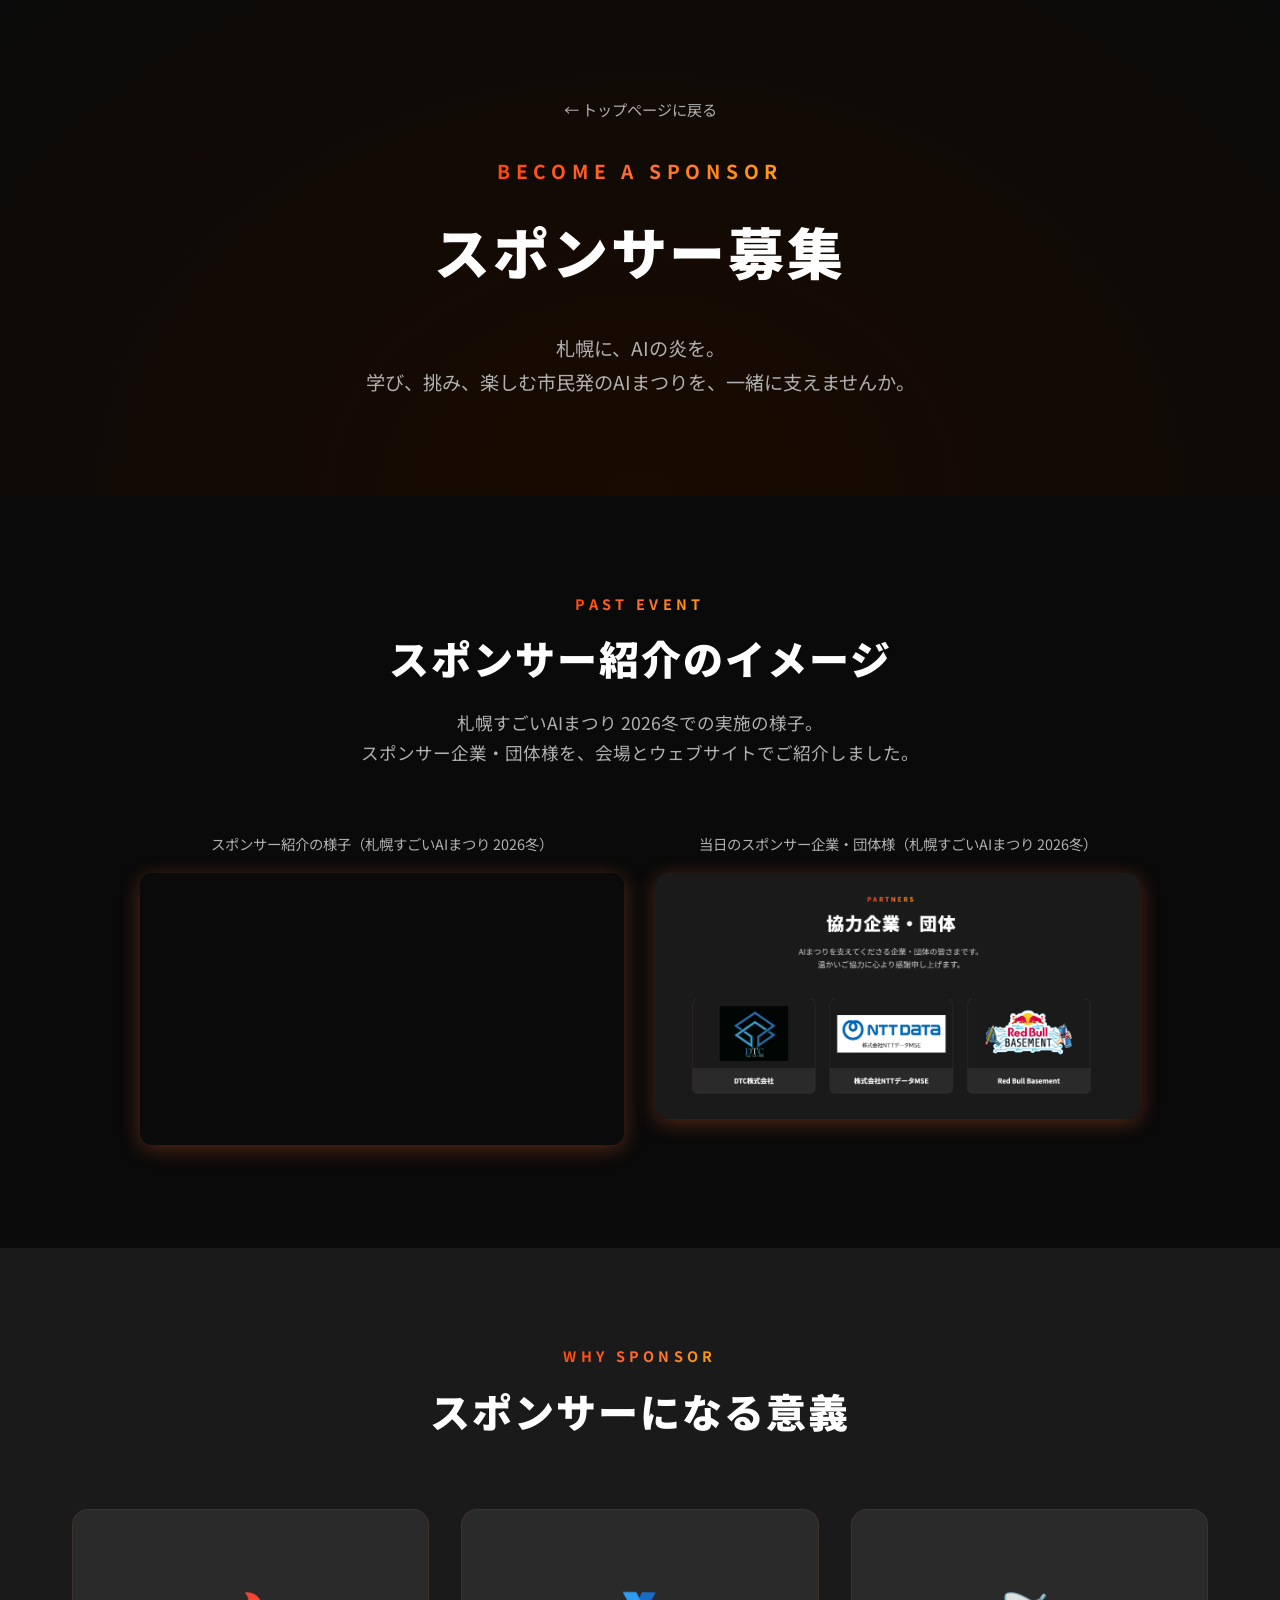
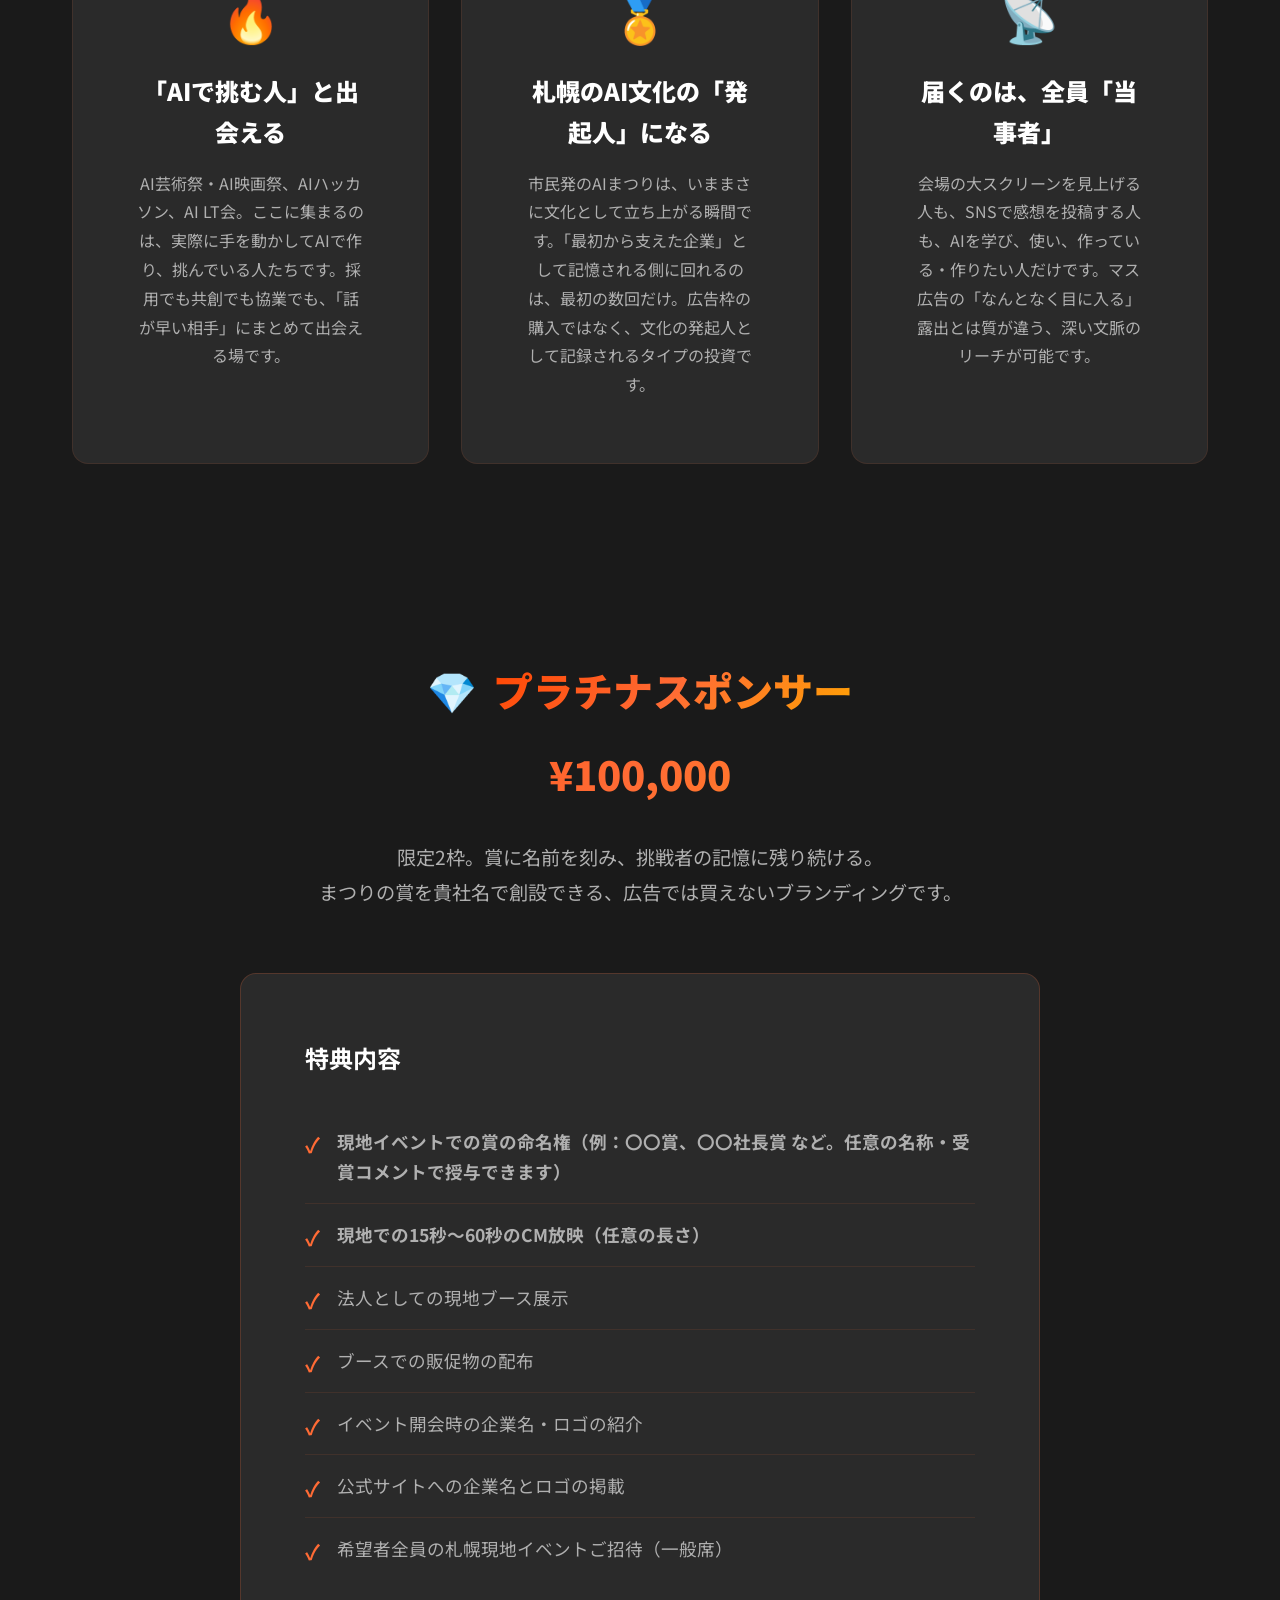
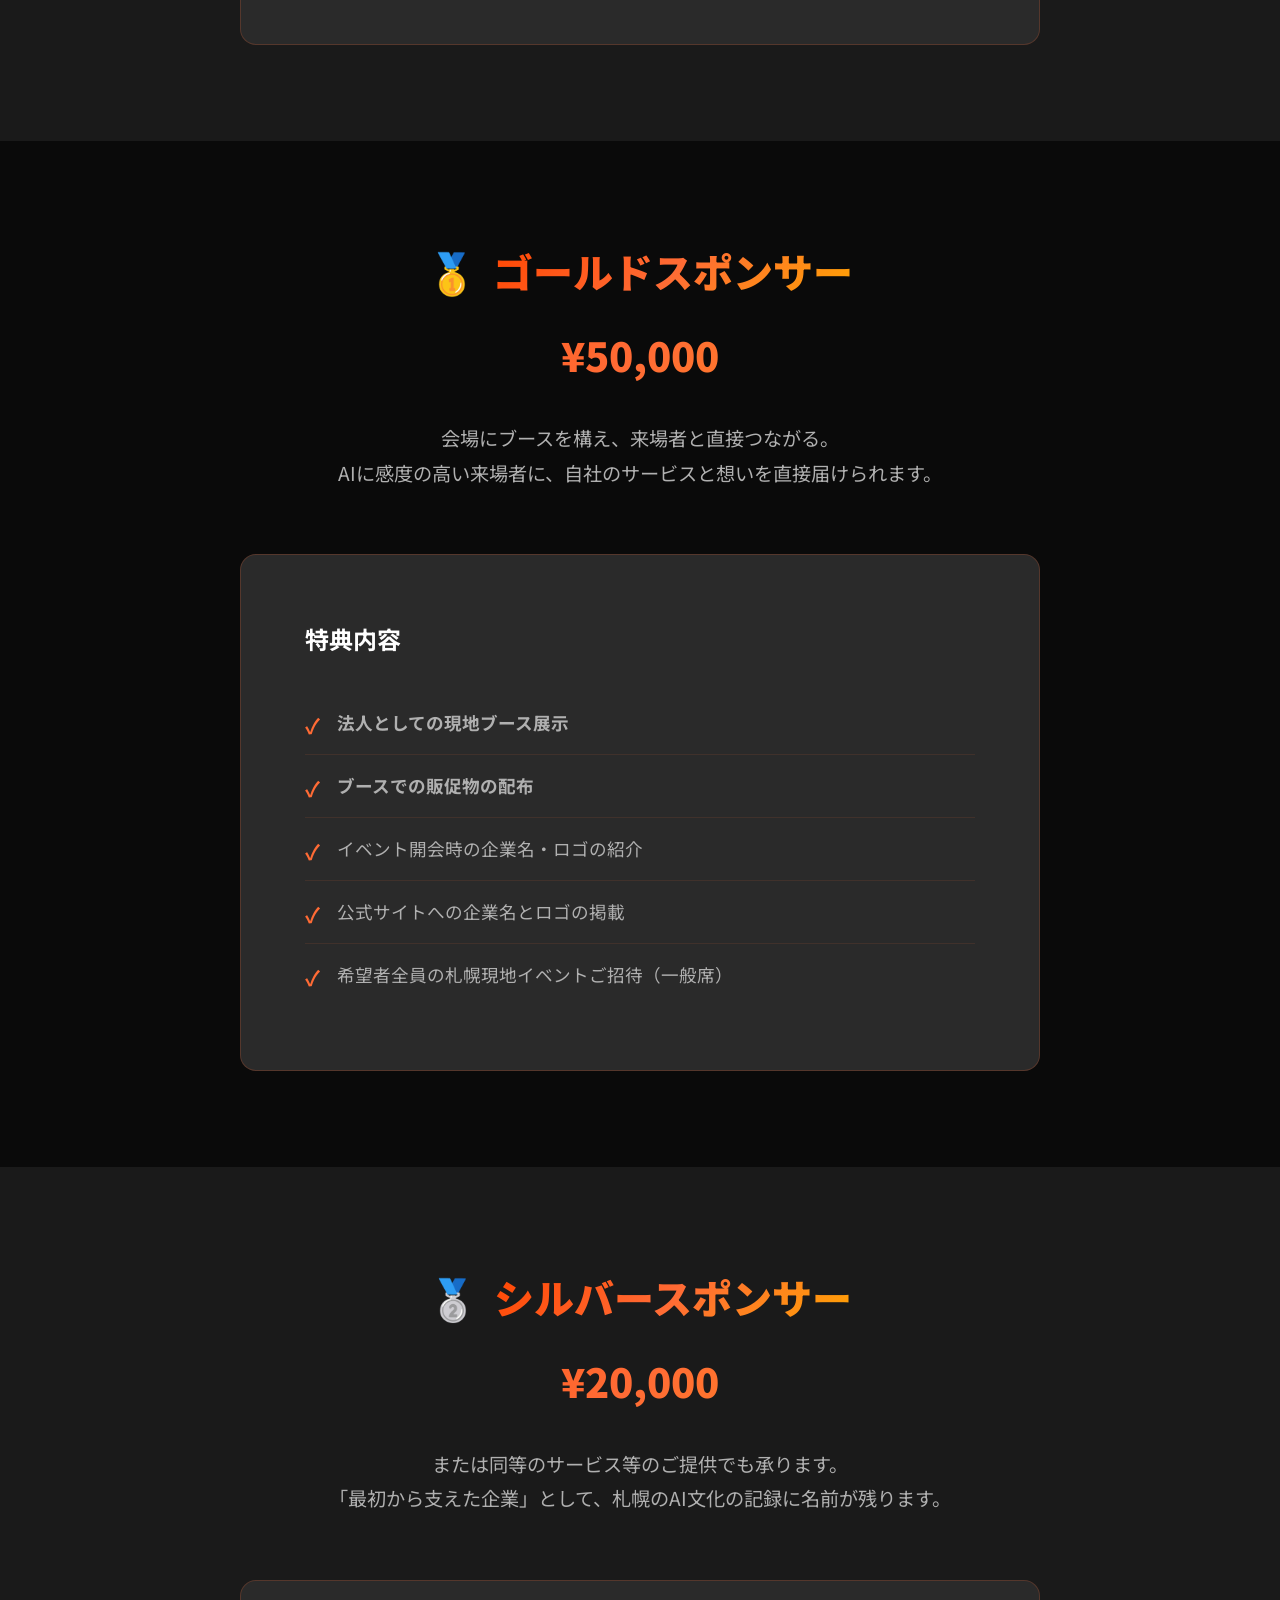
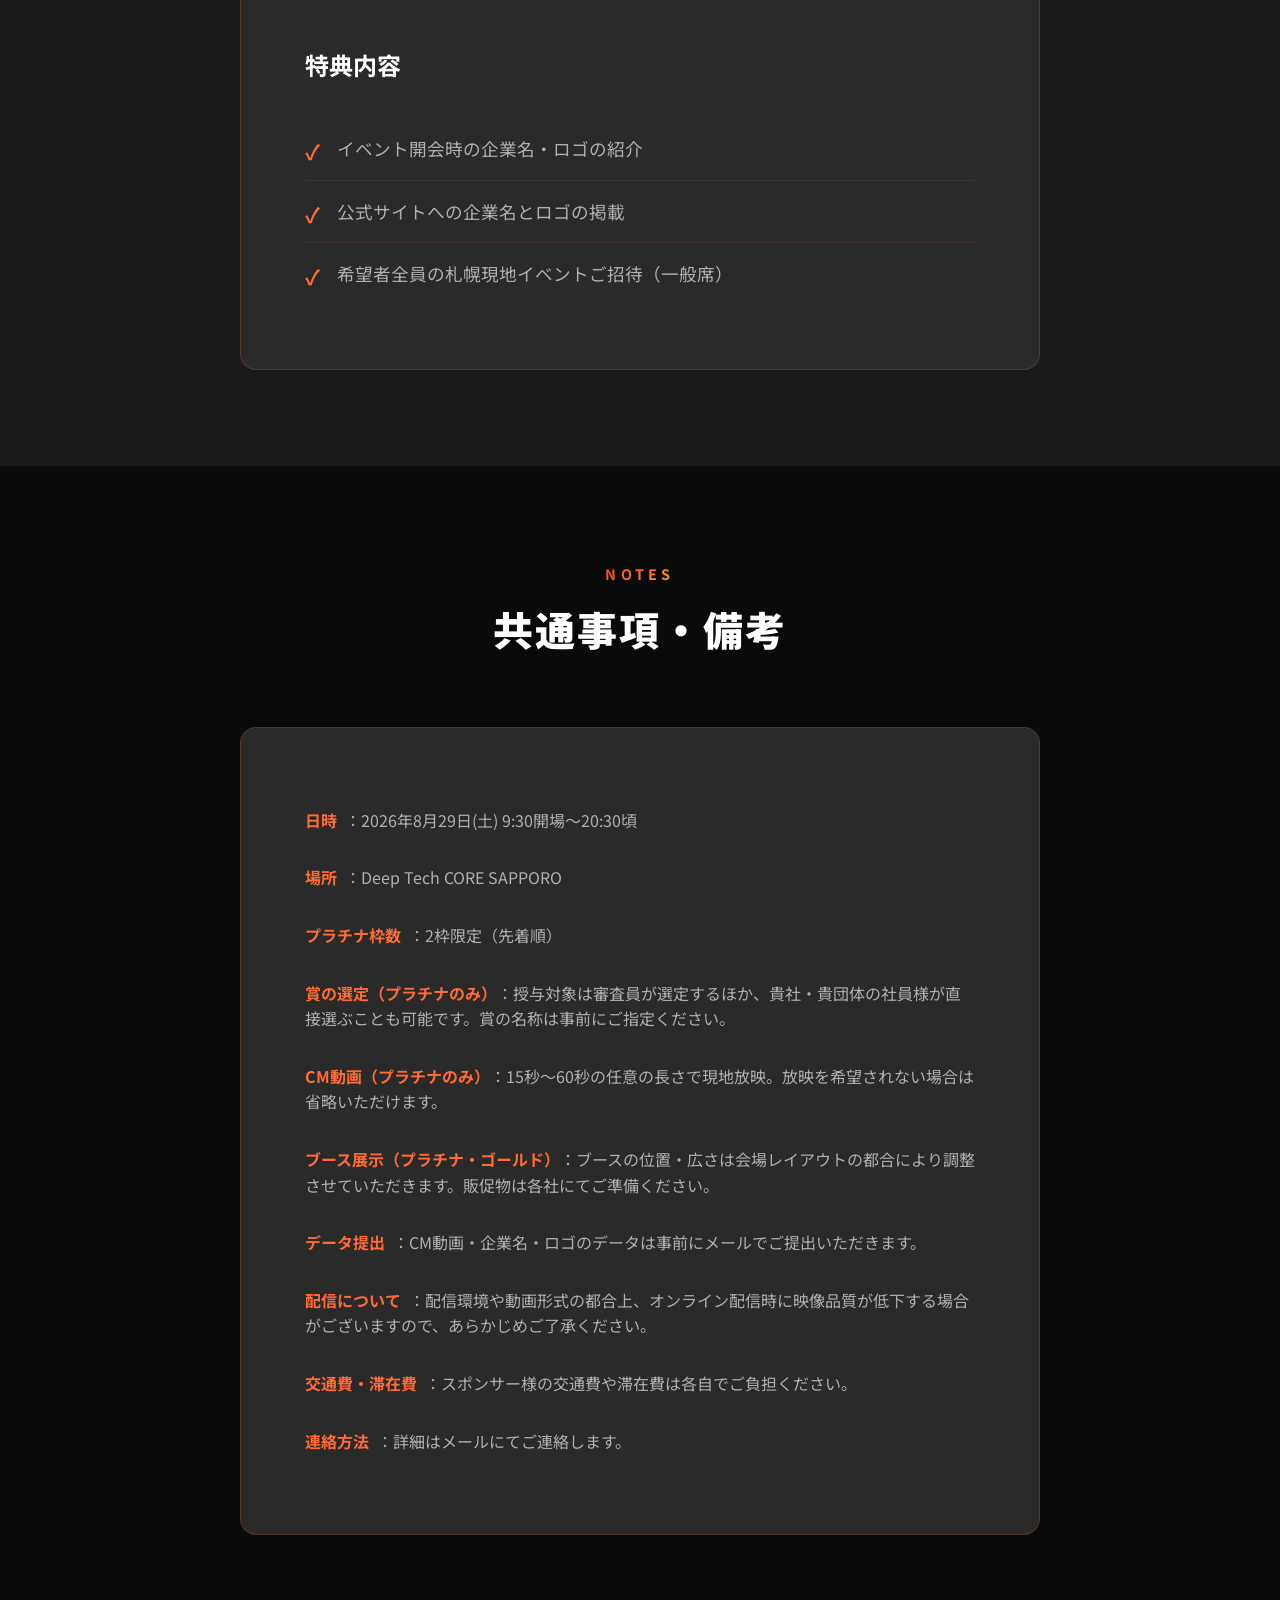
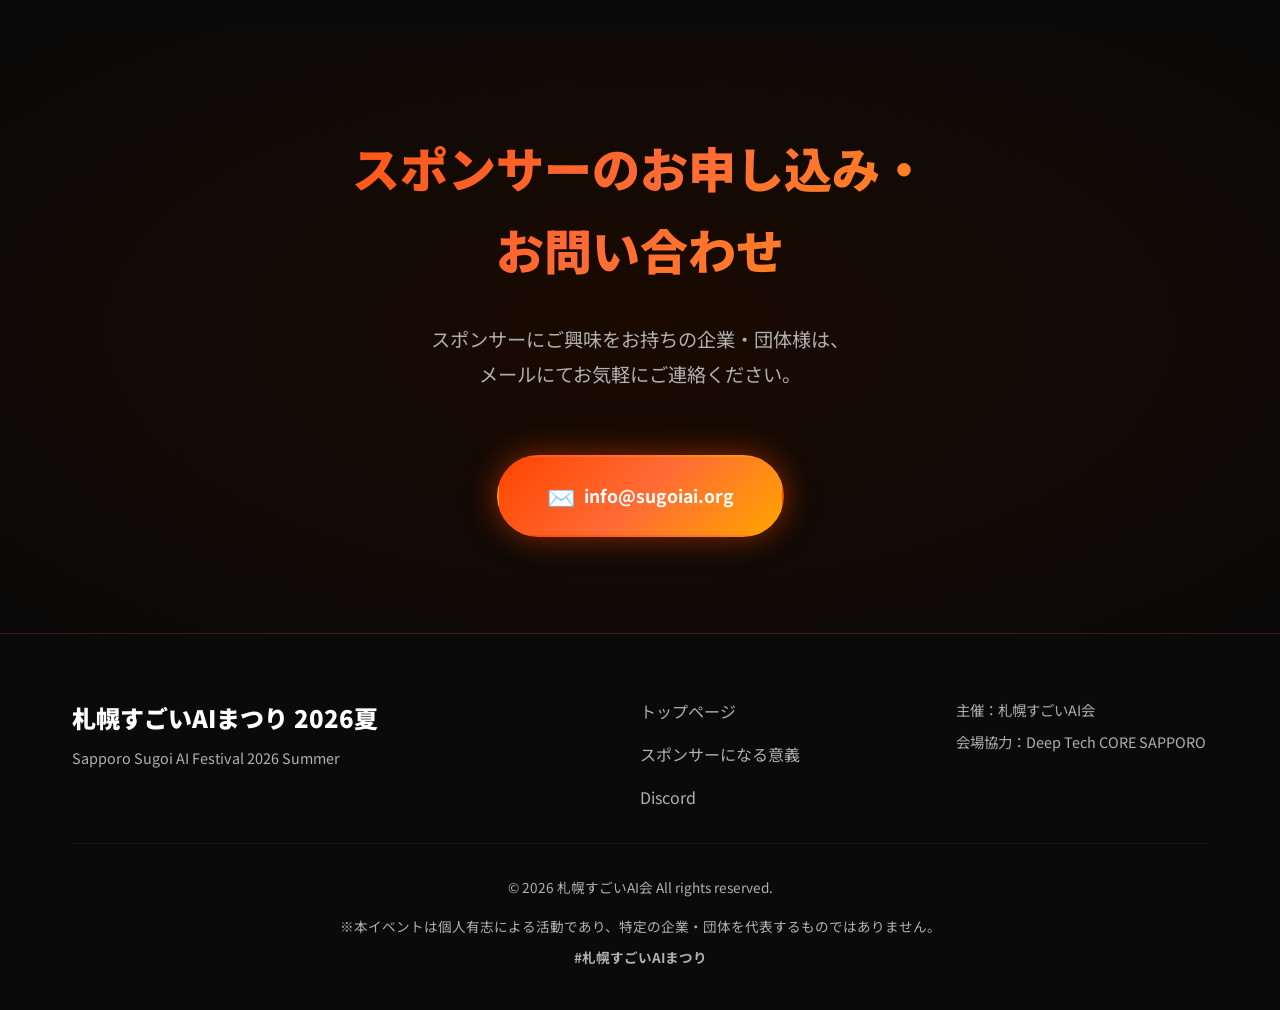
==== sponsors.html @ e684e019 "add cards, new photos" ====
<!DOCTYPE html>
<html lang="ja">
<head>
    <meta charset="UTF-8">
    <meta name="viewport" content="width=device-width, initial-scale=1.0">
    <title>スポンサー募集 | 札幌すごいAIまつり 2026夏</title>
    <meta name="description" content="札幌すごいAIまつり 2026夏のスポンサーを募集しています。一緒に札幌のAI文化を育てませんか？">
    <!-- OGP Tags -->
    <meta property="og:title" content="スポンサー募集 | 札幌すごいAIまつり 2026夏">
    <meta property="og:description" content="札幌すごいAIまつり 2026夏のスポンサーを募集しています。一緒に札幌のAI文化を育てませんか？">
    <meta property="og:type" content="website">
    <meta property="og:url" content="https://matsuri.sugoiai.org/sponsors.html">
    <meta property="og:site_name" content="札幌すごいAIまつり 2026夏">
    <meta property="og:image" content="https://matsuri.sugoiai.org/logo.png">
    <meta property="og:image:width" content="1200">
    <meta property="og:image:height" content="630">
    <meta property="og:locale" content="ja_JP">
    <!-- Twitter Card Tags -->
    <meta name="twitter:card" content="summary_large_image">
    <meta name="twitter:title" content="スポンサー募集 | 札幌すごいAIまつり 2026夏">
    <meta name="twitter:description" content="札幌すごいAIまつり 2026夏のスポンサーを募集しています。一緒に札幌のAI文化を育てませんか？">
    <meta name="twitter:image" content="https://matsuri.sugoiai.org/logo.png">
    <!-- Favicon -->
    <link rel="icon" type="image/png" href="logo.png">
    <link rel="apple-touch-icon" href="logo.png">
    <link rel="stylesheet" href="style.css">
    <link rel="preconnect" href="https://fonts.googleapis.com">
    <link rel="preconnect" href="https://fonts.gstatic.com" crossorigin>
    <link href="https://fonts.googleapis.com/css2?family=Noto+Sans+JP:wght@400;700;900&display=swap" rel="stylesheet">
</head>
<body>

    <!-- Hero Section -->
    <section class="sponsors-hero">
        <div class="container">
            <a href="index.html" class="back-link">← トップページに戻る</a>
            <h1 class="sponsors-hero-title">
                <span class="title-en-large">BECOME A SPONSOR</span>
                <span class="title-ja-large">スポンサー募集</span>
            </h1>
            <p class="sponsors-hero-description">札幌に、AIの炎を。<br>学び、挑み、楽しむ市民発のAIまつりを、一緒に支えませんか。</p>
        </div>
    </section>

    <!-- Past Event Section -->
    <section id="past-event" class="section">
        <div class="container">
            <div class="section-header">
                <h2 class="section-title">
                    <span class="title-en">PAST EVENT</span>
                    <span class="title-ja">スポンサー紹介のイメージ</span>
                </h2>
                <p class="section-description">札幌すごいAIまつり 2026冬での実施の様子。<br>スポンサー企業・団体様を、会場とウェブサイトでご紹介しました。</p>
            </div>
            <div class="sp-past-grid">
                <div class="sp-past-video">
                    <p class="sp-past-label">スポンサー紹介の様子（札幌すごいAIまつり 2026冬）</p>
                    <iframe
                        src="https://www.youtube.com/embed/KJ8rVP_wnto?start=1863"
                        title="スポンサー紹介イメージ"
                        allow="accelerometer; autoplay; clipboard-write; encrypted-media; gyroscope; picture-in-picture"
                        allowfullscreen>
                    </iframe>
                </div>
                <div class="sp-past-image-wrap">
                    <p class="sp-past-label">当日のスポンサー企業・団体様（札幌すごいAIまつり 2026冬）</p>
                    <img src="images/sponsors.png" alt="スポンサー企業・団体" class="sp-past-image">
                </div>
            </div>
        </div>
    </section>

    <!-- Why Sponsor Section -->
    <section id="why-sponsor" class="section why-sponsor">
        <div class="container">
            <div class="section-header">
                <h2 class="section-title">
                    <span class="title-en">WHY SPONSOR</span>
                    <span class="title-ja">スポンサーになる意義</span>
                </h2>
            </div>
            <div class="sponsor-benefits">
                <div class="benefit-card">
                    <div class="benefit-icon">🔥</div>
                    <h3 class="benefit-title">「AIで挑む人」と出会える</h3>
                    <p class="benefit-description">AI芸術祭・AI映画祭、AIハッカソン、AI LT会。ここに集まるのは、実際に手を動かしてAIで作り、挑んでいる人たちです。採用でも共創でも協業でも、「話が早い相手」にまとめて出会える場です。</p>
                </div>
                <div class="benefit-card">
                    <div class="benefit-icon">🏅</div>
                    <h3 class="benefit-title">札幌のAI文化の「発起人」になる</h3>
                    <p class="benefit-description">市民発のAIまつりは、いままさに文化として立ち上がる瞬間です。「最初から支えた企業」として記憶される側に回れるのは、最初の数回だけ。広告枠の購入ではなく、文化の発起人として記録されるタイプの投資です。</p>
                </div>
                <div class="benefit-card">
                    <div class="benefit-icon">📡</div>
                    <h3 class="benefit-title">届くのは、全員「当事者」</h3>
                    <p class="benefit-description">会場の大スクリーンを見上げる人も、SNSで感想を投稿する人も、AIを学び、使い、作っている・作りたい人だけです。マス広告の「なんとなく目に入る」露出とは質が違う、深い文脈のリーチが可能です。</p>
                </div>
            </div>
        </div>
    </section>

    <!-- Platinum Sponsor Section -->
    <section id="platinum-sponsor" class="section sponsor-plan">
        <div class="container">
            <div class="plan-header">
                <h2 class="tier-title">
                    <span class="tier-icon">💎</span>
                    <span class="tier-name">プラチナスポンサー</span>
                </h2>
                <p class="plan-price">¥100,000</p>
                <p class="plan-description">限定2枠。賞に名前を刻み、挑戦者の記憶に残り続ける。<br>まつりの賞を貴社名で創設できる、広告では買えないブランディングです。</p>
            </div>
            <div class="plan-content">
                <h3 class="plan-benefits-title">特典内容</h3>
                <ul class="plan-benefits-list">
                    <li><strong>現地イベントでの賞の命名権（例：〇〇賞、〇〇社長賞 など。任意の名称・受賞コメントで授与できます）</strong></li>
                    <li><strong>現地での15秒〜60秒のCM放映（任意の長さ）</strong></li>
                    <li>法人としての現地ブース展示</li>
                    <li>ブースでの販促物の配布</li>
                    <li>イベント開会時の企業名・ロゴの紹介</li>
                    <li>公式サイトへの企業名とロゴの掲載</li>
                    <li>希望者全員の札幌現地イベントご招待（一般席）</li>
                </ul>
            </div>
        </div>
    </section>

    <!-- Gold Sponsor Section -->
    <section id="gold-sponsor" class="section sponsor-plan">
        <div class="container">
            <div class="plan-header">
                <h2 class="tier-title">
                    <span class="tier-icon">🥇</span>
                    <span class="tier-name">ゴールドスポンサー</span>
                </h2>
                <p class="plan-price">¥50,000</p>
                <p class="plan-description">会場にブースを構え、来場者と直接つながる。<br>AIに感度の高い来場者に、自社のサービスと想いを直接届けられます。</p>
            </div>
            <div class="plan-content">
                <h3 class="plan-benefits-title">特典内容</h3>
                <ul class="plan-benefits-list">
                    <li><strong>法人としての現地ブース展示</strong></li>
                    <li><strong>ブースでの販促物の配布</strong></li>
                    <li>イベント開会時の企業名・ロゴの紹介</li>
                    <li>公式サイトへの企業名とロゴの掲載</li>
                    <li>希望者全員の札幌現地イベントご招待（一般席）</li>
                </ul>
            </div>
        </div>
    </section>

    <!-- Silver Sponsor Section -->
    <section id="silver-sponsor" class="section sponsor-plan">
        <div class="container">
            <div class="plan-header">
                <h2 class="tier-title">
                    <span class="tier-icon">🥈</span>
                    <span class="tier-name">シルバースポンサー</span>
                </h2>
                <p class="plan-price">¥20,000</p>
                <p class="plan-description">または同等のサービス等のご提供でも承ります。<br>「最初から支えた企業」として、札幌のAI文化の記録に名前が残ります。</p>
            </div>
            <div class="plan-content">
                <h3 class="plan-benefits-title">特典内容</h3>
                <ul class="plan-benefits-list">
                    <li>イベント開会時の企業名・ロゴの紹介</li>
                    <li>公式サイトへの企業名とロゴの掲載</li>
                    <li>希望者全員の札幌現地イベントご招待（一般席）</li>
                </ul>
            </div>
        </div>
    </section>

    <!-- Notes Section -->
    <section id="notes" class="section sponsor-plan">
        <div class="container">
            <div class="section-header">
                <h2 class="section-title">
                    <span class="title-en">NOTES</span>
                    <span class="title-ja">共通事項・備考</span>
                </h2>
            </div>
            <div class="plan-content">
                <ul class="plan-notes-list">
                    <li><strong>日時</strong>：2026年8月29日(土) 9:30開場〜20:30頃</li>
                    <li><strong>場所</strong>：Deep Tech CORE SAPPORO</li>
                    <li><strong>プラチナ枠数</strong>：2枠限定（先着順）</li>
                    <li><strong>賞の選定（プラチナのみ）</strong>：授与対象は審査員が選定するほか、貴社・貴団体の社員様が直接選ぶことも可能です。賞の名称は事前にご指定ください。</li>
                    <li><strong>CM動画（プラチナのみ）</strong>：15秒〜60秒の任意の長さで現地放映。放映を希望されない場合は省略いただけます。</li>
                    <li><strong>ブース展示（プラチナ・ゴールド）</strong>：ブースの位置・広さは会場レイアウトの都合により調整させていただきます。販促物は各社にてご準備ください。</li>
                    <li><strong>データ提出</strong>：CM動画・企業名・ロゴのデータは事前にメールでご提出いただきます。</li>
                    <li><strong>配信について</strong>：配信環境や動画形式の都合上、オンライン配信時に映像品質が低下する場合がございますので、あらかじめご了承ください。</li>
                    <li><strong>交通費・滞在費</strong>：スポンサー様の交通費や滞在費は各自でご負担ください。</li>
                    <li><strong>連絡方法</strong>：詳細はメールにてご連絡します。</li>
                </ul>
            </div>
        </div>
    </section>

    <!-- Contact Section -->
    <section id="contact" class="section sponsor-contact">
        <div class="container">
            <div class="cta-content">
                <h2 class="cta-title">スポンサーのお申し込み・<br>お問い合わせ</h2>
                <p class="cta-description">
                    スポンサーにご興味をお持ちの企業・団体様は、<br>
                    メールにてお気軽にご連絡ください。
                </p>
                <div class="cta-buttons">
                    <a href="mailto:info@sugoiai.org" class="btn btn-primary btn-large">
                        <span class="btn-icon">✉️</span>
                        <span class="btn-text">info@sugoiai.org</span>
                    </a>
                </div>
            </div>
        </div>
    </section>

    <!-- Footer -->
    <footer class="footer">
        <div class="container">
            <div class="footer-content">
                <div class="footer-logo">
                    <h3>札幌すごいAIまつり 2026夏</h3>
                    <p>Sapporo Sugoi AI Festival 2026 Summer</p>
                </div>
                <div class="footer-links">
                    <a href="index.html">トップページ</a>
                    <a href="#why-sponsor">スポンサーになる意義</a>
                    <a href="https://discord.gg/Ve2tQeN7cw" target="_blank" rel="noopener noreferrer">Discord</a>
                </div>
                <div class="footer-info">
                    <p>主催：札幌すごいAI会</p>
                    <p>会場協力：Deep Tech CORE SAPPORO</p>
                </div>
            </div>
            <div class="footer-bottom">
                <p>&copy; 2026 札幌すごいAI会 All rights reserved.</p>
                <p class="footer-disclaimer">※本イベントは個人有志による活動であり、特定の企業・団体を代表するものではありません。</p>
                <p class="footer-hashtag">#札幌すごいAIまつり</p>
            </div>
        </div>
    </footer>

    <script src="script.js"></script>
</body>
</html>
---- style.css ----
/* Reset & Base Styles */
* {
    margin: 0;
    padding: 0;
    box-sizing: border-box;
}

:root {
    /* Color Palette - Flame Theme */
    --flame-red: #FF4500;
    --flame-orange: #FF6B35;
    --flame-yellow: #FFA500;
    --flame-bright: #FFD700;
    --dark-bg: #0a0a0a;
    --dark-surface: #1a1a1a;
    --dark-elevated: #2a2a2a;
    --text-primary: #ffffff;
    --text-secondary: #b0b0b0;
    --accent-gradient: linear-gradient(135deg, var(--flame-red), var(--flame-orange), var(--flame-yellow));
    --flame-glow: 0 0 30px rgba(255, 69, 0, 0.5);

    /* Typography */
    --font-primary: 'Noto Sans JP', sans-serif;

    /* Spacing */
    --spacing-xs: 0.5rem;
    --spacing-sm: 1rem;
    --spacing-md: 2rem;
    --spacing-lg: 4rem;
    --spacing-xl: 6rem;

    /* Container */
    --container-max: 1200px;
    --container-padding: 2rem;
}

html {
    scroll-behavior: smooth;
}

body {
    font-family: var(--font-primary);
    background-color: var(--dark-bg);
    color: var(--text-primary);
    line-height: 1.7;
    overflow-x: hidden;
}

.container {
    max-width: var(--container-max);
    margin: 0 auto;
    padding: 0 var(--container-padding);
}

/* Section Styles */
.section {
    padding: var(--spacing-xl) 0;
    position: relative;
}

.section-header {
    text-align: center;
    margin-bottom: var(--spacing-lg);
}

.section-title {
    display: flex;
    flex-direction: column;
    align-items: center;
    gap: var(--spacing-xs);
}

.title-en {
    font-size: 0.9rem;
    font-weight: 700;
    letter-spacing: 0.3em;
    background: var(--accent-gradient);
    -webkit-background-clip: text;
    -webkit-text-fill-color: transparent;
    background-clip: text;
    text-transform: uppercase;
}

.title-ja {
    font-size: 2.5rem;
    font-weight: 900;
    letter-spacing: 0.05em;
}

.section-description {
    color: var(--text-secondary);
    margin-top: var(--spacing-sm);
    font-size: 1.1rem;
}

/* Hero Section */
.hero {
    min-height: 100vh;
    display: flex;
    flex-direction: column;
    justify-content: center;
    align-items: center;
    position: relative;
    overflow: hidden;
    background: radial-gradient(ellipse at bottom, #1a0a00 0%, var(--dark-bg) 100%);
}

.hero-background {
    position: absolute;
    top: 0;
    left: 0;
    width: 100%;
    height: 100%;
    overflow: hidden;
    z-index: 0;
}

.flame-particle {
    position: absolute;
    bottom: -100px;
    width: 300px;
    height: 300px;
    background: radial-gradient(circle, rgba(255, 69, 0, 0.3) 0%, transparent 70%);
    border-radius: 50%;
    filter: blur(40px);
    animation: flameRise 15s infinite ease-in-out;
}

.flame-particle:nth-child(1) {
    left: 10%;
    animation-delay: 0s;
}

.flame-particle:nth-child(2) {
    left: 50%;
    animation-delay: 5s;
}

.flame-particle:nth-child(3) {
    left: 80%;
    animation-delay: 10s;
}

@keyframes flameRise {
    0% {
        transform: translateY(0) scale(1);
        opacity: 0;
    }
    50% {
        opacity: 0.6;
    }
    100% {
        transform: translateY(-100vh) scale(1.5);
        opacity: 0;
    }
}

.hero-content {
    position: relative;
    z-index: 1;
    text-align: center;
}

.hero-date {
    font-size: 1.2rem;
    font-weight: 700;
    letter-spacing: 0.3em;
    background: var(--accent-gradient);
    -webkit-background-clip: text;
    -webkit-text-fill-color: transparent;
    background-clip: text;
    margin-bottom: var(--spacing-md);
    animation: fadeInDown 1s ease-out;
}

.hero-title {
    margin-bottom: var(--spacing-md);
    animation: fadeInUp 1s ease-out 0.3s both;
}

.title-main {
    display: block;
    font-size: clamp(2.5rem, 8vw, 5rem);
    font-weight: 900;
    letter-spacing: 0.05em;
    margin-bottom: var(--spacing-sm);
    text-shadow: 0 0 30px rgba(255, 69, 0, 0.5);
}

.title-sub {
    display: block;
    font-size: clamp(0.9rem, 2vw, 1.2rem);
    font-weight: 400;
    letter-spacing: 0.2em;
    color: var(--text-secondary);
}

.hero-tagline {
    font-size: clamp(1.2rem, 3vw, 1.8rem);
    line-height: 1.8;
    margin-bottom: var(--spacing-lg);
    animation: fadeInUp 1s ease-out 0.6s both;
}

.hero-info-badge {
    display: flex;
    justify-content: center;
    gap: 1.5rem;
    margin-bottom: 1.5rem;
    animation: fadeInUp 1s ease-out 0.85s both;
}

.hero-info-badge span {
    font-size: 1.2rem;
    font-weight: 900;
    color: var(--flame-bright);
    text-shadow: 0 0 10px rgba(255, 215, 0, 0.5);
    letter-spacing: 0.05em;
}

.hero-cta {
    animation: fadeInUp 1s ease-out 0.9s both;
}

.scroll-indicator {
    position: absolute;
    bottom: 3rem;
    left: 50%;
    transform: translateX(-50%);
    display: flex;
    flex-direction: column;
    align-items: center;
    gap: 1rem;
    color: var(--text-secondary);
    font-size: 0.8rem;
    letter-spacing: 0.2em;
    animation: fadeIn 1s ease-out 1.2s both;
}

.scroll-line {
    width: 1px;
    height: 40px;
    background: linear-gradient(to bottom, var(--flame-orange), transparent);
    animation: scrollLineMove 2s infinite;
}

@keyframes scrollLineMove {
    0%, 100% {
        transform: translateY(0);
        opacity: 1;
    }
    50% {
        transform: translateY(20px);
        opacity: 0;
    }
}

/* Buttons */
.btn {
    display: inline-flex;
    align-items: center;
    gap: var(--spacing-xs);
    padding: 1rem 2.5rem;
    font-size: 1rem;
    font-weight: 700;
    text-decoration: none;
    border-radius: 50px;
    transition: all 0.3s ease;
    position: relative;
    overflow: hidden;
    border: 2px solid transparent;
}

.btn-primary {
    background: var(--accent-gradient);
    color: var(--text-primary);
    box-shadow: var(--flame-glow);
}

.btn-primary:hover {
    transform: translateY(-3px);
    box-shadow: 0 0 50px rgba(255, 69, 0, 0.8);
}

.btn-secondary {
    background: transparent;
    color: var(--text-primary);
    border: 2px solid var(--flame-orange);
}

.btn-secondary:hover {
    background: var(--dark-elevated);
    border-color: var(--flame-yellow);
    transform: translateY(-3px);
}

.btn-large {
    padding: 1.2rem 3rem;
    font-size: 1.1rem;
}

.btn-icon {
    font-size: 1.3em;
}

/* Overview Section */
.overview {
    background: var(--dark-surface);
    position: relative;
    overflow: hidden;
}

.flame-canvas {
    position: absolute;
    top: 0;
    left: 0;
    width: 100%;
    height: 100%;
    z-index: 0;
    pointer-events: none;
    opacity: 0.6;
}

.overview .container {
    position: relative;
    z-index: 1;
}

.overview-content {
    margin-top: var(--spacing-lg);
}

.overview-main {
    display: grid;
    grid-template-columns: 1fr 1fr;
    gap: var(--spacing-lg);
    align-items: center;
}

.venue-image {
    width: 100%;
    height: auto;
    border-radius: 12px;
    object-fit: cover;
    box-shadow: 0 4px 20px rgba(255, 107, 53, 0.3);
}

.overview-subtitle {
    font-size: 2rem;
    font-weight: 900;
    margin-bottom: var(--spacing-md);
    background: var(--accent-gradient);
    -webkit-background-clip: text;
    -webkit-text-fill-color: transparent;
    background-clip: text;
}

.overview-text p {
    margin-bottom: var(--spacing-sm);
    color: var(--text-secondary);
    font-size: 1.05rem;
}

.overview-text strong {
    color: var(--text-primary);
    font-weight: 700;
}

.event-info {
    margin-top: var(--spacing-md);
    padding: var(--spacing-md);
    background: var(--dark-elevated);
    border-left: 4px solid var(--flame-orange);
    border-radius: 8px;
}

.info-item {
    display: grid;
    grid-template-columns: 120px 1fr;
    gap: var(--spacing-sm);
    margin-bottom: var(--spacing-sm);
}

.info-item:last-child {
    margin-bottom: 0;
}

.youtube-btn {
    display: inline-block;
    margin-top: var(--spacing-md);
    padding: 0.75rem 1.5rem;
    background: #FF0000;
    color: #fff;
    font-weight: 700;
    font-size: 1rem;
    border-radius: 8px;
    text-decoration: none;
    transition: background 0.3s, transform 0.2s;
}

.youtube-btn:hover {
    background: #cc0000;
    transform: scale(1.05);
}

.info-label {
    font-weight: 700;
    color: var(--flame-orange);
}

.info-value {
    color: var(--text-primary);
}

.event-schedule-table {
    width: 100%;
    border-collapse: collapse;
}

.event-schedule-table td {
    padding: 0.5rem 0.75rem;
    vertical-align: top;
}

.event-schedule-table td:first-child {
    white-space: nowrap;
    font-weight: 700;
    color: var(--flame-orange);
    padding-left: 0;
}

.event-schedule-table td:nth-child(2) {
    font-weight: 700;
}

.event-schedule-table .broadcast-time {
    font-weight: 400;
    font-size: 0.85rem;
    color: var(--text-secondary);
}

/* Image Placeholder */
.image-placeholder {
    position: relative;
    width: 100%;
    padding-bottom: 75%;
    background: var(--dark-elevated);
    border-radius: 12px;
    overflow: hidden;
    border: 2px dashed var(--flame-orange);
    display: flex;
    align-items: center;
    justify-content: center;
}

.placeholder-text {
    position: absolute;
    top: 50%;
    left: 50%;
    transform: translate(-50%, -50%);
    color: var(--text-secondary);
    font-size: 1rem;
    text-align: center;
    padding: var(--spacing-sm);
}

/* Program Images */
.program-image {
    width: 100%;
    height: auto;
    border-radius: 12px 12px 0 0;
    object-fit: cover;
    display: block;
    aspect-ratio: 4 / 3;
    box-shadow: 0 4px 20px rgba(255, 107, 53, 0.2);
}

/* AI Dojo Image */
.dojo-site-image {
    width: 100%;
    height: auto;
    border-radius: 12px;
    object-fit: cover;
    box-shadow: 0 4px 20px rgba(255, 107, 53, 0.3);
}

/* Value Proposition Image */
.value-photo {
    width: 100%;
    height: auto;
    border-radius: 12px;
    object-fit: cover;
    box-shadow: 0 4px 20px rgba(255, 107, 53, 0.3);
}

/* Sponsors Section */
.sponsors {
    background: var(--dark-surface);
    position: relative;
}

.sponsors-grid {
    display: grid;
    grid-template-columns: repeat(3, 1fr);
    gap: var(--spacing-md);
    margin-top: var(--spacing-lg);
    max-width: 900px;
    margin-left: auto;
    margin-right: auto;
}

.sponsor-card {
    background: var(--dark-elevated);
    border-radius: 12px;
    overflow: hidden;
    transition: all 0.3s ease;
    border: 1px solid rgba(255, 107, 53, 0.1);
}

.sponsor-card:hover {
    transform: translateY(-4px);
    border-color: var(--flame-orange);
    box-shadow: 0 8px 24px rgba(255, 69, 0, 0.2);
}

.sponsor-logo {
    width: 100%;
    aspect-ratio: 16 / 9;
    display: flex;
    align-items: center;
    justify-content: center;
    background: var(--dark-surface);
}

.sponsor-logo img {
    width: 100%;
    height: 100%;
    object-fit: contain;
    padding: var(--spacing-sm);
}

.sponsor-logo span {
    font-size: 2rem;
    color: var(--text-secondary);
}

.sponsor-name {
    padding: var(--spacing-sm);
    font-size: 0.95rem;
    font-weight: 700;
    color: var(--text-primary);
    text-align: center;
    background: var(--dark-elevated);
}

.sponsor-placeholder {
    opacity: 0.5;
    border-style: dashed;
}

.sponsor-placeholder:hover {
    transform: none;
    box-shadow: none;
}

@media (max-width: 768px) {
    .sponsors-grid {
        grid-template-columns: repeat(2, 1fr);
    }
}

@media (max-width: 480px) {
    .sponsors-grid {
        grid-template-columns: 1fr;
        max-width: 280px;
    }
}

.sponsors-link-wrapper {
    margin-top: var(--spacing-lg);
    text-align: center;
}

.btn-link {
    display: inline-block;
    color: var(--text-secondary);
    text-decoration: none;
    font-size: 0.95rem;
    font-weight: 400;
    transition: all 0.3s ease;
    padding: 0.5rem 1rem;
    border-bottom: 1px solid transparent;
}

.btn-link:hover {
    color: var(--flame-orange);
    border-bottom-color: var(--flame-orange);
}

/* Sponsors Page Specific Styles */
.sponsors-hero {
    min-height: 50vh;
    display: flex;
    flex-direction: column;
    justify-content: center;
    align-items: center;
    background: radial-gradient(ellipse at bottom, #1a0a00 0%, var(--dark-bg) 100%);
    padding: var(--spacing-xl) 0;
    text-align: center;
}

.back-link {
    display: inline-block;
    color: var(--text-secondary);
    text-decoration: none;
    margin-bottom: var(--spacing-md);
    transition: all 0.3s ease;
    font-size: 0.95rem;
}

.back-link:hover {
    color: var(--flame-orange);
    transform: translateX(-5px);
}

.sponsors-hero-title {
    display: flex;
    flex-direction: column;
    align-items: center;
    gap: var(--spacing-sm);
    margin-bottom: var(--spacing-md);
}

.title-en-large {
    font-size: 1.2rem;
    font-weight: 700;
    letter-spacing: 0.3em;
    background: var(--accent-gradient);
    -webkit-background-clip: text;
    -webkit-text-fill-color: transparent;
    background-clip: text;
    text-transform: uppercase;
}

.title-ja-large {
    font-size: 3.5rem;
    font-weight: 900;
    letter-spacing: 0.05em;
}

.sponsors-hero-description {
    font-size: 1.2rem;
    color: var(--text-secondary);
    line-height: 1.8;
}

/* Sponsors Page: Past Event */
.sp-past-grid {
    display: grid;
    grid-template-columns: repeat(auto-fit, minmax(320px, 1fr));
    gap: var(--spacing-md);
    max-width: 1000px;
    margin: var(--spacing-lg) auto 0;
}

.sp-past-label {
    color: var(--text-secondary);
    font-size: 0.9rem;
    text-align: center;
    margin-bottom: var(--spacing-sm);
}

.sp-past-video iframe {
    width: 100%;
    aspect-ratio: 16 / 9;
    border: 0;
    border-radius: 12px;
    box-shadow: 0 4px 20px rgba(255, 107, 53, 0.3);
}

.sp-past-image {
    width: 100%;
    height: auto;
    border-radius: 12px;
    box-shadow: 0 4px 20px rgba(255, 107, 53, 0.3);
}

.sponsors-tier {
    background: var(--dark-surface);
}

.sponsors-tier:nth-child(even) {
    background: var(--dark-bg);
}

.tier-header {
    text-align: center;
    margin-bottom: var(--spacing-lg);
}

.tier-title {
    display: flex;
    align-items: center;
    justify-content: center;
    gap: var(--spacing-sm);
    font-size: 2.5rem;
    font-weight: 900;
}

.tier-icon {
    font-size: 2.5rem;
}

.tier-name {
    background: var(--accent-gradient);
    -webkit-background-clip: text;
    -webkit-text-fill-color: transparent;
    background-clip: text;
}

/* Why Sponsor Section */
.why-sponsor {
    background: var(--dark-surface);
}

.sponsor-benefits {
    display: grid;
    grid-template-columns: repeat(auto-fit, minmax(280px, 1fr));
    gap: var(--spacing-md);
    margin-top: var(--spacing-lg);
}

.benefit-card {
    background: var(--dark-elevated);
    padding: var(--spacing-lg);
    border-radius: 16px;
    text-align: center;
    border: 1px solid rgba(255, 107, 53, 0.1);
    transition: all 0.3s ease;
}

.benefit-card:hover {
    transform: translateY(-5px);
    border-color: var(--flame-orange);
    box-shadow: 0 10px 30px rgba(255, 69, 0, 0.2);
}

.benefit-icon {
    font-size: 3rem;
    margin-bottom: var(--spacing-sm);
}

.benefit-title {
    font-size: 1.5rem;
    font-weight: 900;
    margin-bottom: var(--spacing-sm);
    color: var(--text-primary);
}

.benefit-description {
    color: var(--text-secondary);
    line-height: 1.8;
    font-size: 1rem;
}

/* Sponsor Plan Section */
.sponsor-plan {
    background: var(--dark-bg);
}

.sponsor-plan:nth-child(even) {
    background: var(--dark-surface);
}

.plan-header {
    text-align: center;
    margin-bottom: var(--spacing-lg);
}

.plan-description {
    font-size: 1.2rem;
    color: var(--text-secondary);
    line-height: 1.8;
    margin-top: var(--spacing-md);
    max-width: 800px;
    margin-left: auto;
    margin-right: auto;
}

.plan-price {
    font-size: 2.5rem;
    font-weight: 900;
    background: var(--accent-gradient);
    -webkit-background-clip: text;
    -webkit-text-fill-color: transparent;
    background-clip: text;
    margin-top: var(--spacing-sm);
}

.plan-content {
    max-width: 800px;
    margin: 0 auto;
    background: var(--dark-elevated);
    padding: var(--spacing-lg);
    border-radius: 16px;
    border: 1px solid rgba(255, 107, 53, 0.2);
}

.plan-benefits-title {
    font-size: 1.5rem;
    font-weight: 700;
    margin-bottom: var(--spacing-md);
    color: var(--text-primary);
}

.plan-benefits-list {
    list-style: none;
    padding: 0;
}

.plan-benefits-list li {
    padding: var(--spacing-sm) 0;
    padding-left: 2rem;
    position: relative;
    color: var(--text-secondary);
    font-size: 1.1rem;
    border-bottom: 1px solid rgba(255, 107, 53, 0.1);
}

.plan-benefits-list li:last-child {
    border-bottom: none;
}

.plan-benefits-list li::before {
    content: "✓";
    position: absolute;
    left: 0;
    color: var(--flame-orange);
    font-weight: bold;
    font-size: 1.3rem;
}

.plan-notes-title {
    font-size: 1.5rem;
    font-weight: 700;
    margin-top: var(--spacing-lg);
    margin-bottom: var(--spacing-md);
    color: var(--text-primary);
}

.plan-notes-list {
    list-style: none;
    padding: 0;
}

.plan-notes-list li {
    padding: var(--spacing-sm) 0;
    color: var(--text-secondary);
    font-size: 1rem;
    line-height: 1.6;
}

.plan-notes-list li strong {
    color: var(--flame-orange);
    font-weight: 700;
    margin-right: 0.5rem;
}

/* Sponsor Contact Section */
.sponsor-contact {
    background: radial-gradient(ellipse at center, #1a0a00 0%, var(--dark-bg) 100%);
    text-align: center;
    padding: var(--spacing-xl) 0;
}

.contact-content {
    max-width: 800px;
    margin: 0 auto;
}

.contact-title {
    font-size: 2.5rem;
    font-weight: 900;
    margin-bottom: var(--spacing-md);
    background: var(--accent-gradient);
    -webkit-background-clip: text;
    -webkit-text-fill-color: transparent;
    background-clip: text;
}

.contact-description {
    font-size: 1.1rem;
    color: var(--text-secondary);
    line-height: 1.8;
    margin-bottom: var(--spacing-lg);
}

/* Programs Section */
.programs {
    background: var(--dark-bg);
    position: relative;
    overflow: hidden;
}

.blazing-flame-canvas {
    position: absolute;
    top: 0;
    left: 0;
    width: 100%;
    height: 100%;
    z-index: 0;
    pointer-events: none;
    opacity: 0.7;
}

.programs .container {
    position: relative;
    z-index: 1;
}

.contents-timetable {
    max-width: 560px;
    margin: var(--spacing-lg) auto 0;
    background: var(--dark-elevated);
    border: 1px solid rgba(255, 107, 53, 0.1);
    border-radius: 12px;
    padding: var(--spacing-md);
}

.timetable-title {
    font-size: 1.2rem;
    font-weight: 700;
    text-align: center;
    color: var(--flame-orange);
    margin-bottom: var(--spacing-sm);
}

.timetable-note {
    text-align: center;
    font-weight: 700;
    color: var(--text-secondary);
    margin-bottom: var(--spacing-sm);
}

.programs-grid {
    display: grid;
    grid-template-columns: repeat(2, 1fr);
    gap: var(--spacing-md);
    margin-top: var(--spacing-lg);
}

.program-card {
    background: var(--dark-surface);
    border-radius: 16px;
    overflow: hidden;
    position: relative;
    transition: all 0.3s ease;
    border: 1px solid rgba(255, 107, 53, 0.1);
}

.program-card:hover {
    transform: translateY(-8px);
    border-color: var(--flame-orange);
    box-shadow: 0 10px 40px rgba(255, 69, 0, 0.3);
}

.program-number {
    position: absolute;
    top: 1rem;
    right: 1rem;
    font-size: 4rem;
    font-weight: 900;
    background: var(--accent-gradient);
    -webkit-background-clip: text;
    -webkit-text-fill-color: transparent;
    background-clip: text;
    opacity: 0.3;
    z-index: 1;
}

.program-content {
    padding: var(--spacing-md);
}

.program-title {
    font-size: 1.8rem;
    font-weight: 900;
    margin-bottom: var(--spacing-xs);
}

.program-subtitle {
    font-size: 0.9rem;
    color: var(--text-secondary);
    margin-bottom: var(--spacing-md);
    letter-spacing: 0.1em;
}

.program-description {
    color: var(--text-secondary);
    line-height: 1.8;
    margin-bottom: var(--spacing-md);
}

.program-link {
    display: inline-block;
    color: var(--flame-orange);
    text-decoration: none;
    font-weight: 700;
    transition: all 0.3s ease;
}

.program-link:hover {
    color: var(--flame-yellow);
    transform: translateX(5px);
}

.program-highlight {
    padding: var(--spacing-sm);
    background: rgba(255, 69, 0, 0.1);
    border-left: 3px solid var(--flame-orange);
    border-radius: 4px;
    font-size: 0.95rem;
    color: var(--text-primary);
}

.program-entry {
    margin-top: var(--spacing-md);
    display: flex;
    flex-wrap: wrap;
    gap: var(--spacing-xs);
}

.btn-entry {
    padding: 0.8rem 1.8rem;
    font-size: 0.95rem;
    justify-content: center;
    flex: 1 1 auto;
}

.programs-participation {
    margin-top: var(--spacing-xl);
    padding-top: var(--spacing-xl);
    border-top: 1px solid rgba(255, 107, 53, 0.2);
}

.participation-content {
    text-align: center;
    max-width: 800px;
    margin: 0 auto;
    display: flex;
    flex-direction: column;
    align-items: center;
    gap: var(--spacing-md);
}

.participation-title {
    font-size: 2.2rem;
    font-weight: 900;
    background: var(--accent-gradient);
    -webkit-background-clip: text;
    -webkit-text-fill-color: transparent;
    background-clip: text;
}

.participation-description {
    font-size: 1.15rem;
    color: var(--text-secondary);
    line-height: 1.8;
}

/* Fish Art Collection */
.fish-art-collection {
    margin-top: var(--spacing-lg);
    padding-top: var(--spacing-lg);
    border-top: 1px solid rgba(255, 107, 53, 0.2);
}

.fish-art-content {
    text-align: center;
    max-width: 800px;
    margin: 0 auto;
    padding: var(--spacing-lg);
    background: linear-gradient(135deg, rgba(0, 80, 120, 0.85), rgba(0, 60, 100, 0.8));
    border-radius: 16px;
    border: 1px solid rgba(0, 150, 200, 0.7);
}

.fish-art-icon {
    font-size: 4rem;
    margin-bottom: var(--spacing-sm);
    animation: fishSwim 3s ease-in-out infinite;
}

@keyframes fishSwim {
    0%, 100% {
        transform: translateX(0) scaleX(1);
    }
    25% {
        transform: translateX(20px) scaleX(1);
    }
    50% {
        transform: translateX(0) scaleX(-1);
    }
    75% {
        transform: translateX(-20px) scaleX(-1);
    }
}

.fish-art-title {
    font-size: 2rem;
    font-weight: 900;
    margin-bottom: var(--spacing-sm);
    color: #00b4d8;
}

.fish-art-description {
    font-size: 1.1rem;
    color: var(--text-secondary);
    line-height: 1.8;
    margin-bottom: var(--spacing-md);
}

.fish-art-content .btn-secondary {
    border-color: #00b4d8;
    color: #fff;
    background: rgba(0, 140, 180, 0.85);
}

.fish-art-content .btn-secondary:hover {
    background: rgba(0, 160, 200, 0.9);
    border-color: #48cae4;
    color: #fff;
}

.fish-art-video {
    position: relative;
    width: 100%;
    max-width: 560px;
    margin: 0 auto var(--spacing-md);
    padding-top: 56.25%;
}

.fish-art-video iframe {
    position: absolute;
    top: 0;
    left: 0;
    width: 100%;
    height: 100%;
    border-radius: 12px;
}

.fish-art-notes {
    font-size: 0.85rem;
    color: rgba(255, 255, 255, 0.6);
    line-height: 1.8;
    margin-top: var(--spacing-md);
    text-align: left;
    max-width: 500px;
    margin-left: auto;
    margin-right: auto;
}

/* AI Dojo Section */
.ai-dojo {
    background: linear-gradient(135deg, #0a0a0a 0%, #1a0a00 50%, #0a0a0a 100%);
    position: relative;
    overflow: hidden;
}

.ai-dojo::before {
    content: '';
    position: absolute;
    top: 0;
    left: 0;
    width: 100%;
    height: 100%;
    background: radial-gradient(circle at 50% 50%, rgba(255, 107, 53, 0.1) 0%, transparent 70%);
    pointer-events: none;
    z-index: 0;
}

.ripple-canvas {
    position: absolute;
    top: 0;
    left: 0;
    width: 100%;
    height: 100%;
    z-index: 1;
    pointer-events: none;
}

.dojo-content {
    display: grid;
    grid-template-columns: 1.5fr 1fr;
    gap: var(--spacing-lg);
    align-items: center;
    position: relative;
    z-index: 2;
}

.dojo-text {
    text-align: left;
}

.dojo-name {
    font-size: 3rem;
    font-weight: 900;
    margin-bottom: var(--spacing-sm);
    background: var(--accent-gradient);
    -webkit-background-clip: text;
    -webkit-text-fill-color: transparent;
    background-clip: text;
}

.dojo-subtitle {
    font-size: 1.2rem;
    color: var(--text-secondary);
    margin-bottom: var(--spacing-md);
    font-weight: 700;
}

.dojo-description {
    color: var(--text-secondary);
    font-size: 1.1rem;
    line-height: 1.8;
    margin-bottom: var(--spacing-sm);
}

.dojo-description strong {
    color: var(--flame-orange);
    font-weight: 700;
}

.dojo-features {
    display: flex;
    flex-direction: column;
    gap: var(--spacing-sm);
    margin: var(--spacing-md) 0;
    padding: var(--spacing-md);
    background: var(--dark-surface);
    border-radius: 12px;
    border-left: 4px solid var(--flame-orange);
}

.dojo-feature {
    display: flex;
    align-items: center;
    gap: var(--spacing-sm);
}

.feature-icon {
    font-size: 1.5rem;
    min-width: 2rem;
}

.feature-text {
    color: var(--text-primary);
    font-size: 1.05rem;
    font-weight: 700;
}

.dojo-release-schedule {
    margin: var(--spacing-md) 0;
    padding: var(--spacing-md);
    background: linear-gradient(135deg, rgba(255, 69, 0, 0.1), rgba(255, 107, 53, 0.05));
    border-radius: 12px;
    border: 1px solid rgba(255, 107, 53, 0.3);
}

.schedule-label {
    font-size: 1.1rem;
    font-weight: 700;
    color: var(--flame-orange);
    margin-bottom: var(--spacing-sm);
}

.schedule-list {
    list-style: none;
    padding-left: 0;
    display: flex;
    flex-direction: column;
    gap: 0.75rem;
}

.schedule-list li {
    color: var(--text-primary);
    font-size: 1rem;
    padding-left: 1.5rem;
    position: relative;
}

.schedule-list li::before {
    content: "▸";
    position: absolute;
    left: 0;
    color: var(--flame-orange);
    font-weight: bold;
}

.schedule-list li strong {
    color: var(--flame-bright);
    font-weight: 700;
}

.dojo-cta {
    margin-top: var(--spacing-md);
}

.dojo-image .image-placeholder {
    padding-bottom: 75%;
}

/* Value Proposition Section */
.value-proposition {
    background: var(--dark-surface);
    position: relative;
    overflow: hidden;
}

.sandstorm-canvas {
    position: absolute;
    top: 0;
    left: 0;
    width: 100%;
    height: 100%;
    z-index: 0;
    pointer-events: none;
}

.value-proposition .container {
    position: relative;
    z-index: 1;
}

.value-content {
    display: grid;
    grid-template-columns: 1.5fr 1fr;
    gap: var(--spacing-lg);
    align-items: center;
}

.value-title {
    font-size: 2.5rem;
    font-weight: 900;
    margin-bottom: var(--spacing-md);
    line-height: 1.3;
}

.value-quote {
    font-size: 1.3rem;
    font-style: italic;
    color: var(--text-secondary);
    margin: var(--spacing-md) 0;
    padding-left: var(--spacing-md);
    border-left: 4px solid var(--flame-orange);
}

.value-text p {
    margin-bottom: var(--spacing-sm);
    color: var(--text-secondary);
    font-size: 1.05rem;
}

.value-emphasis {
    font-size: 1.3rem;
    font-weight: 700;
    color: var(--text-primary);
    margin: var(--spacing-md) 0;
}

.value-cta-text {
    font-size: 1.2rem;
    margin-top: var(--spacing-md);
}

.value-cta-text strong {
    background: var(--accent-gradient);
    -webkit-background-clip: text;
    -webkit-text-fill-color: transparent;
    background-clip: text;
    font-weight: 900;
}

/* CTA Section */
.cta-section {
    background: radial-gradient(ellipse at center, #1a0a00 0%, var(--dark-bg) 100%);
    text-align: center;
    padding: var(--spacing-xl) 0;
}

.cta-title {
    font-size: 3rem;
    font-weight: 900;
    margin-bottom: var(--spacing-md);
    background: var(--accent-gradient);
    -webkit-background-clip: text;
    -webkit-text-fill-color: transparent;
    background-clip: text;
}

.cta-description {
    font-size: 1.2rem;
    color: var(--text-secondary);
    margin-bottom: var(--spacing-lg);
    line-height: 1.8;
}

.cta-buttons {
    display: flex;
    flex-direction: column;
    gap: var(--spacing-md);
    align-items: center;
}

/* Organizer Section */
.organizer {
    background: var(--dark-surface);
}

.organizer-content {
    display: grid;
    grid-template-columns: 300px 1fr;
    gap: var(--spacing-lg);
    margin-top: var(--spacing-lg);
}

.organizer-image .image-placeholder {
    padding-bottom: 100%;
    border-radius: 50%;
}

.organizer-photo {
    width: 100%;
    height: auto;
    border-radius: 50%;
    object-fit: cover;
    aspect-ratio: 1 / 1;
    box-shadow: 0 4px 20px rgba(255, 107, 53, 0.3);
}

.organizer-name {
    font-size: 2.5rem;
    font-weight: 900;
    margin-bottom: var(--spacing-xs);
}

.organizer-title {
    font-size: 1.2rem;
    color: var(--flame-orange);
    font-weight: 700;
    margin-bottom: var(--spacing-md);
}

.organizer-bio {
    margin-bottom: var(--spacing-md);
}

.organizer-bio p {
    margin-bottom: var(--spacing-sm);
    color: var(--text-secondary);
}

.organizer-note {
    font-style: italic;
    color: var(--text-secondary);
}

.organizer-message {
    background: var(--dark-elevated);
    padding: var(--spacing-md);
    border-radius: 12px;
    margin: var(--spacing-md) 0;
    border-left: 4px solid var(--flame-orange);
}

.organizer-message h4 {
    font-size: 1.3rem;
    margin-bottom: var(--spacing-sm);
    color: var(--text-primary);
}

.organizer-message p {
    margin-bottom: var(--spacing-sm);
    color: var(--text-secondary);
}

.organizer-message strong {
    color: var(--text-primary);
    font-weight: 700;
}

.organizer-social {
    margin-top: var(--spacing-md);
}

.social-link {
    display: inline-block;
    color: var(--flame-orange);
    text-decoration: none;
    font-weight: 700;
    transition: all 0.3s ease;
}

.social-link:hover {
    color: var(--flame-yellow);
}

/* Footer */
.footer {
    background: var(--dark-bg);
    padding: var(--spacing-lg) 0 var(--spacing-md);
    border-top: 1px solid rgba(255, 107, 53, 0.2);
}

.footer-content {
    display: grid;
    grid-template-columns: 2fr 1fr 1fr;
    gap: var(--spacing-lg);
    margin-bottom: var(--spacing-md);
}

.footer-logo h3 {
    font-size: 1.5rem;
    font-weight: 900;
    margin-bottom: var(--spacing-xs);
}

.footer-logo p {
    color: var(--text-secondary);
    font-size: 0.9rem;
}

.footer-links {
    display: flex;
    flex-direction: column;
    gap: var(--spacing-sm);
}

.footer-links a {
    color: var(--text-secondary);
    text-decoration: none;
    transition: all 0.3s ease;
}

.footer-links a:hover {
    color: var(--flame-orange);
}

.footer-info p {
    color: var(--text-secondary);
    font-size: 0.9rem;
    margin-bottom: var(--spacing-xs);
}

.footer-bottom {
    text-align: center;
    padding-top: var(--spacing-md);
    border-top: 1px solid rgba(255, 107, 53, 0.1);
}

.footer-bottom p {
    color: var(--text-secondary);
    font-size: 0.85rem;
    margin-bottom: var(--spacing-xs);
}

.footer-disclaimer {
    font-size: 0.8rem;
    color: var(--text-secondary);
    margin: var(--spacing-sm) 0;
}

.footer-hashtag {
    color: var(--flame-orange);
    font-weight: 700;
}

/* Animations */
@keyframes fadeIn {
    from {
        opacity: 0;
    }
    to {
        opacity: 1;
    }
}

@keyframes fadeInUp {
    from {
        opacity: 0;
        transform: translateY(30px);
    }
    to {
        opacity: 1;
        transform: translateY(0);
    }
}

@keyframes fadeInDown {
    from {
        opacity: 0;
        transform: translateY(-30px);
    }
    to {
        opacity: 1;
        transform: translateY(0);
    }
}

/* Responsive Design */
@media (max-width: 1024px) {
    :root {
        --container-padding: 1.5rem;
        --spacing-xl: 4rem;
        --spacing-lg: 3rem;
    }

    .overview-main,
    .value-content,
    .organizer-content,
    .dojo-content {
        grid-template-columns: 1fr;
    }

    .footer-content {
        grid-template-columns: 1fr;
        text-align: center;
    }

    .footer-links {
        align-items: center;
    }
}

@media (max-width: 768px) {
    :root {
        --container-padding: 1rem;
        --spacing-xl: 3rem;
        --spacing-lg: 2rem;
    }

    .title-ja {
        font-size: 2rem;
    }

    .title-main {
        font-size: clamp(2rem, 7vw, 4rem);
    }

    .btn-text-break {
        display: block;
    }

    .program-title {
        font-size: 1.5rem;
    }

    .programs-grid {
        grid-template-columns: 1fr;
    }

    .sponsors-link-wrapper {
        margin-top: var(--spacing-md);
    }

    .btn-link {
        font-size: 1rem;
        color: var(--flame-orange);
        padding: var(--spacing-sm) var(--spacing-md);
        border: 1px solid var(--flame-orange);
        border-radius: 8px;
    }

    .cta-title {
        font-size: 2rem;
    }

    .organizer-content {
        grid-template-columns: 1fr;
        text-align: center;
    }

    .organizer-image {
        max-width: 250px;
        margin: 0 auto;
    }

    .dojo-text {
        text-align: center;
    }

    .dojo-name {
        font-size: 2.5rem;
    }

    .participation-title {
        font-size: 1.8rem;
    }

    .participation-description {
        font-size: 1rem;
    }

    .title-ja-large {
        font-size: 2.5rem;
    }

    .tier-title {
        font-size: 2rem;
    }

    .tier-icon {
        font-size: 2rem;
    }

    .contact-title {
        font-size: 2rem;
    }

    .benefit-title {
        font-size: 1.3rem;
    }

    .plan-price {
        font-size: 2rem;
    }
}

@media (max-width: 480px) {
    .btn {
        width: 100%;
        justify-content: center;
    }

    .hero-date {
        font-size: 1rem;
    }

    .info-item {
        grid-template-columns: 1fr;
    }
}
/* test 2025年 11月30日 日曜日 22時10分03秒 JST */
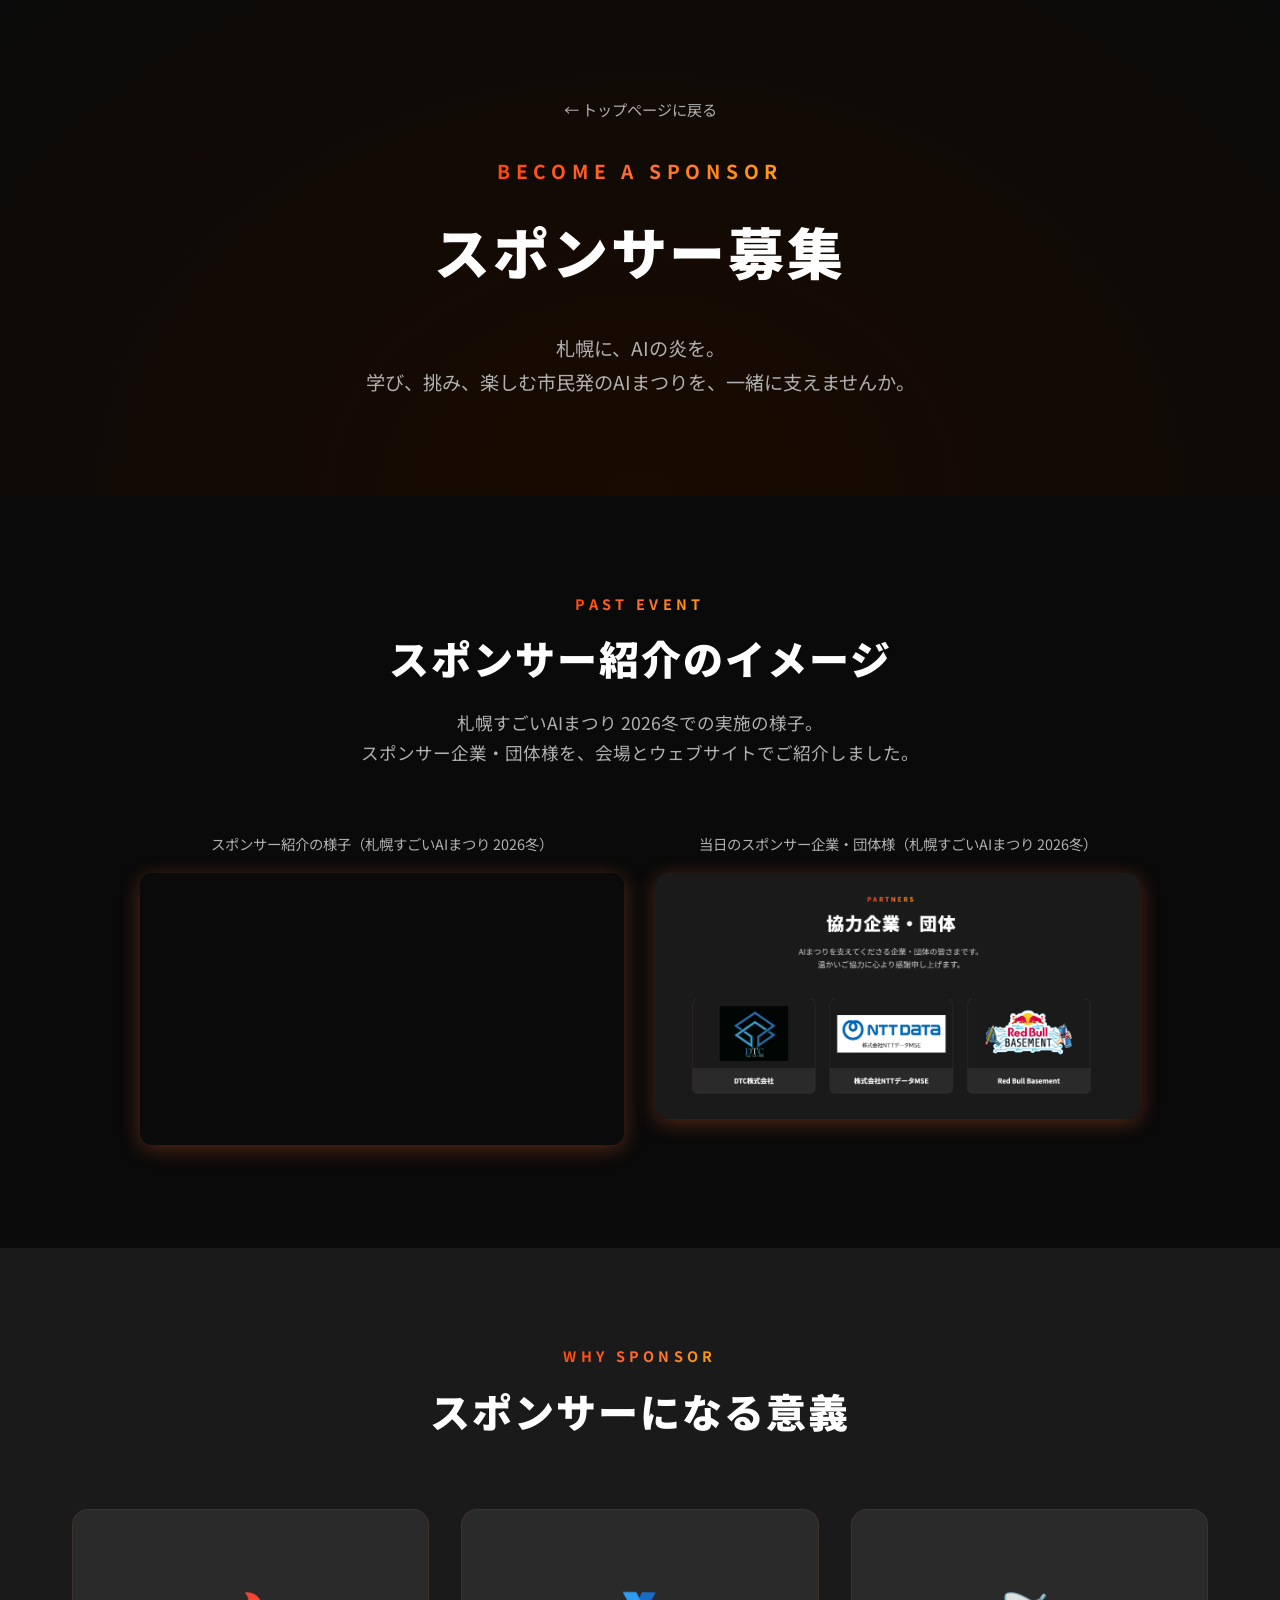
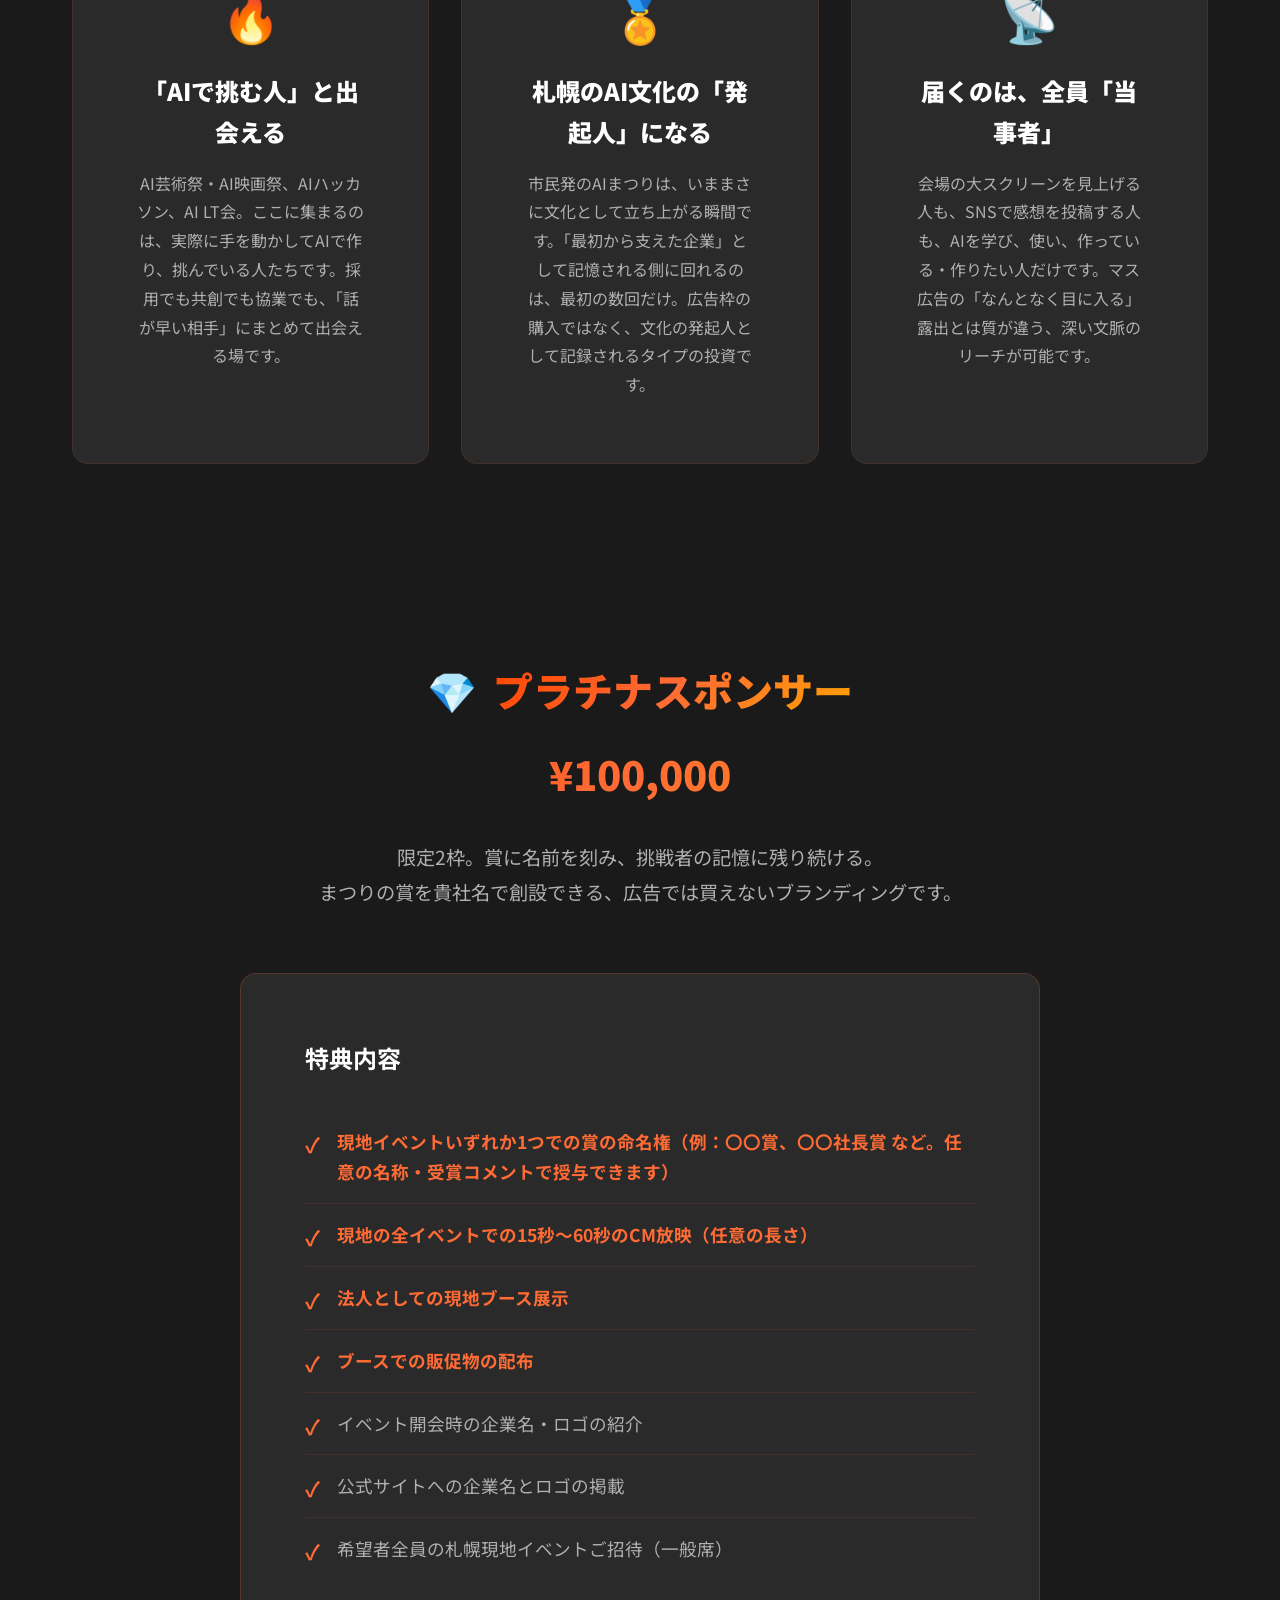
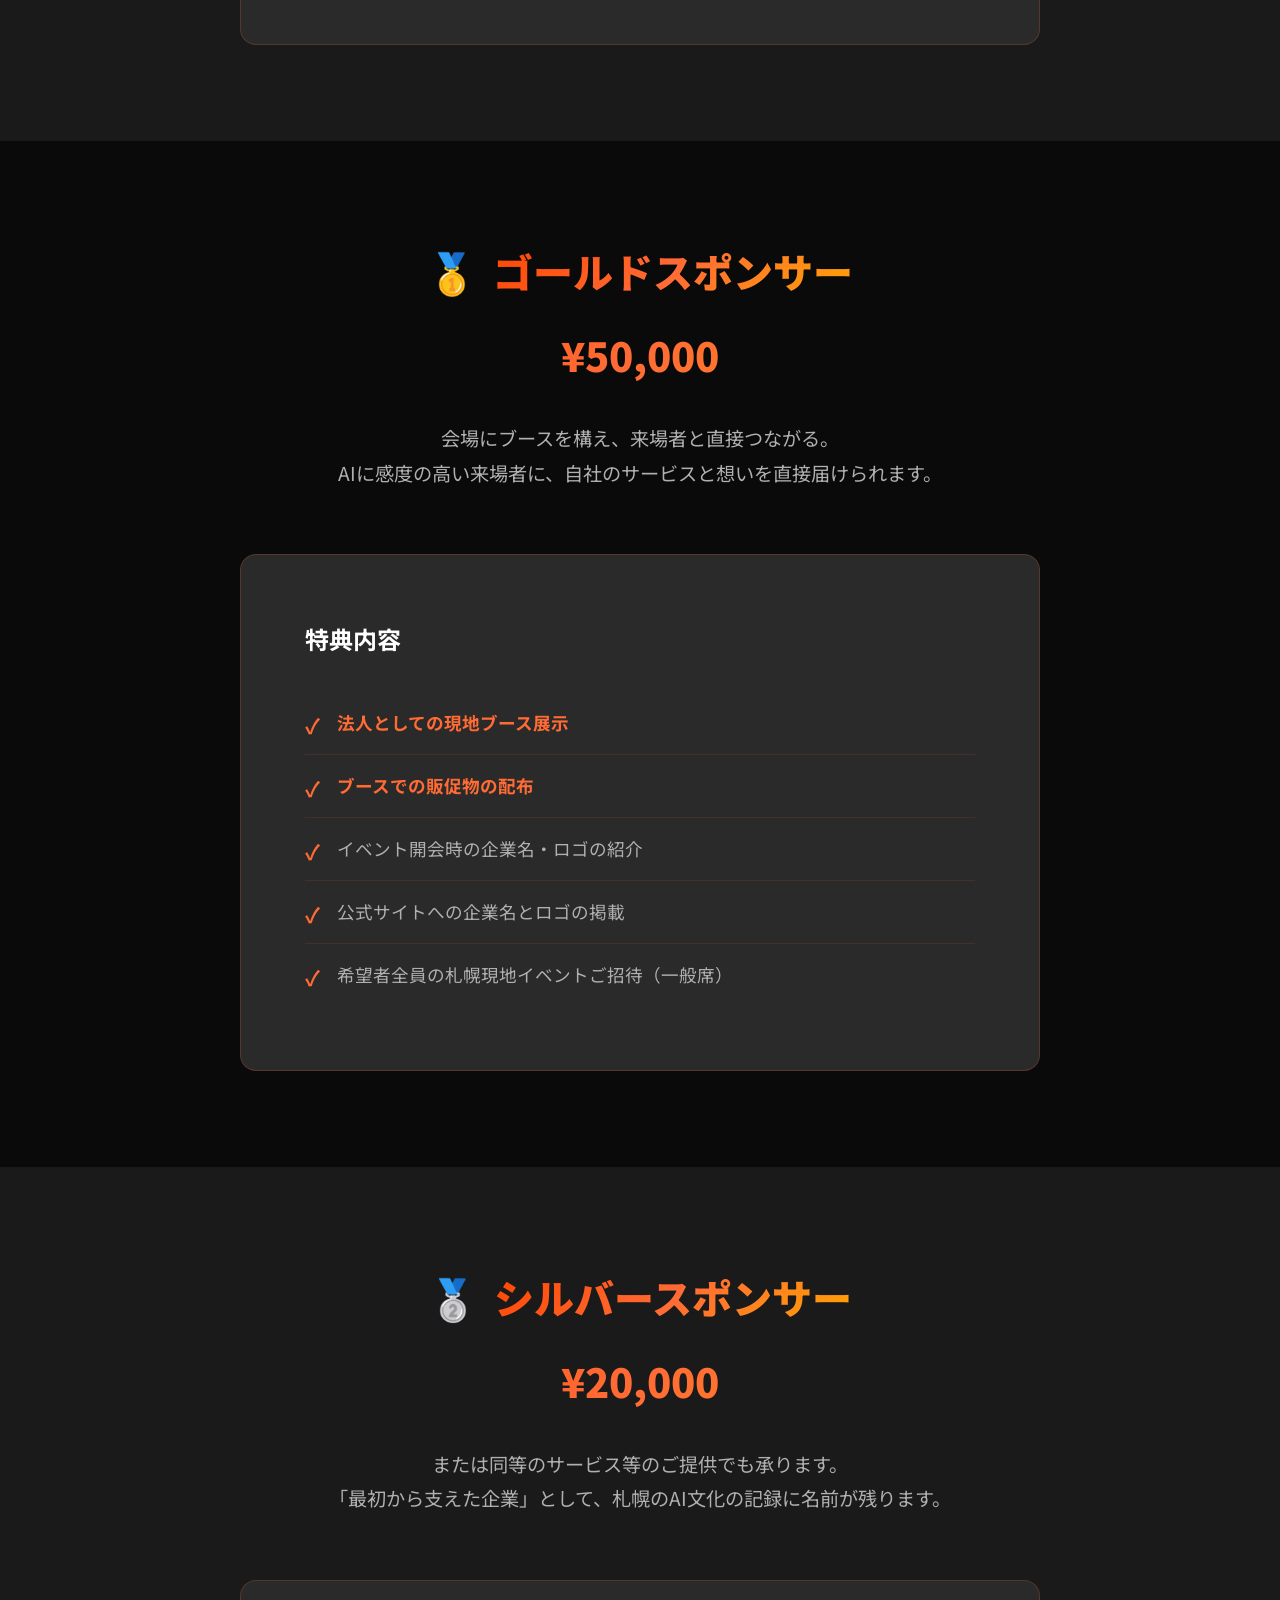
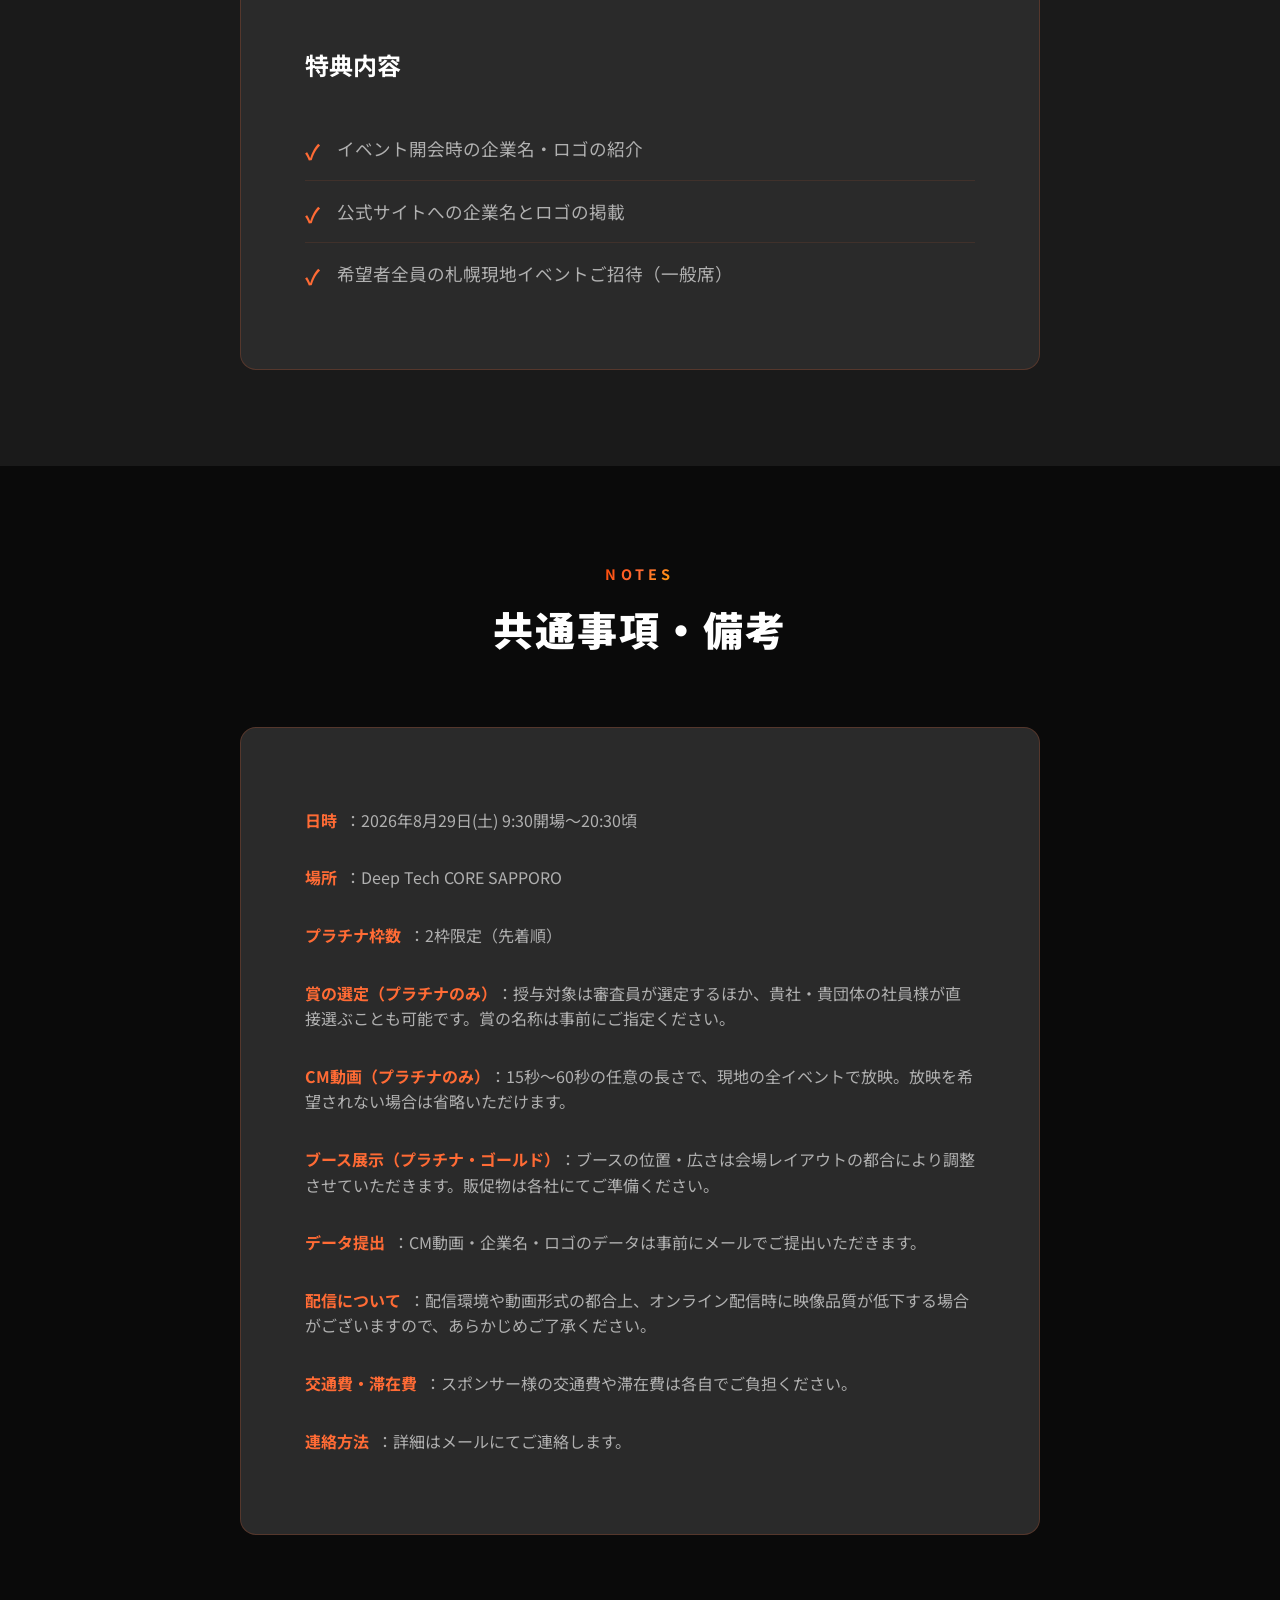
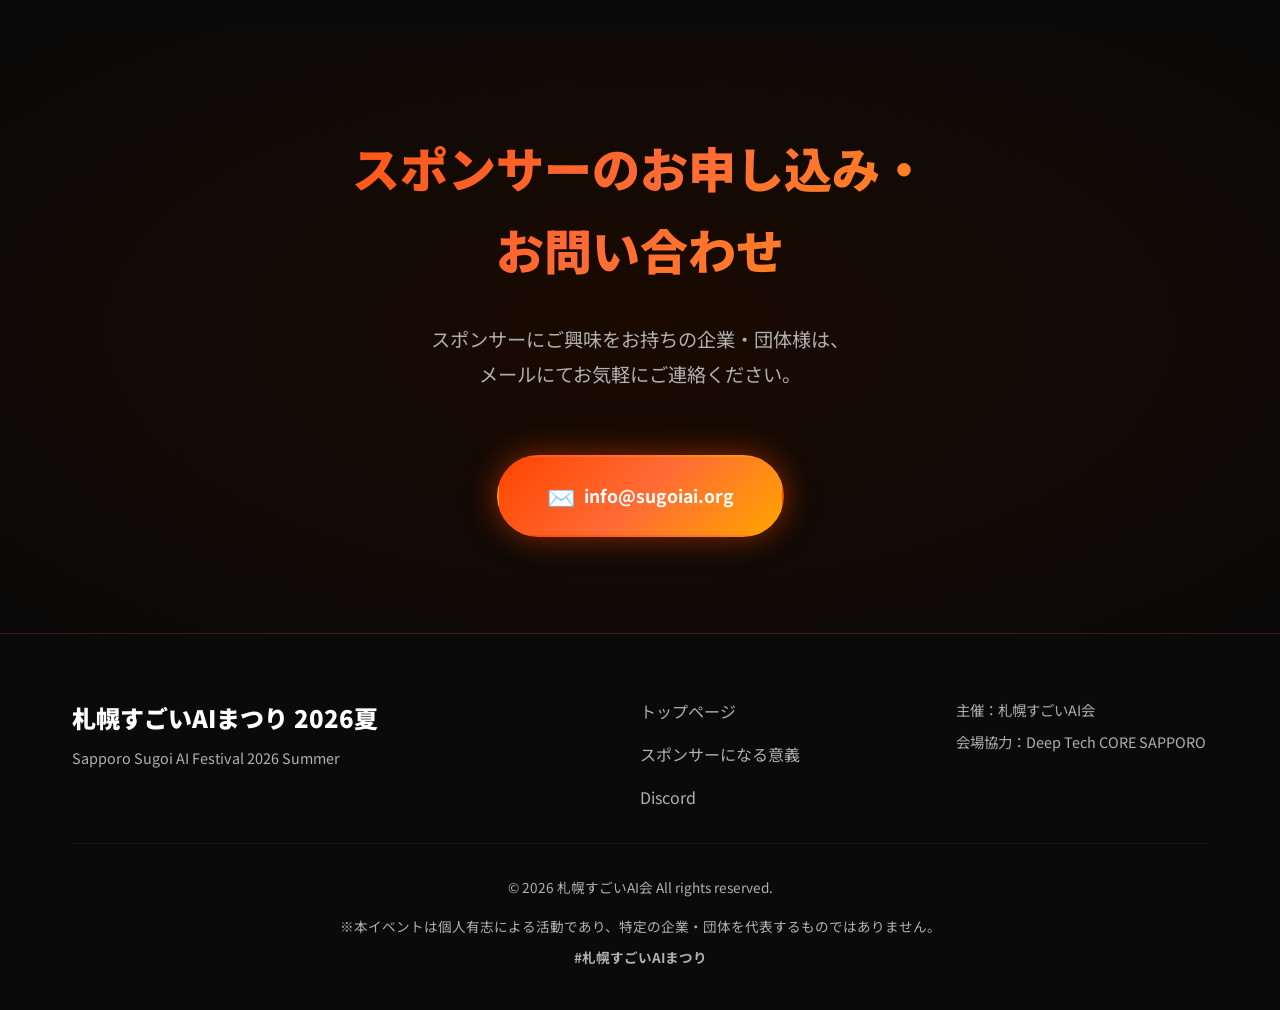
==== commit ddaf09e7: "add text" ====
--- a/sponsors.html
+++ b/sponsors.html
@@ -113,10 +113,10 @@
             <div class="plan-content">
                 <h3 class="plan-benefits-title">特典内容</h3>
                 <ul class="plan-benefits-list">
-                    <li><strong>現地イベントでの賞の命名権（例：〇〇賞、〇〇社長賞 など。任意の名称・受賞コメントで授与できます）</strong></li>
-                    <li><strong>現地での15秒〜60秒のCM放映（任意の長さ）</strong></li>
-                    <li>法人としての現地ブース展示</li>
-                    <li>ブースでの販促物の配布</li>
+                    <li><strong>現地イベントいずれか1つでの賞の命名権（例：〇〇賞、〇〇社長賞 など。任意の名称・受賞コメントで授与できます）</strong></li>
+                    <li><strong>現地の全イベントでの15秒〜60秒のCM放映（任意の長さ）</strong></li>
+                    <li><strong>法人としての現地ブース展示</strong></li>
+                    <li><strong>ブースでの販促物の配布</strong></li>
                     <li>イベント開会時の企業名・ロゴの紹介</li>
                     <li>公式サイトへの企業名とロゴの掲載</li>
                     <li>希望者全員の札幌現地イベントご招待（一般席）</li>
@@ -186,7 +186,7 @@
                     <li><strong>場所</strong>：Deep Tech CORE SAPPORO</li>
                     <li><strong>プラチナ枠数</strong>：2枠限定（先着順）</li>
                     <li><strong>賞の選定（プラチナのみ）</strong>：授与対象は審査員が選定するほか、貴社・貴団体の社員様が直接選ぶことも可能です。賞の名称は事前にご指定ください。</li>
-                    <li><strong>CM動画（プラチナのみ）</strong>：15秒〜60秒の任意の長さで現地放映。放映を希望されない場合は省略いただけます。</li>
+                    <li><strong>CM動画（プラチナのみ）</strong>：15秒〜60秒の任意の長さで、現地の全イベントで放映。放映を希望されない場合は省略いただけます。</li>
                     <li><strong>ブース展示（プラチナ・ゴールド）</strong>：ブースの位置・広さは会場レイアウトの都合により調整させていただきます。販促物は各社にてご準備ください。</li>
                     <li><strong>データ提出</strong>：CM動画・企業名・ロゴのデータは事前にメールでご提出いただきます。</li>
                     <li><strong>配信について</strong>：配信環境や動画形式の都合上、オンライン配信時に映像品質が低下する場合がございますので、あらかじめご了承ください。</li>
--- a/style.css
+++ b/style.css
@@ -840,6 +840,11 @@
     font-size: 1.3rem;
 }
 
+.plan-benefits-list li strong {
+    color: var(--flame-orange);
+    font-weight: 700;
+}
+
 .plan-notes-title {
     font-size: 1.5rem;
     font-weight: 700;
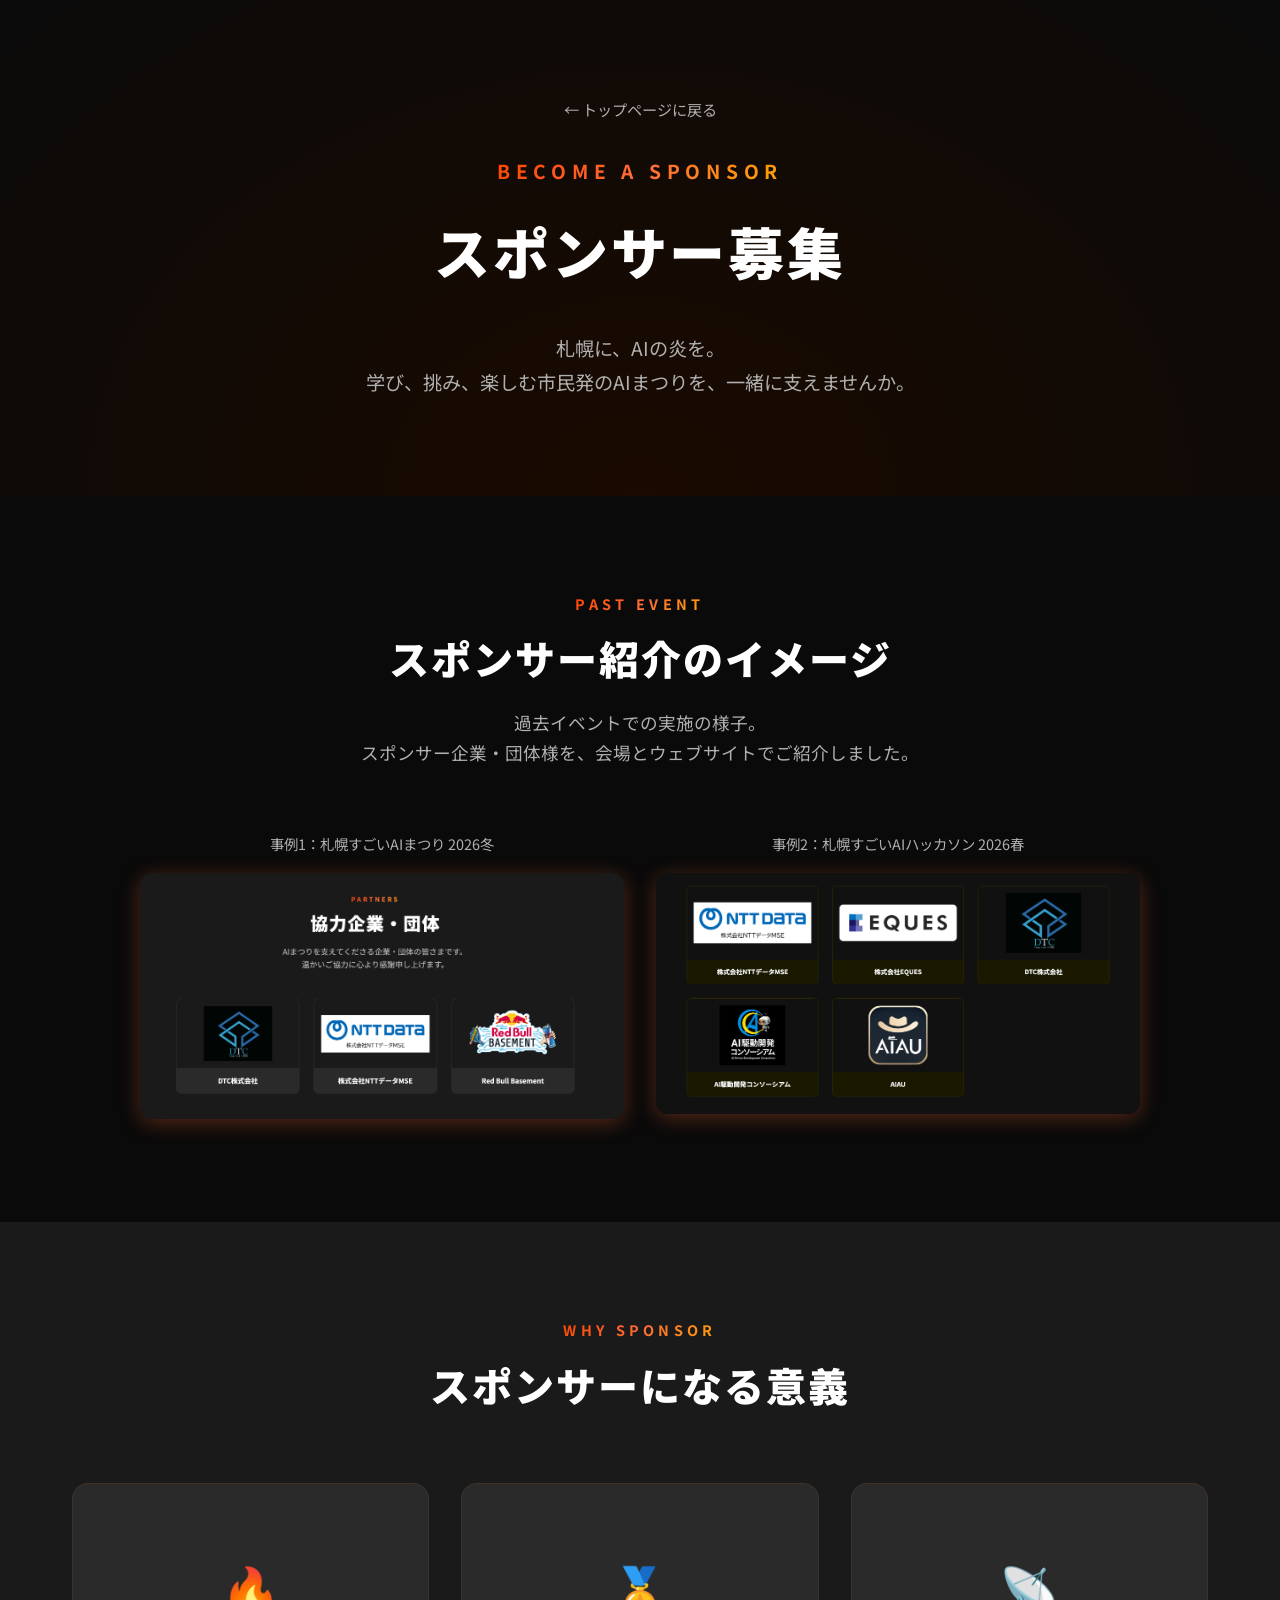
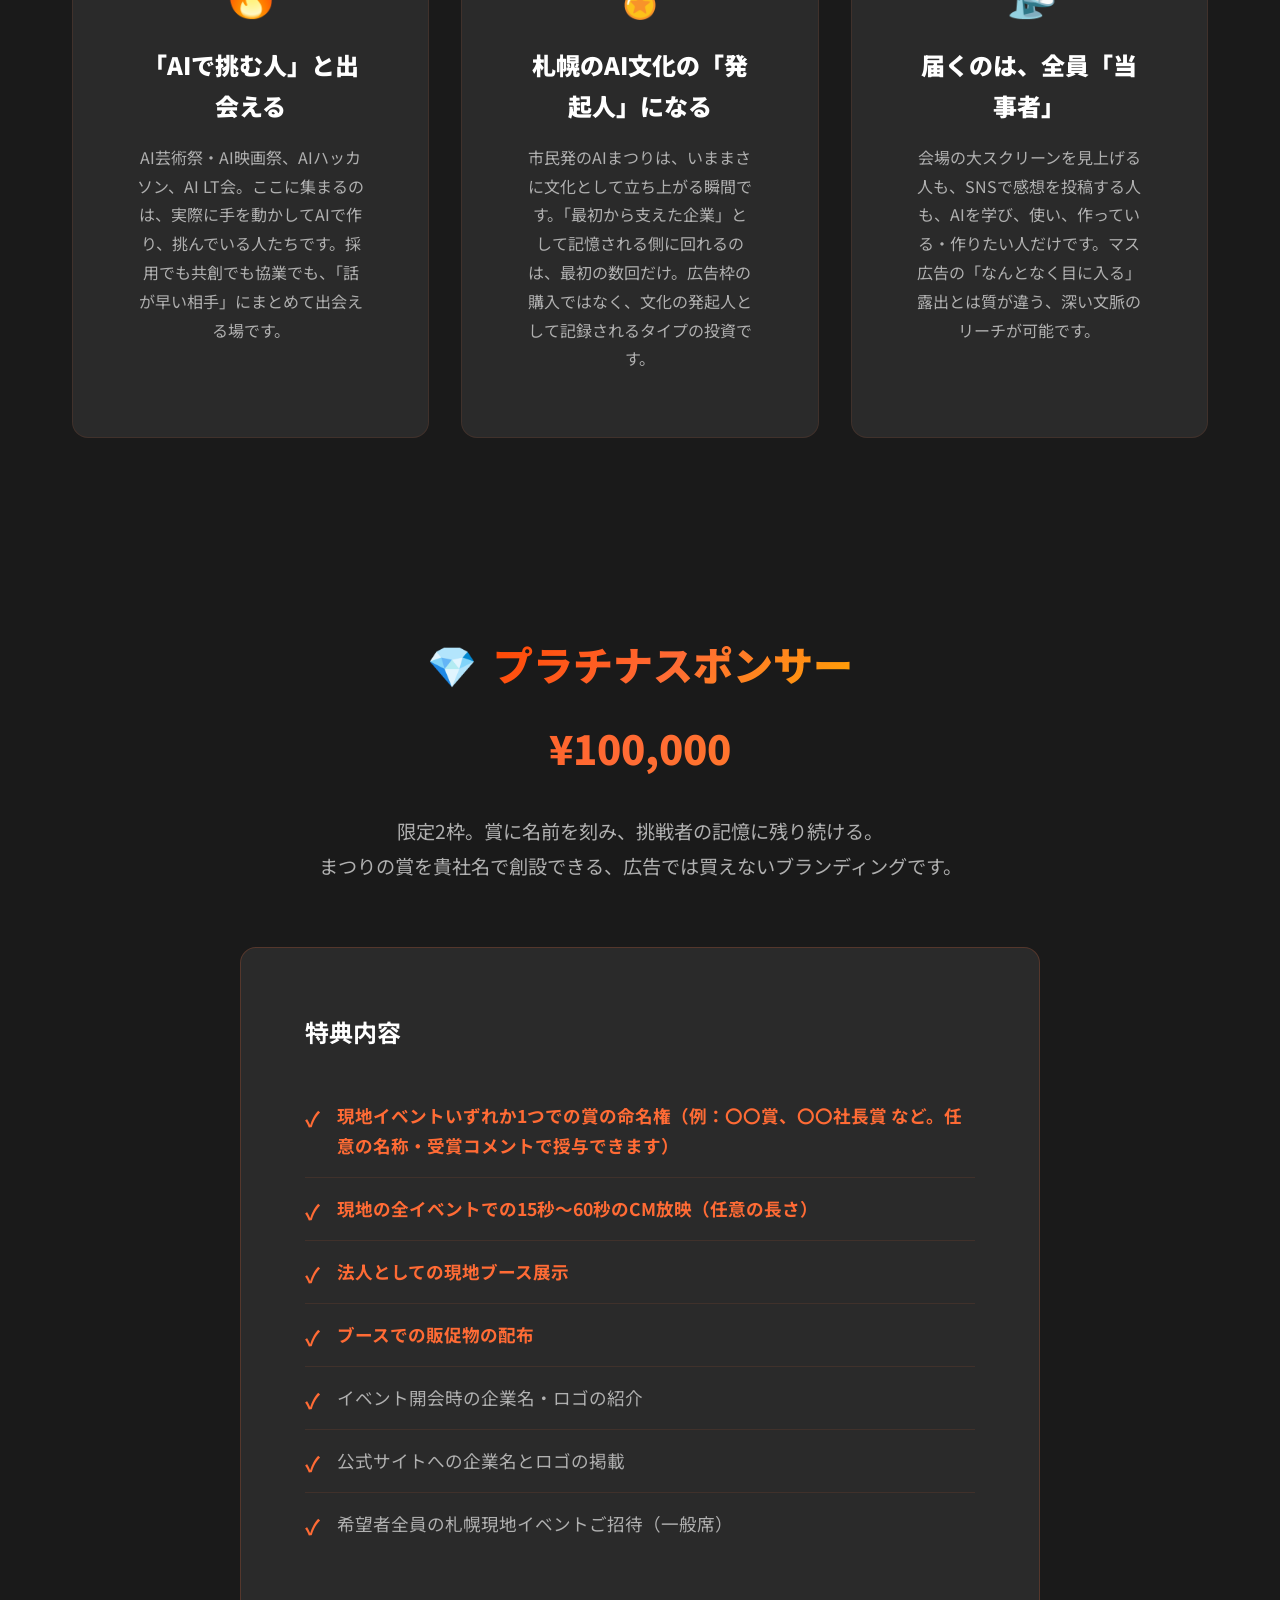
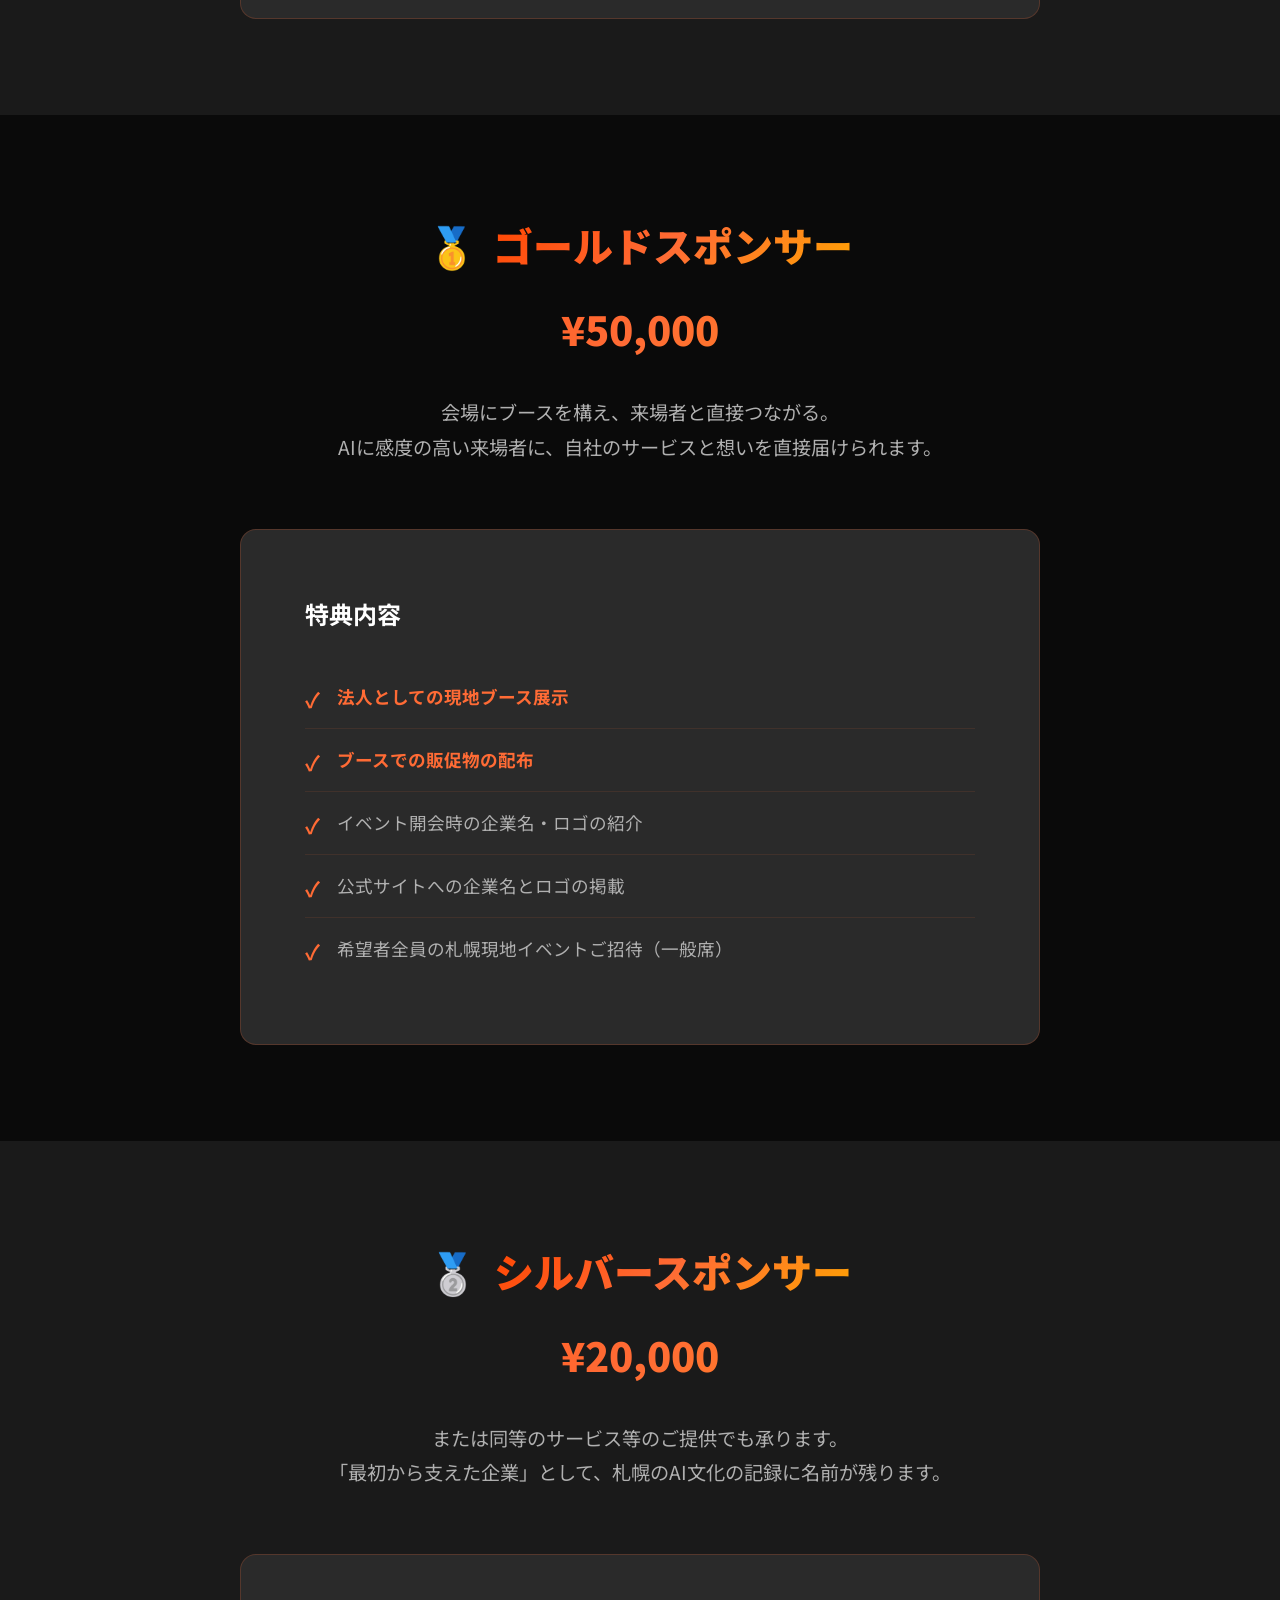
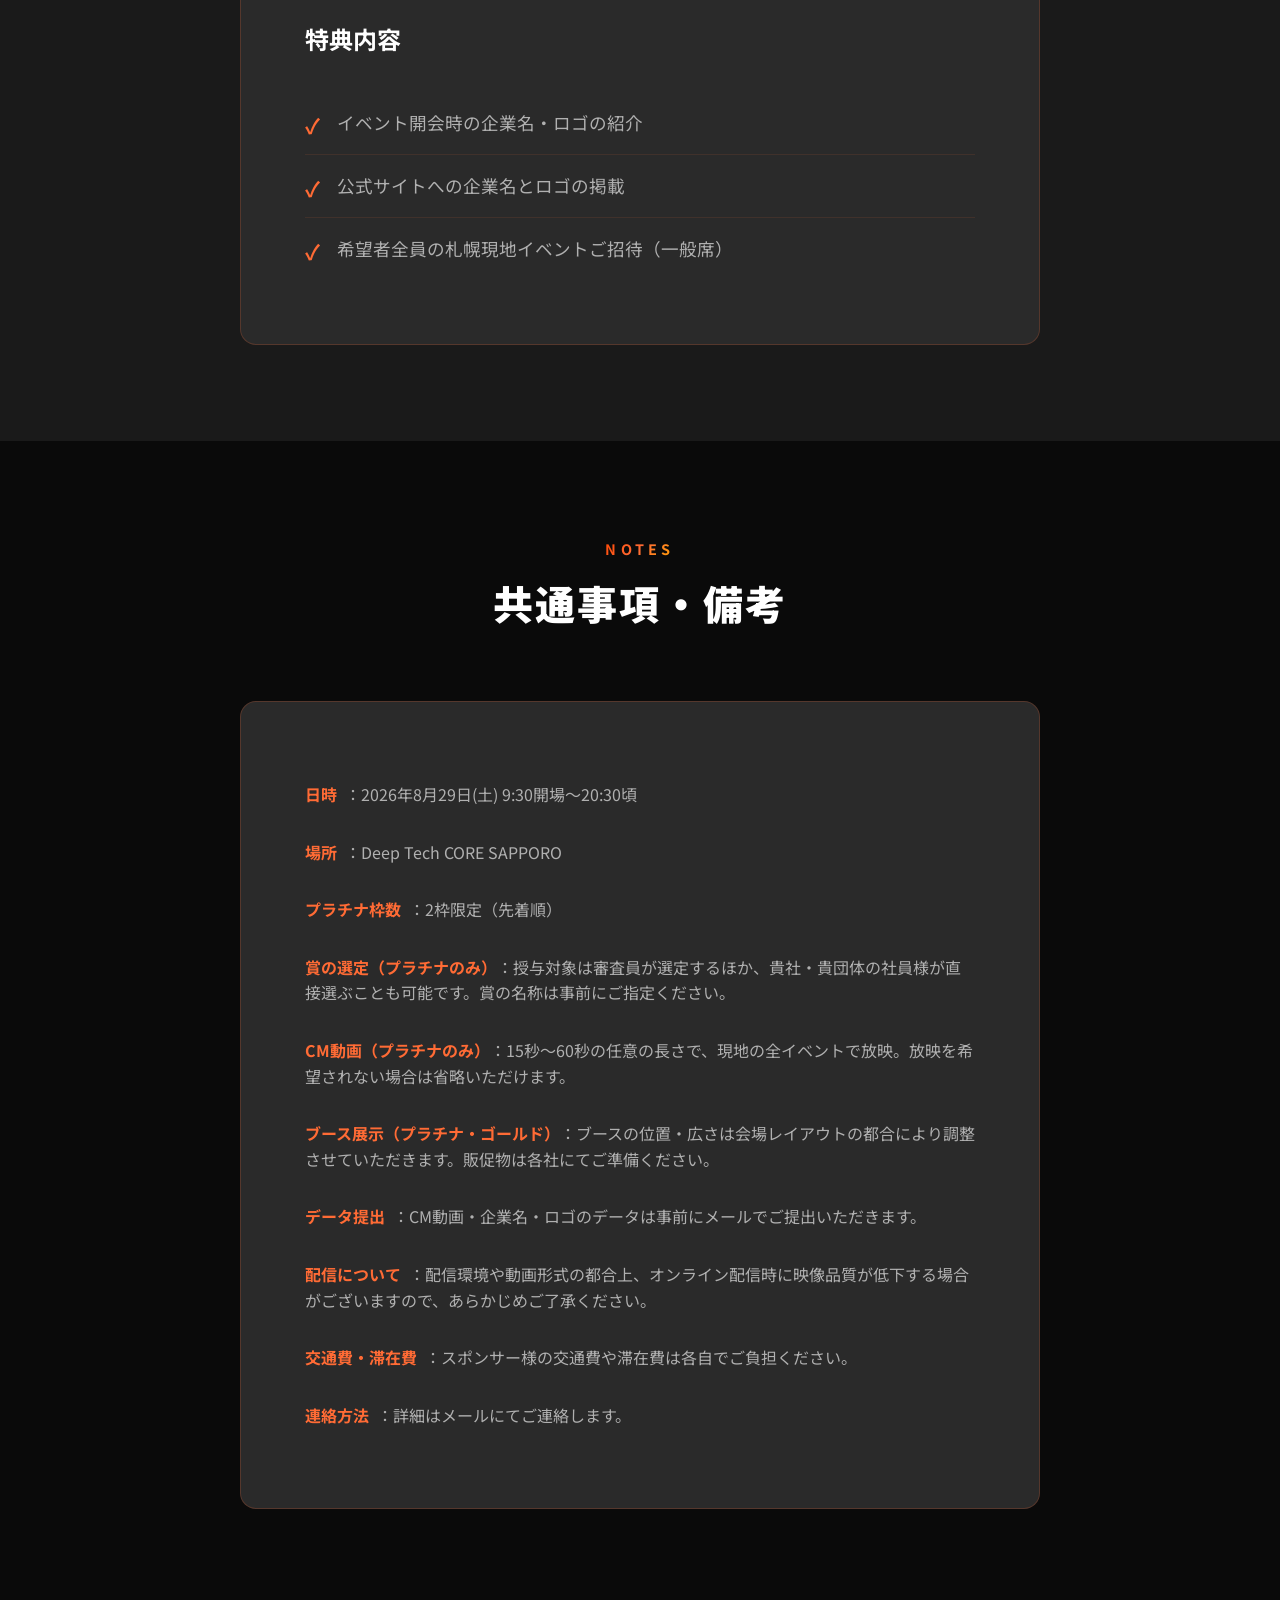
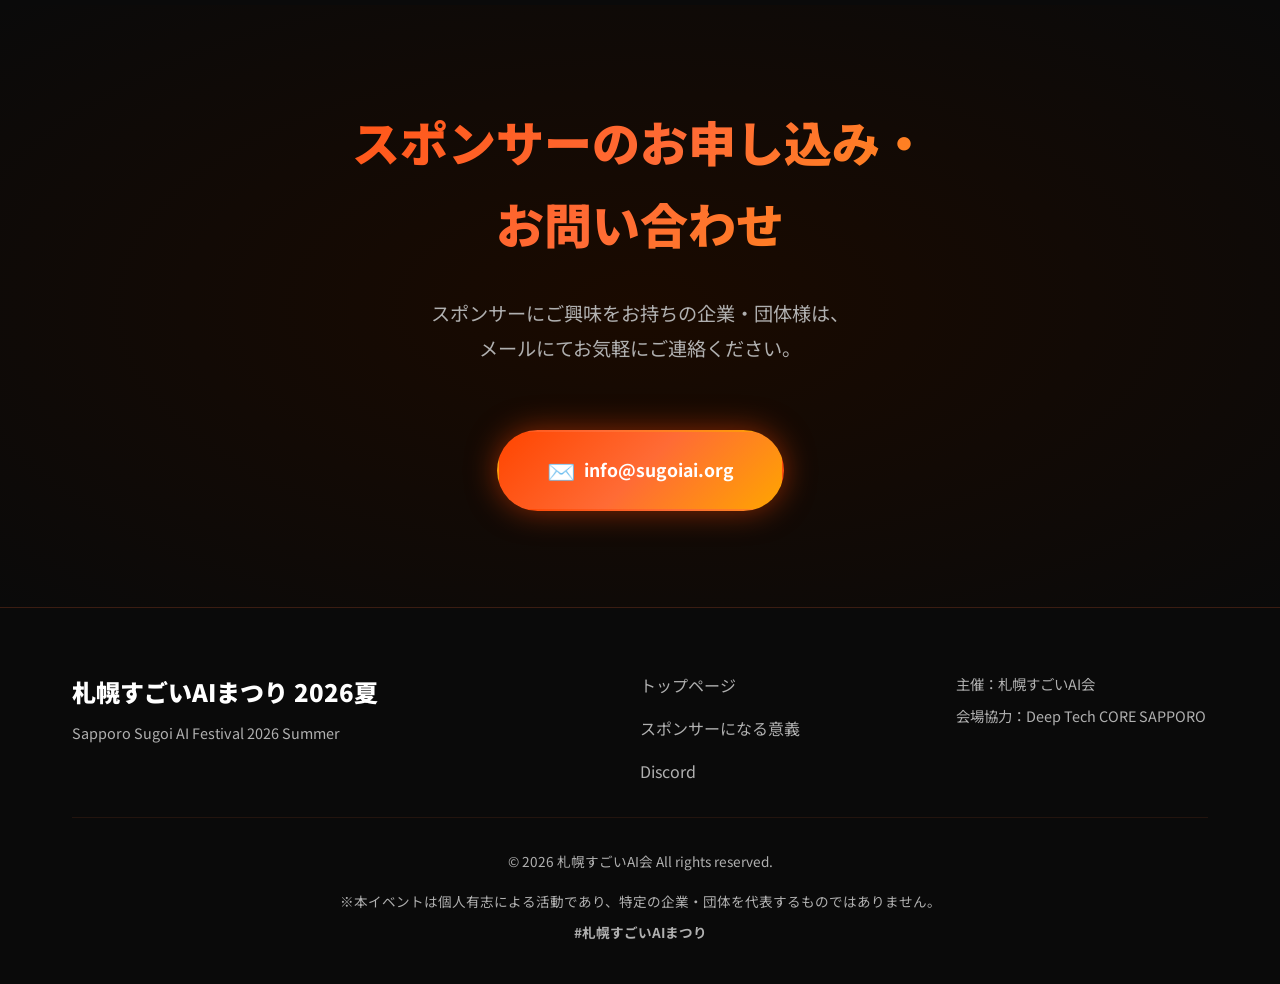
==== commit 4794faef: "add sponsors" ====
--- a/sponsors.html
+++ b/sponsors.html
@@ -50,21 +50,16 @@
                     <span class="title-en">PAST EVENT</span>
                     <span class="title-ja">スポンサー紹介のイメージ</span>
                 </h2>
-                <p class="section-description">札幌すごいAIまつり 2026冬での実施の様子。<br>スポンサー企業・団体様を、会場とウェブサイトでご紹介しました。</p>
+                <p class="section-description">過去イベントでの実施の様子。<br>スポンサー企業・団体様を、会場とウェブサイトでご紹介しました。</p>
             </div>
             <div class="sp-past-grid">
-                <div class="sp-past-video">
-                    <p class="sp-past-label">スポンサー紹介の様子（札幌すごいAIまつり 2026冬）</p>
-                    <iframe
-                        src="https://www.youtube.com/embed/KJ8rVP_wnto?start=1863"
-                        title="スポンサー紹介イメージ"
-                        allow="accelerometer; autoplay; clipboard-write; encrypted-media; gyroscope; picture-in-picture"
-                        allowfullscreen>
-                    </iframe>
-                </div>
                 <div class="sp-past-image-wrap">
-                    <p class="sp-past-label">当日のスポンサー企業・団体様（札幌すごいAIまつり 2026冬）</p>
-                    <img src="images/sponsors.png" alt="スポンサー企業・団体" class="sp-past-image">
+                    <p class="sp-past-label">事例1：札幌すごいAIまつり 2026冬</p>
+                    <img src="images/sponsors.png" alt="スポンサー企業・団体（札幌すごいAIまつり 2026冬）" class="sp-past-image">
+                </div>
+                <div class="sp-past-image-wrap">
+                    <p class="sp-past-label">事例2：札幌すごいAIハッカソン 2026春</p>
+                    <img src="images/sponsors2.png" alt="スポンサー企業・団体（札幌すごいAIハッカソン 2026春）" class="sp-past-image">
                 </div>
             </div>
         </div>
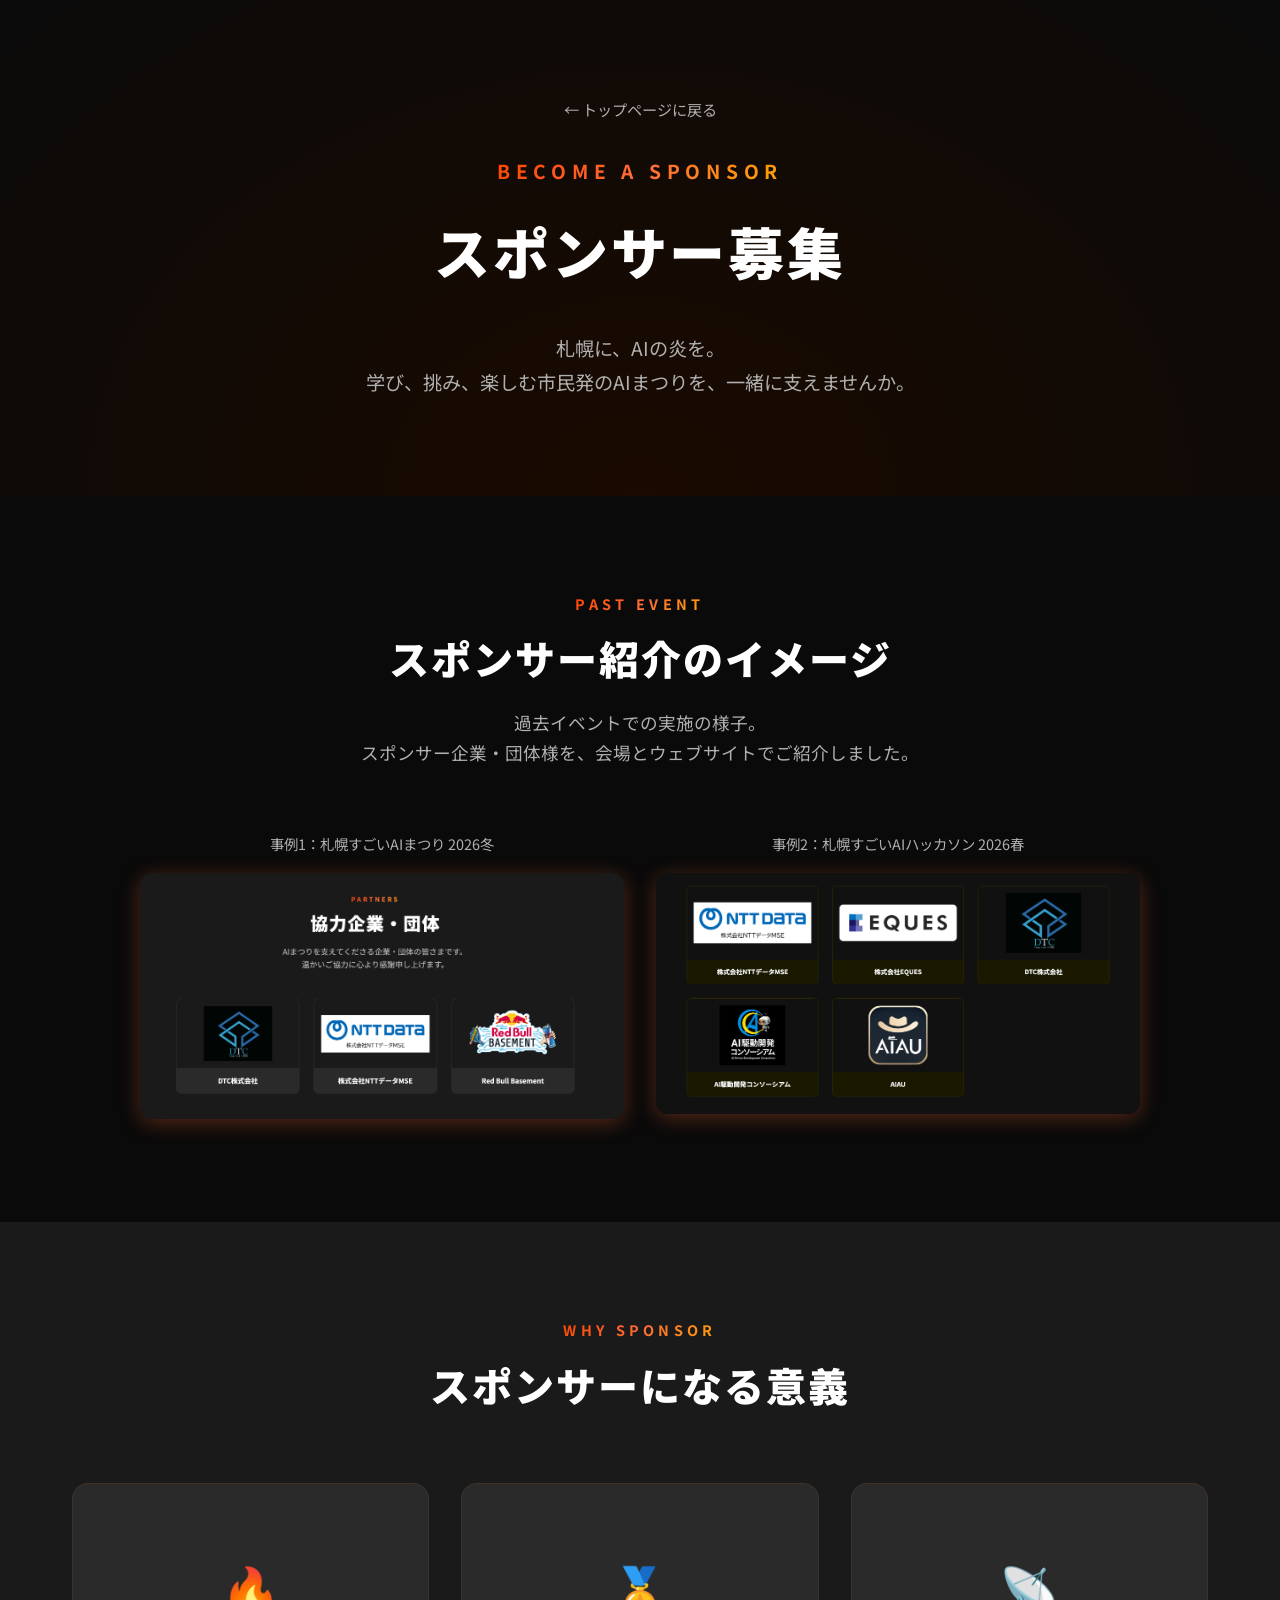
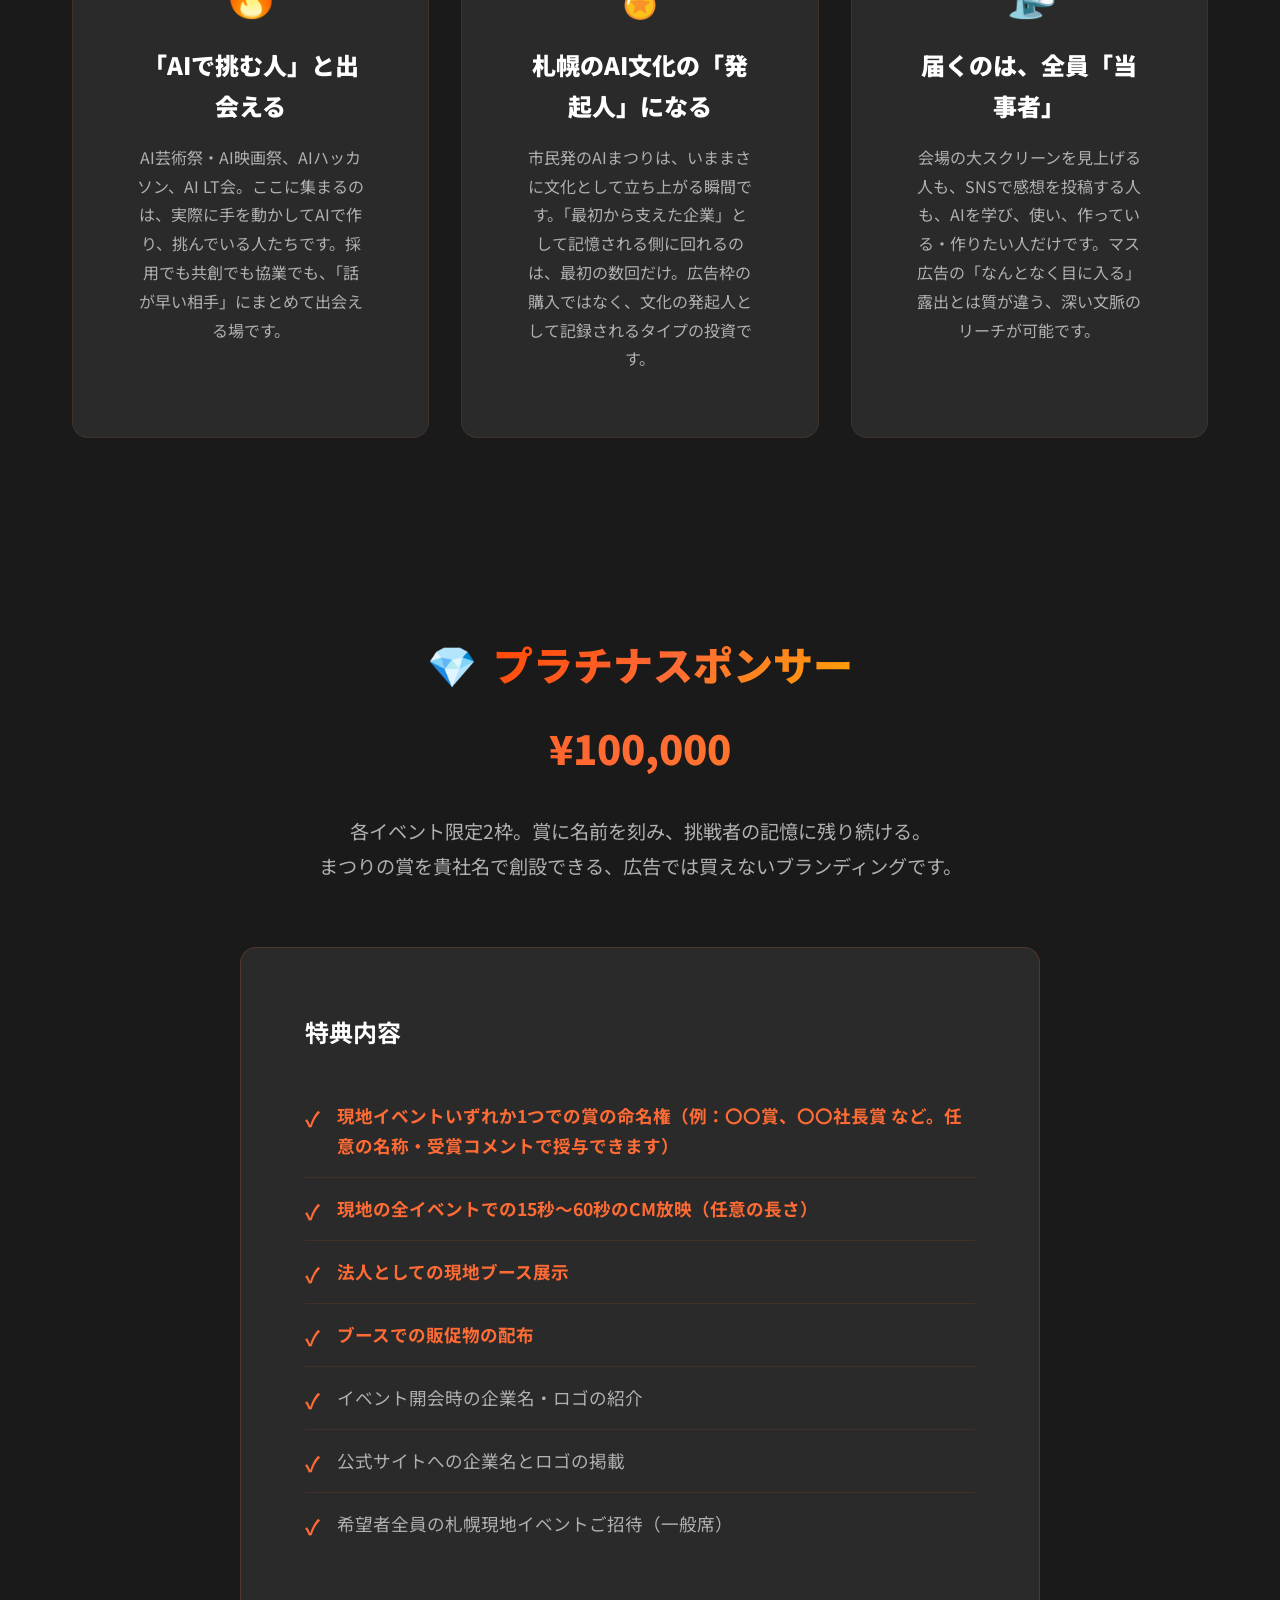
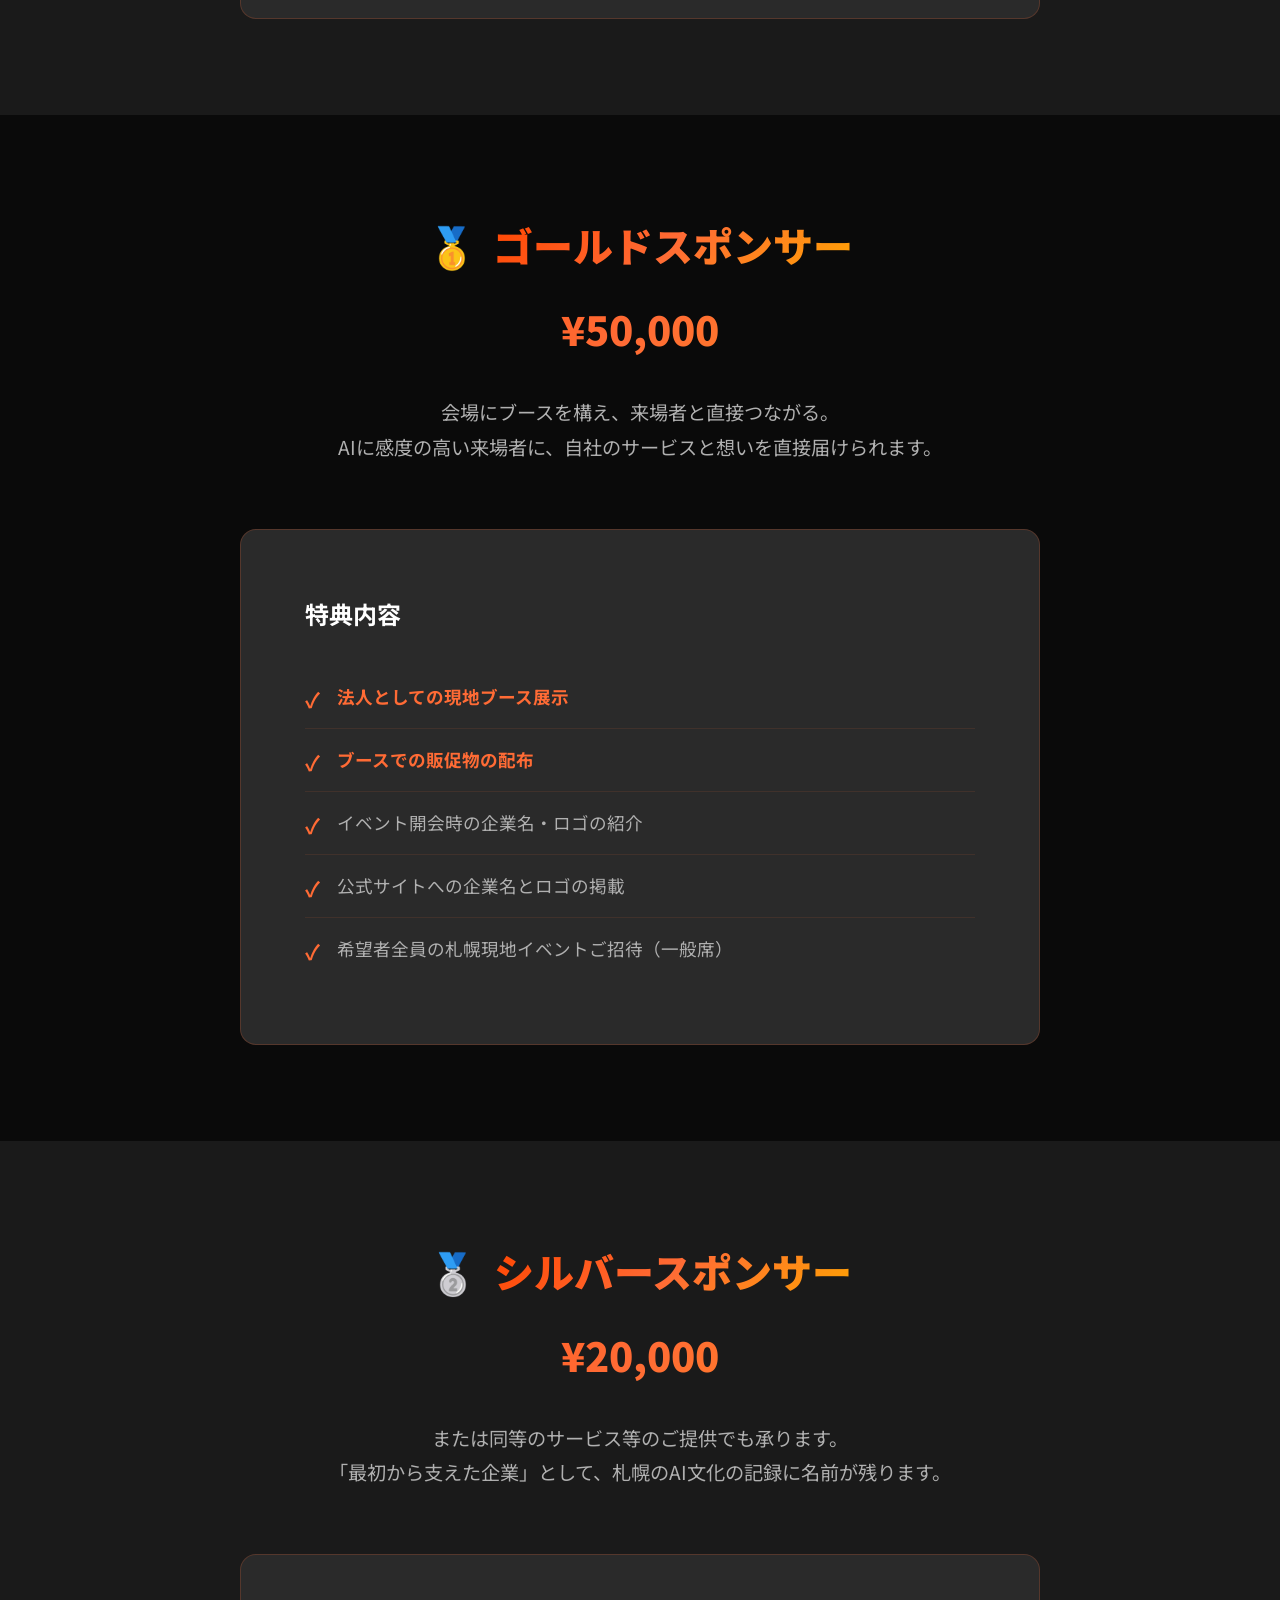
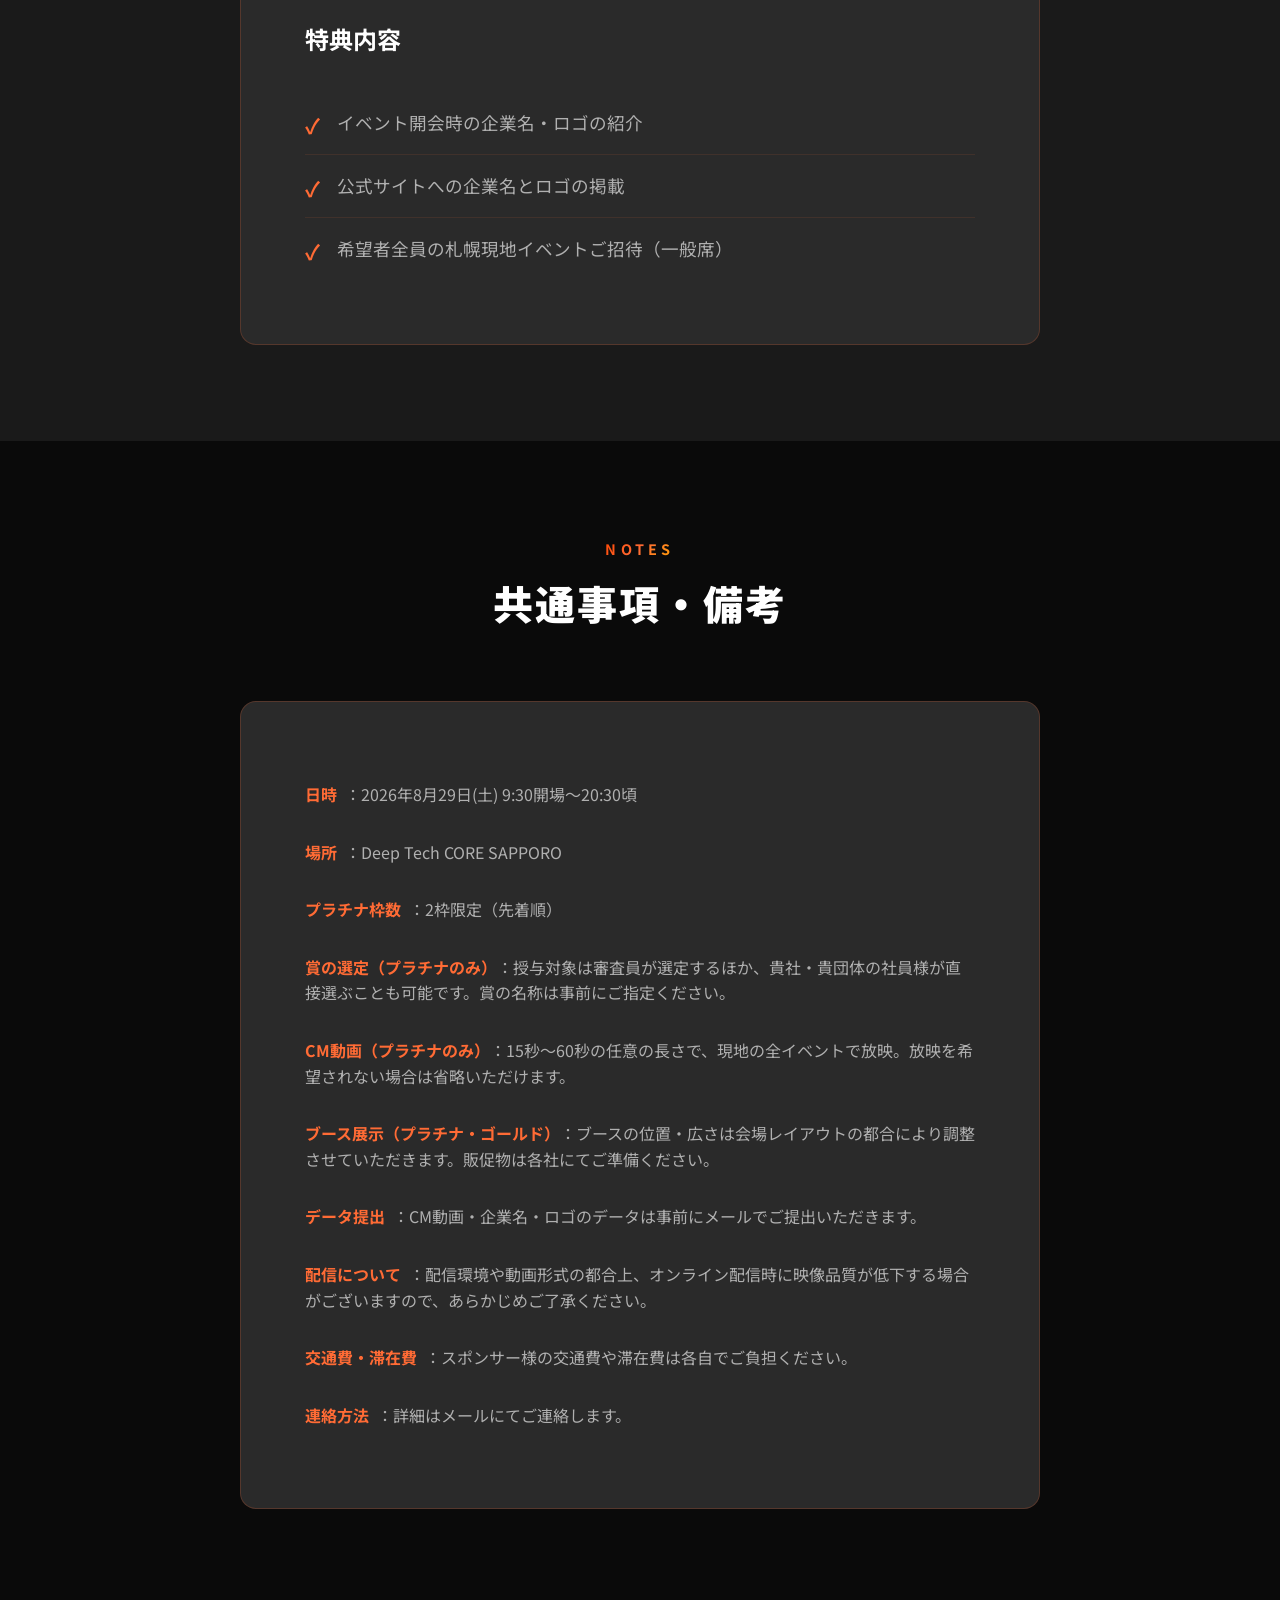
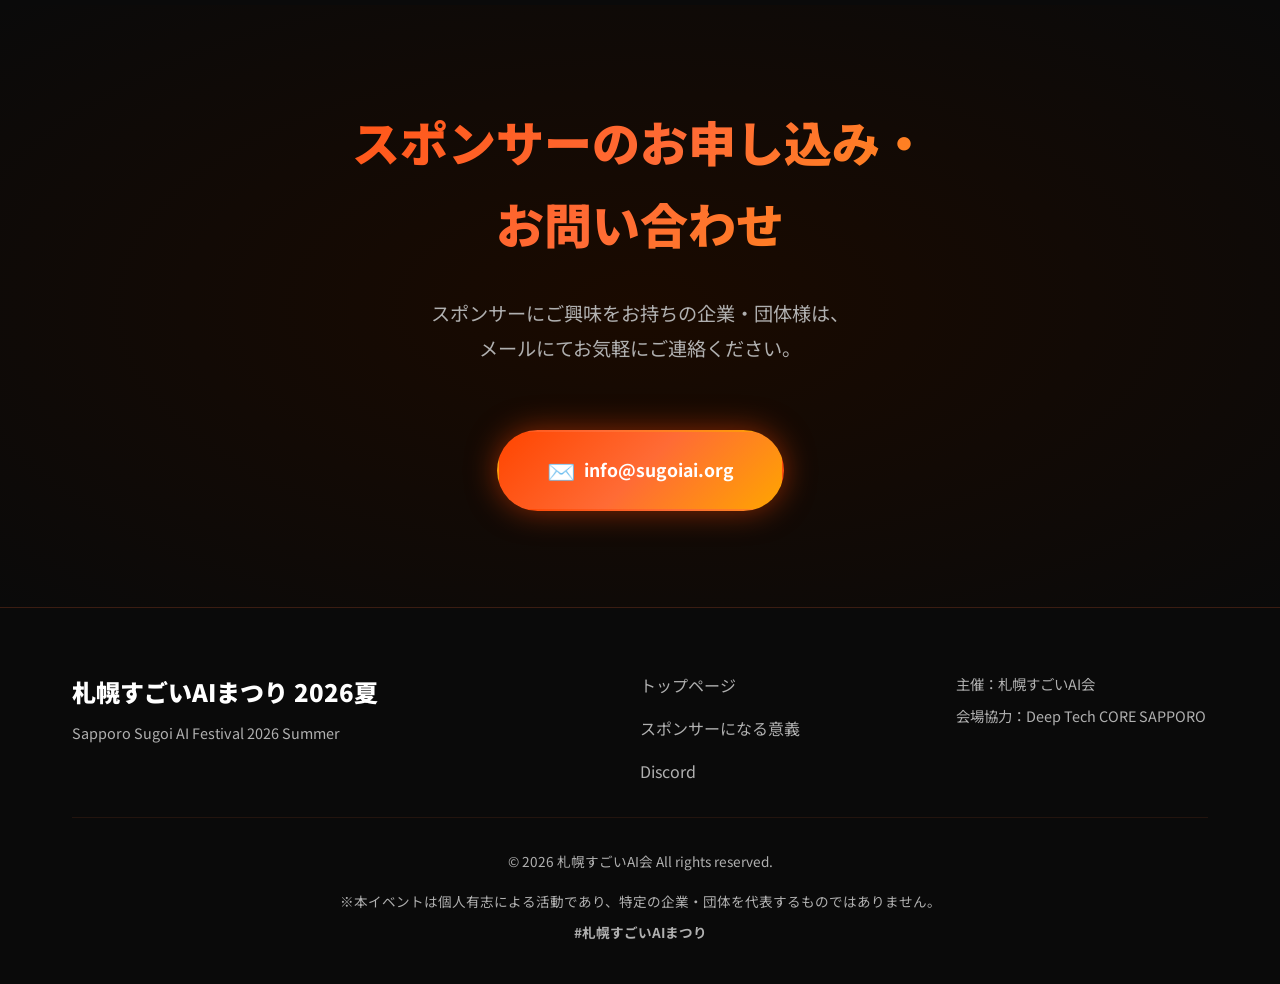
==== commit d6391b0e: "add gentei 2" ====
--- a/sponsors.html
+++ b/sponsors.html
@@ -103,7 +103,7 @@
                     <span class="tier-name">プラチナスポンサー</span>
                 </h2>
                 <p class="plan-price">¥100,000</p>
-                <p class="plan-description">限定2枠。賞に名前を刻み、挑戦者の記憶に残り続ける。<br>まつりの賞を貴社名で創設できる、広告では買えないブランディングです。</p>
+                <p class="plan-description">各イベント限定2枠。賞に名前を刻み、挑戦者の記憶に残り続ける。<br>まつりの賞を貴社名で創設できる、広告では買えないブランディングです。</p>
             </div>
             <div class="plan-content">
                 <h3 class="plan-benefits-title">特典内容</h3>
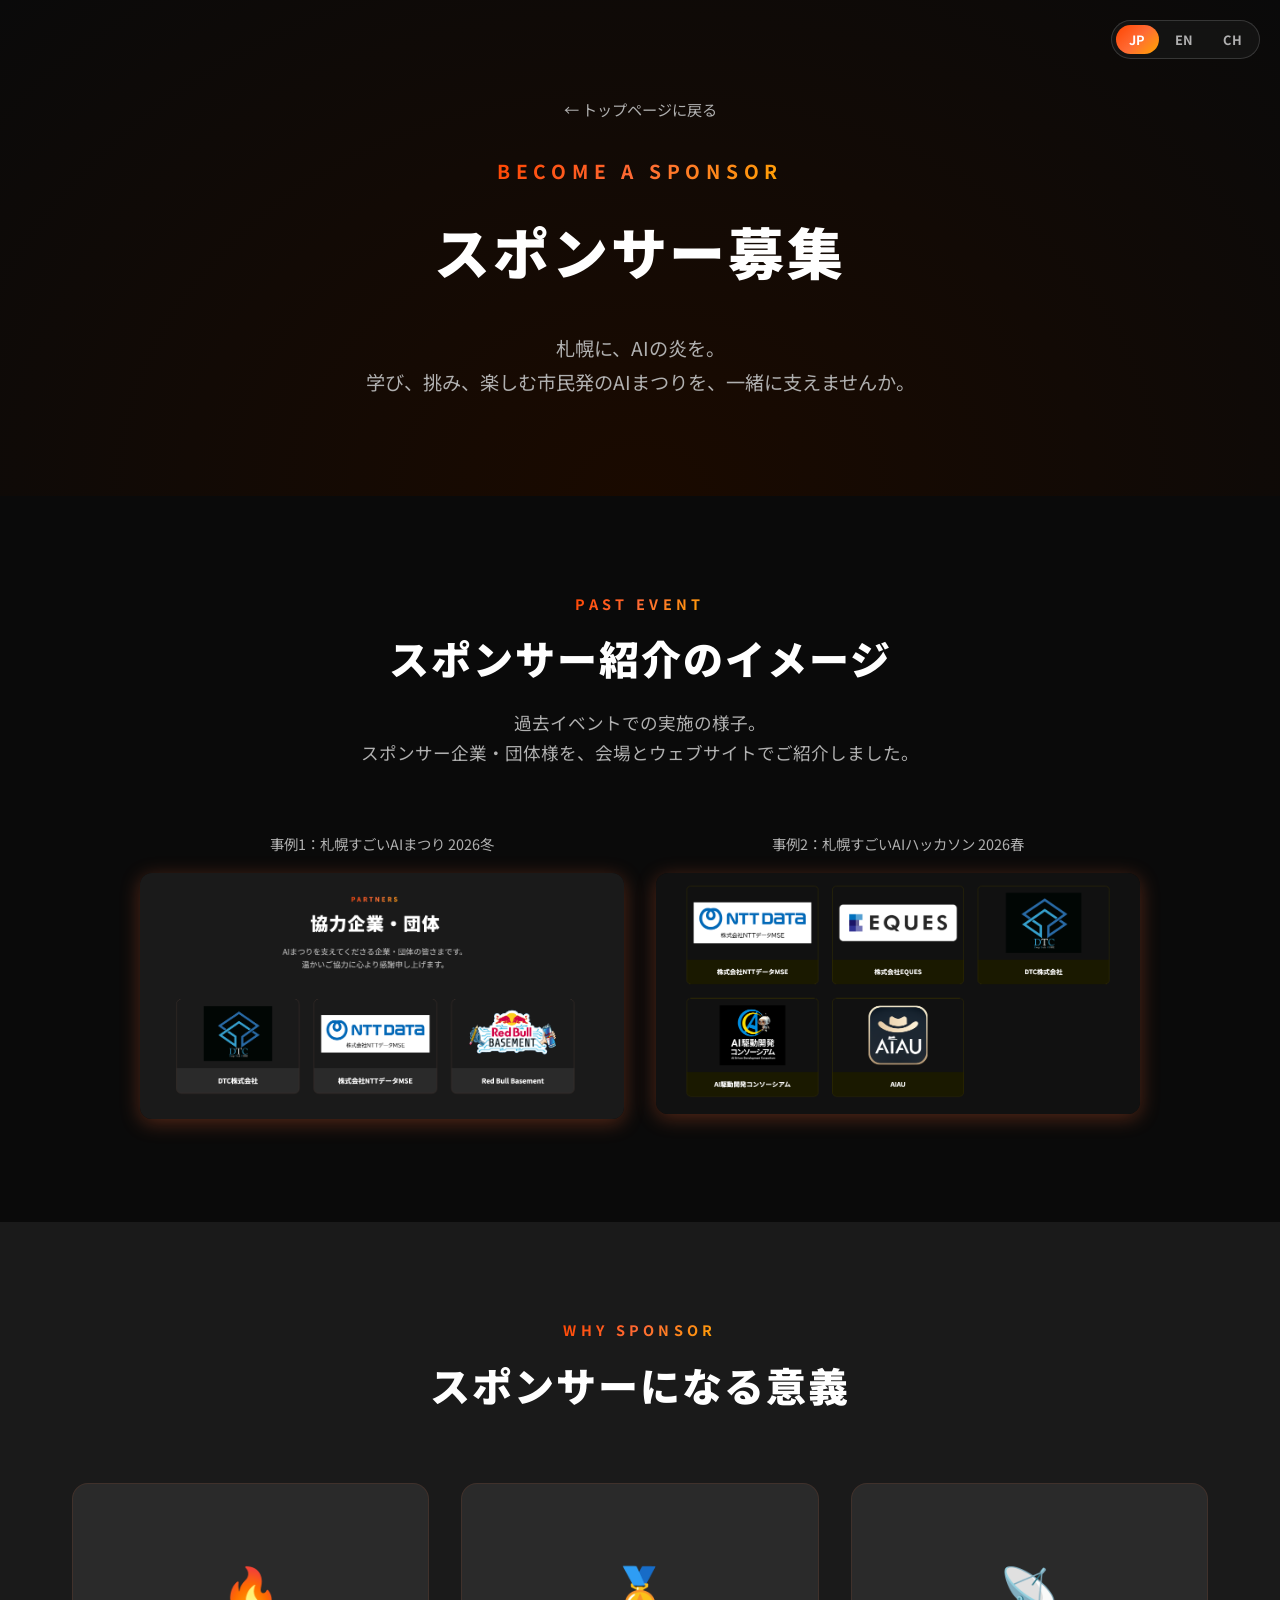
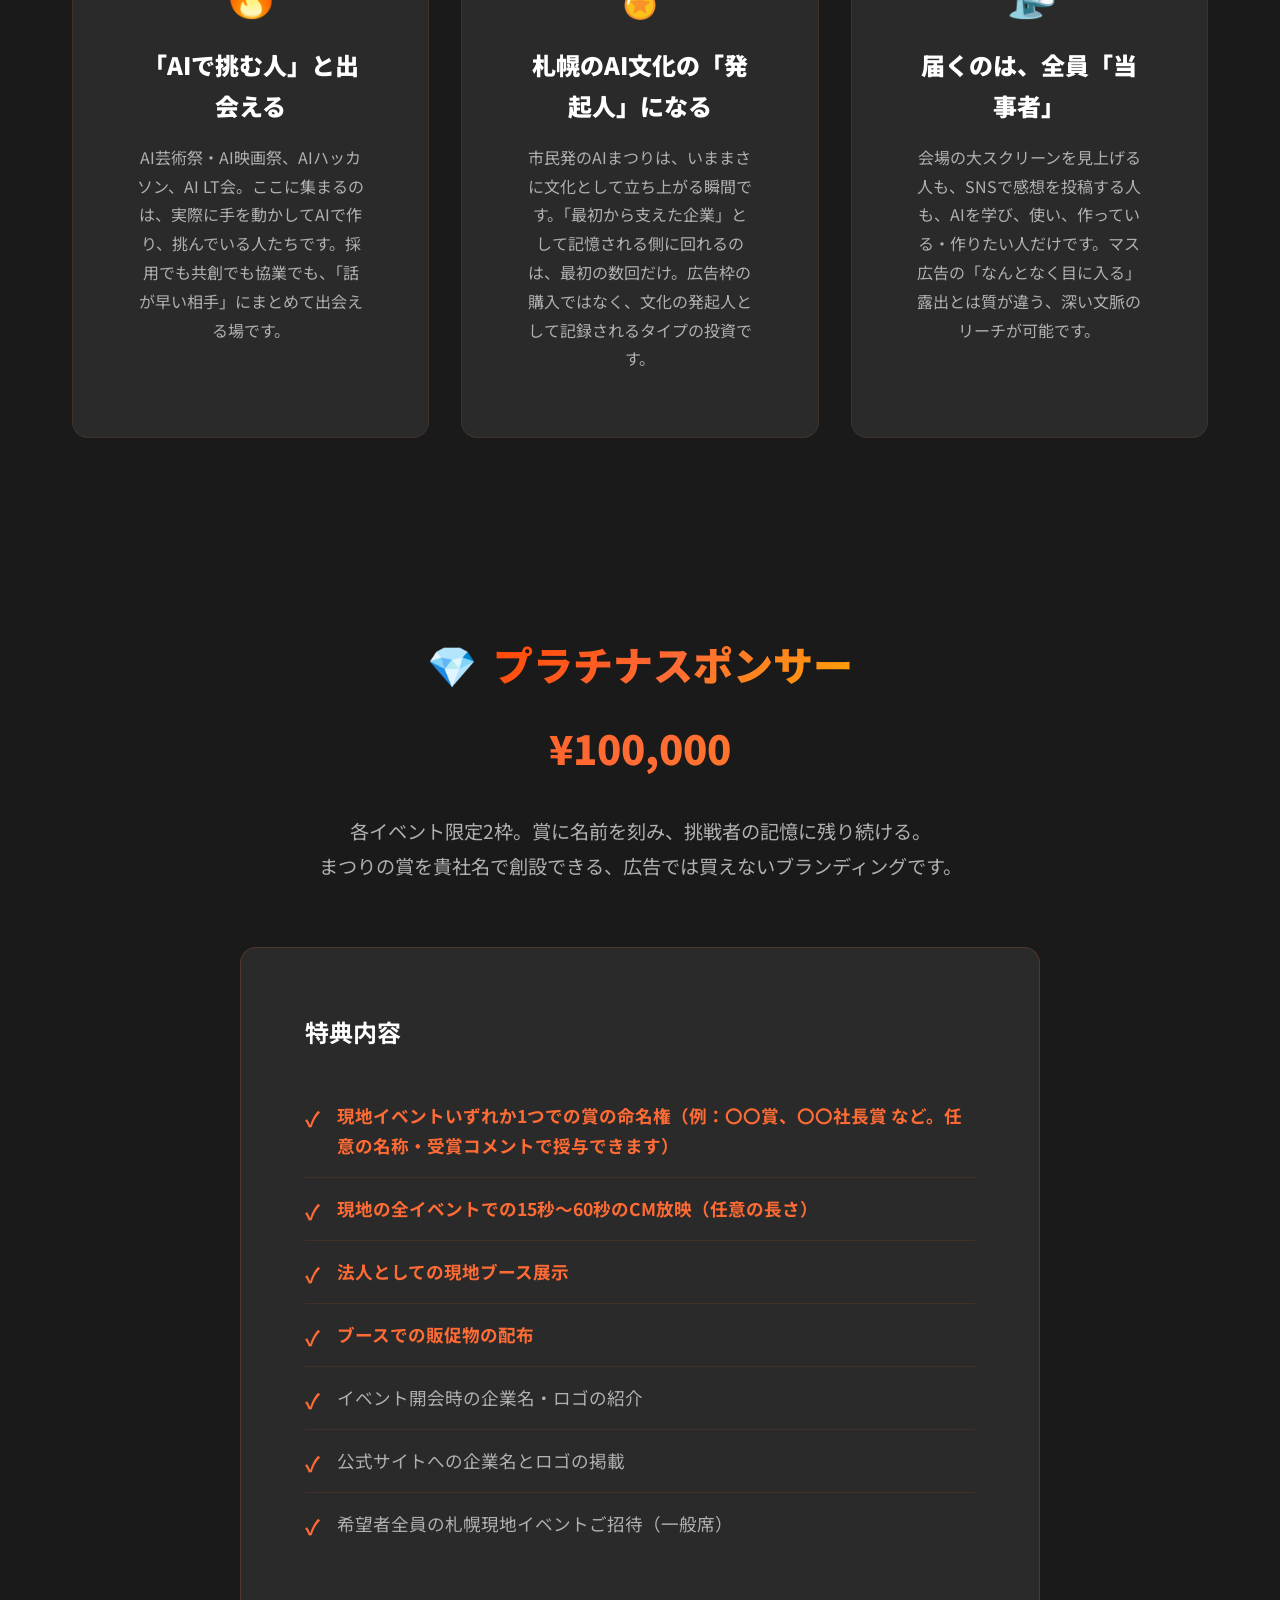
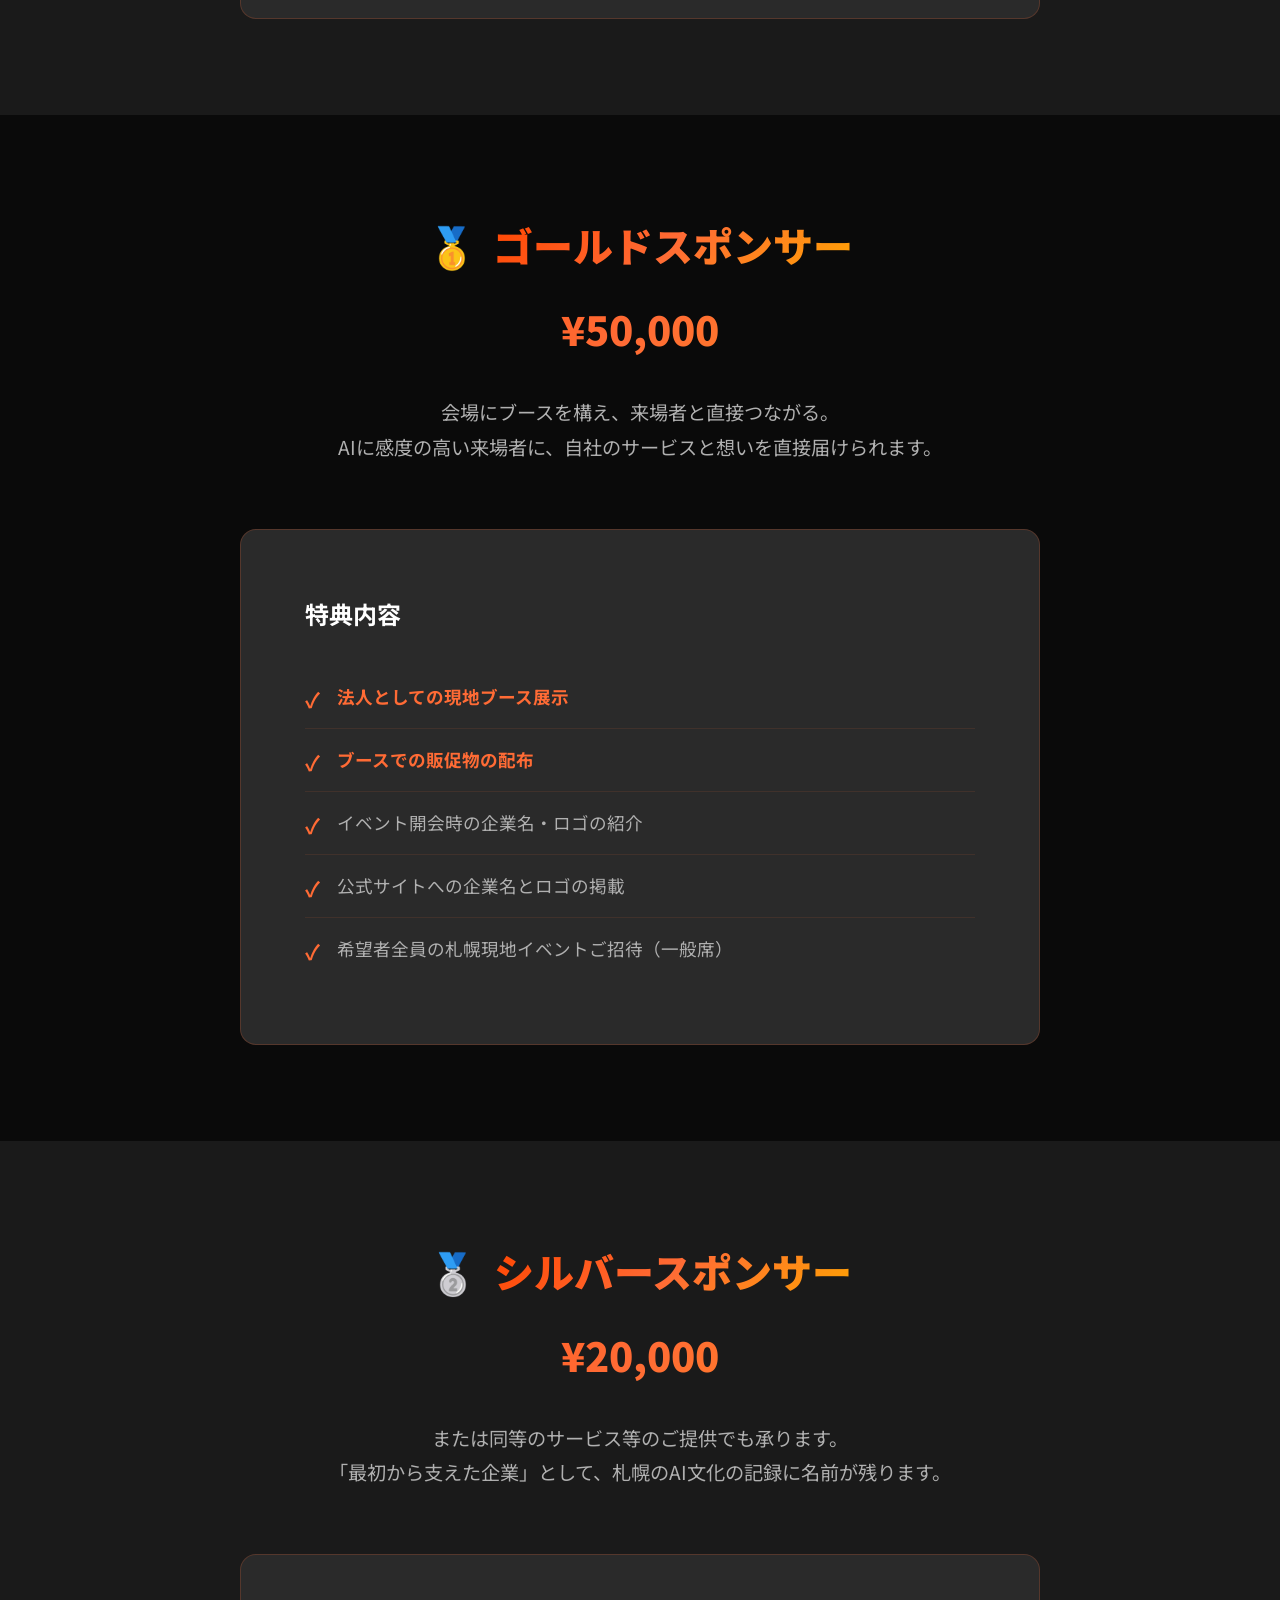
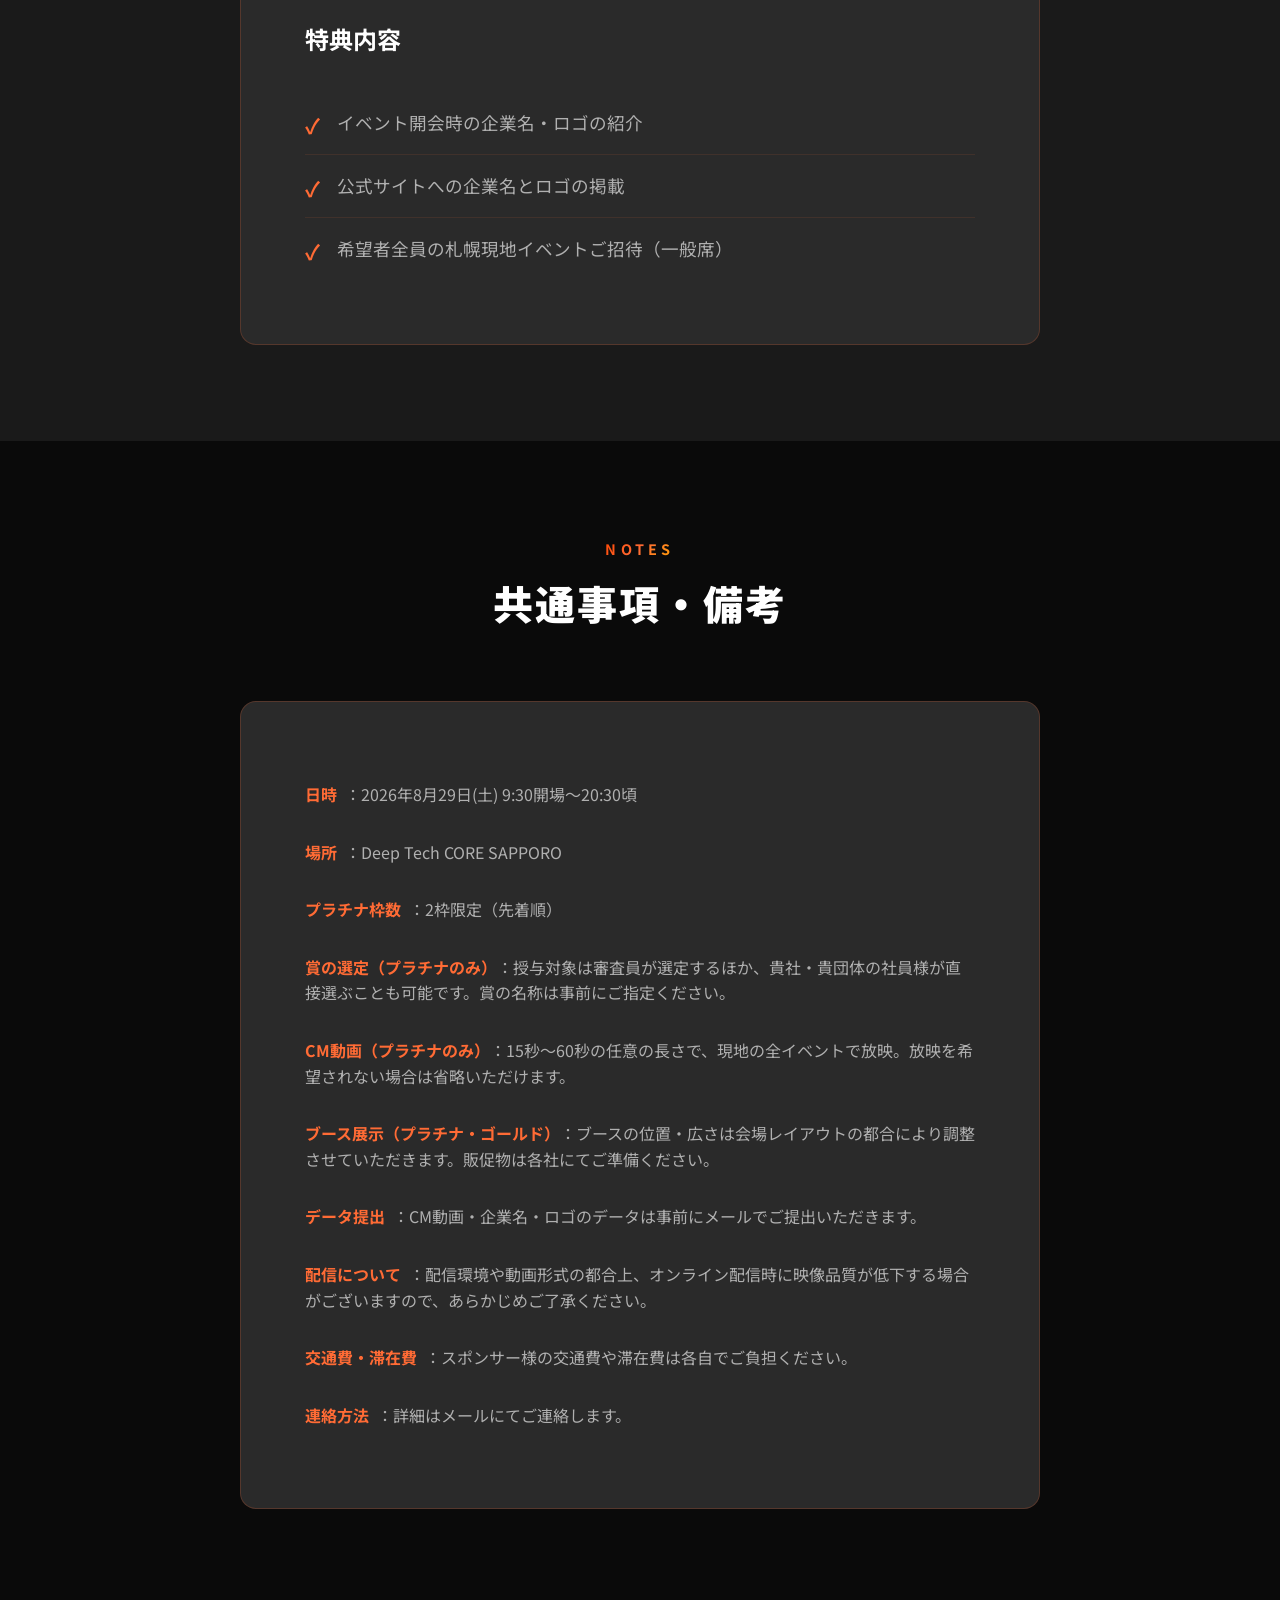
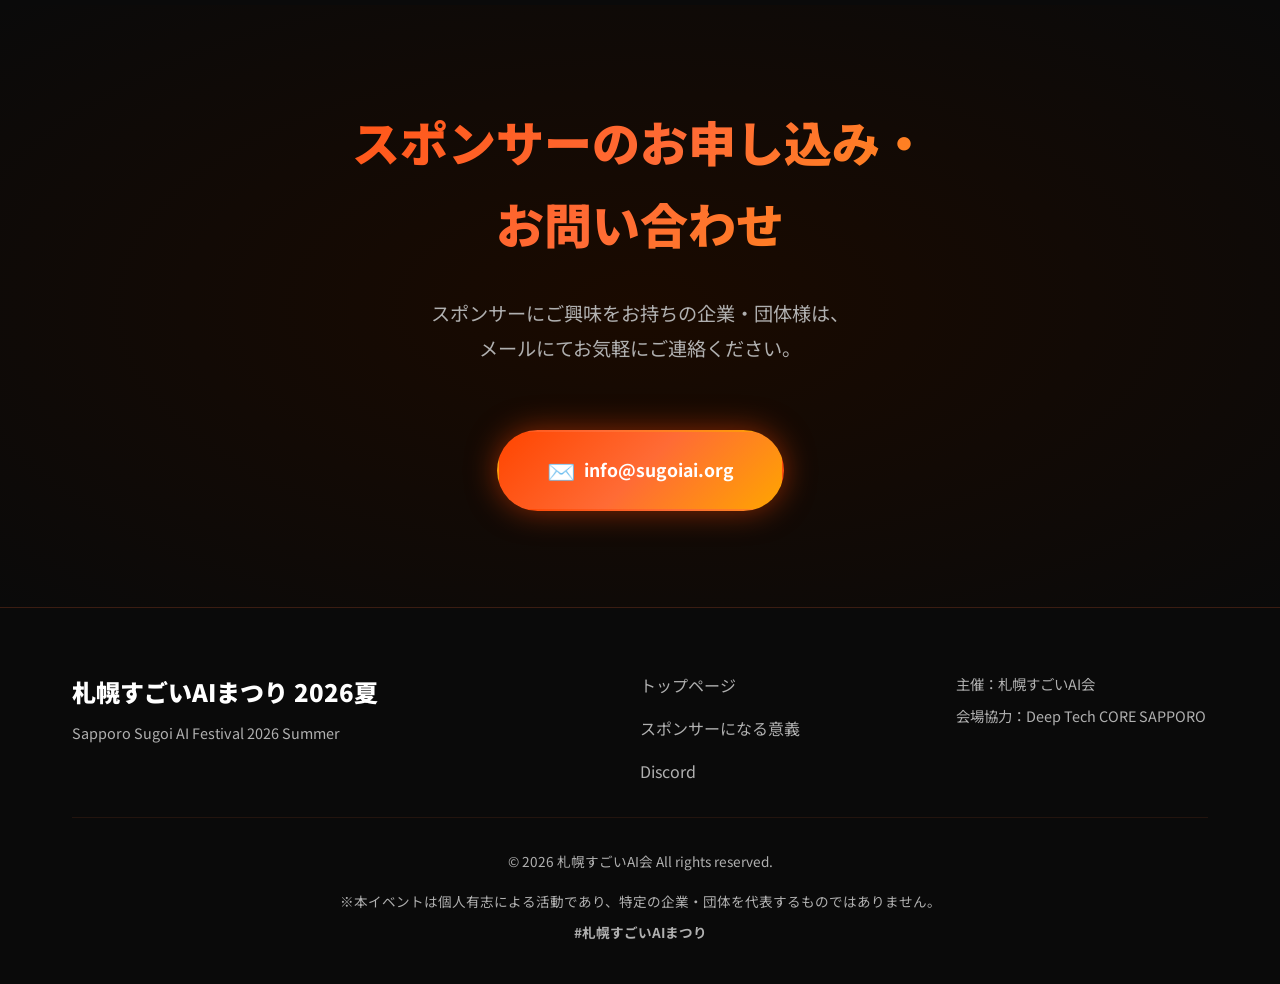
==== commit b61c85f4: "add ch en" ====
--- a/sponsors.html
+++ b/sponsors.html
@@ -28,17 +28,22 @@
     <link rel="preconnect" href="https://fonts.gstatic.com" crossorigin>
     <link href="https://fonts.googleapis.com/css2?family=Noto+Sans+JP:wght@400;700;900&display=swap" rel="stylesheet">
 </head>
-<body>
+<body data-page="sponsors">
 
     <!-- Hero Section -->
     <section class="sponsors-hero">
-        <div class="container">
-            <a href="index.html" class="back-link">← トップページに戻る</a>
+        <div class="lang-switcher">
+            <button type="button" class="lang-btn active" data-lang="ja">JP</button>
+            <button type="button" class="lang-btn" data-lang="en">EN</button>
+            <button type="button" class="lang-btn" data-lang="zh">CH</button>
+        </div>
+        <div class="container">
+            <a href="index.html" class="back-link" data-i18n="sp.back">← トップページに戻る</a>
             <h1 class="sponsors-hero-title">
                 <span class="title-en-large">BECOME A SPONSOR</span>
-                <span class="title-ja-large">スポンサー募集</span>
+                <span class="title-ja-large" data-i18n="sp.hero_title">スポンサー募集</span>
             </h1>
-            <p class="sponsors-hero-description">札幌に、AIの炎を。<br>学び、挑み、楽しむ市民発のAIまつりを、一緒に支えませんか。</p>
+            <p class="sponsors-hero-description" data-i18n="sp.hero_description">札幌に、AIの炎を。<br>学び、挑み、楽しむ市民発のAIまつりを、一緒に支えませんか。</p>
         </div>
     </section>
 
@@ -48,17 +53,17 @@
             <div class="section-header">
                 <h2 class="section-title">
                     <span class="title-en">PAST EVENT</span>
-                    <span class="title-ja">スポンサー紹介のイメージ</span>
-                </h2>
-                <p class="section-description">過去イベントでの実施の様子。<br>スポンサー企業・団体様を、会場とウェブサイトでご紹介しました。</p>
+                    <span class="title-ja" data-i18n="sp.past_title">スポンサー紹介のイメージ</span>
+                </h2>
+                <p class="section-description" data-i18n="sp.past_description">過去イベントでの実施の様子。<br>スポンサー企業・団体様を、会場とウェブサイトでご紹介しました。</p>
             </div>
             <div class="sp-past-grid">
                 <div class="sp-past-image-wrap">
-                    <p class="sp-past-label">事例1：札幌すごいAIまつり 2026冬</p>
+                    <p class="sp-past-label" data-i18n="sp.past_label1">事例1：札幌すごいAIまつり 2026冬</p>
                     <img src="images/sponsors.png" alt="スポンサー企業・団体（札幌すごいAIまつり 2026冬）" class="sp-past-image">
                 </div>
                 <div class="sp-past-image-wrap">
-                    <p class="sp-past-label">事例2：札幌すごいAIハッカソン 2026春</p>
+                    <p class="sp-past-label" data-i18n="sp.past_label2">事例2：札幌すごいAIハッカソン 2026春</p>
                     <img src="images/sponsors2.png" alt="スポンサー企業・団体（札幌すごいAIハッカソン 2026春）" class="sp-past-image">
                 </div>
             </div>
@@ -71,24 +76,24 @@
             <div class="section-header">
                 <h2 class="section-title">
                     <span class="title-en">WHY SPONSOR</span>
-                    <span class="title-ja">スポンサーになる意義</span>
+                    <span class="title-ja" data-i18n="sp.why_title">スポンサーになる意義</span>
                 </h2>
             </div>
             <div class="sponsor-benefits">
                 <div class="benefit-card">
                     <div class="benefit-icon">🔥</div>
-                    <h3 class="benefit-title">「AIで挑む人」と出会える</h3>
-                    <p class="benefit-description">AI芸術祭・AI映画祭、AIハッカソン、AI LT会。ここに集まるのは、実際に手を動かしてAIで作り、挑んでいる人たちです。採用でも共創でも協業でも、「話が早い相手」にまとめて出会える場です。</p>
+                    <h3 class="benefit-title" data-i18n="sp.benefit1_title">「AIで挑む人」と出会える</h3>
+                    <p class="benefit-description" data-i18n="sp.benefit1_description">AI芸術祭・AI映画祭、AIハッカソン、AI LT会。ここに集まるのは、実際に手を動かしてAIで作り、挑んでいる人たちです。採用でも共創でも協業でも、「話が早い相手」にまとめて出会える場です。</p>
                 </div>
                 <div class="benefit-card">
                     <div class="benefit-icon">🏅</div>
-                    <h3 class="benefit-title">札幌のAI文化の「発起人」になる</h3>
-                    <p class="benefit-description">市民発のAIまつりは、いままさに文化として立ち上がる瞬間です。「最初から支えた企業」として記憶される側に回れるのは、最初の数回だけ。広告枠の購入ではなく、文化の発起人として記録されるタイプの投資です。</p>
+                    <h3 class="benefit-title" data-i18n="sp.benefit2_title">札幌のAI文化の「発起人」になる</h3>
+                    <p class="benefit-description" data-i18n="sp.benefit2_description">市民発のAIまつりは、いままさに文化として立ち上がる瞬間です。「最初から支えた企業」として記憶される側に回れるのは、最初の数回だけ。広告枠の購入ではなく、文化の発起人として記録されるタイプの投資です。</p>
                 </div>
                 <div class="benefit-card">
                     <div class="benefit-icon">📡</div>
-                    <h3 class="benefit-title">届くのは、全員「当事者」</h3>
-                    <p class="benefit-description">会場の大スクリーンを見上げる人も、SNSで感想を投稿する人も、AIを学び、使い、作っている・作りたい人だけです。マス広告の「なんとなく目に入る」露出とは質が違う、深い文脈のリーチが可能です。</p>
+                    <h3 class="benefit-title" data-i18n="sp.benefit3_title">届くのは、全員「当事者」</h3>
+                    <p class="benefit-description" data-i18n="sp.benefit3_description">会場の大スクリーンを見上げる人も、SNSで感想を投稿する人も、AIを学び、使い、作っている・作りたい人だけです。マス広告の「なんとなく目に入る」露出とは質が違う、深い文脈のリーチが可能です。</p>
                 </div>
             </div>
         </div>
@@ -100,21 +105,21 @@
             <div class="plan-header">
                 <h2 class="tier-title">
                     <span class="tier-icon">💎</span>
-                    <span class="tier-name">プラチナスポンサー</span>
+                    <span class="tier-name" data-i18n="sp.platinum_name">プラチナスポンサー</span>
                 </h2>
                 <p class="plan-price">¥100,000</p>
-                <p class="plan-description">各イベント限定2枠。賞に名前を刻み、挑戦者の記憶に残り続ける。<br>まつりの賞を貴社名で創設できる、広告では買えないブランディングです。</p>
-            </div>
-            <div class="plan-content">
-                <h3 class="plan-benefits-title">特典内容</h3>
+                <p class="plan-description" data-i18n="sp.platinum_description">各イベント限定2枠。賞に名前を刻み、挑戦者の記憶に残り続ける。<br>まつりの賞を貴社名で創設できる、広告では買えないブランディングです。</p>
+            </div>
+            <div class="plan-content">
+                <h3 class="plan-benefits-title" data-i18n="sp.benefits_title">特典内容</h3>
                 <ul class="plan-benefits-list">
-                    <li><strong>現地イベントいずれか1つでの賞の命名権（例：〇〇賞、〇〇社長賞 など。任意の名称・受賞コメントで授与できます）</strong></li>
-                    <li><strong>現地の全イベントでの15秒〜60秒のCM放映（任意の長さ）</strong></li>
-                    <li><strong>法人としての現地ブース展示</strong></li>
-                    <li><strong>ブースでの販促物の配布</strong></li>
-                    <li>イベント開会時の企業名・ロゴの紹介</li>
-                    <li>公式サイトへの企業名とロゴの掲載</li>
-                    <li>希望者全員の札幌現地イベントご招待（一般席）</li>
+                    <li data-i18n="sp.item_award"><strong>現地イベントいずれか1つでの賞の命名権（例：〇〇賞、〇〇社長賞 など。任意の名称・受賞コメントで授与できます）</strong></li>
+                    <li data-i18n="sp.item_cm"><strong>現地の全イベントでの15秒〜60秒のCM放映（任意の長さ）</strong></li>
+                    <li data-i18n="sp.item_booth"><strong>法人としての現地ブース展示</strong></li>
+                    <li data-i18n="sp.item_promo"><strong>ブースでの販促物の配布</strong></li>
+                    <li data-i18n="sp.item_opening">イベント開会時の企業名・ロゴの紹介</li>
+                    <li data-i18n="sp.item_website">公式サイトへの企業名とロゴの掲載</li>
+                    <li data-i18n="sp.item_invite">希望者全員の札幌現地イベントご招待（一般席）</li>
                 </ul>
             </div>
         </div>
@@ -126,19 +131,19 @@
             <div class="plan-header">
                 <h2 class="tier-title">
                     <span class="tier-icon">🥇</span>
-                    <span class="tier-name">ゴールドスポンサー</span>
+                    <span class="tier-name" data-i18n="sp.gold_name">ゴールドスポンサー</span>
                 </h2>
                 <p class="plan-price">¥50,000</p>
-                <p class="plan-description">会場にブースを構え、来場者と直接つながる。<br>AIに感度の高い来場者に、自社のサービスと想いを直接届けられます。</p>
-            </div>
-            <div class="plan-content">
-                <h3 class="plan-benefits-title">特典内容</h3>
+                <p class="plan-description" data-i18n="sp.gold_description">会場にブースを構え、来場者と直接つながる。<br>AIに感度の高い来場者に、自社のサービスと想いを直接届けられます。</p>
+            </div>
+            <div class="plan-content">
+                <h3 class="plan-benefits-title" data-i18n="sp.benefits_title">特典内容</h3>
                 <ul class="plan-benefits-list">
-                    <li><strong>法人としての現地ブース展示</strong></li>
-                    <li><strong>ブースでの販促物の配布</strong></li>
-                    <li>イベント開会時の企業名・ロゴの紹介</li>
-                    <li>公式サイトへの企業名とロゴの掲載</li>
-                    <li>希望者全員の札幌現地イベントご招待（一般席）</li>
+                    <li data-i18n="sp.item_booth"><strong>法人としての現地ブース展示</strong></li>
+                    <li data-i18n="sp.item_promo"><strong>ブースでの販促物の配布</strong></li>
+                    <li data-i18n="sp.item_opening">イベント開会時の企業名・ロゴの紹介</li>
+                    <li data-i18n="sp.item_website">公式サイトへの企業名とロゴの掲載</li>
+                    <li data-i18n="sp.item_invite">希望者全員の札幌現地イベントご招待（一般席）</li>
                 </ul>
             </div>
         </div>
@@ -150,17 +155,17 @@
             <div class="plan-header">
                 <h2 class="tier-title">
                     <span class="tier-icon">🥈</span>
-                    <span class="tier-name">シルバースポンサー</span>
+                    <span class="tier-name" data-i18n="sp.silver_name">シルバースポンサー</span>
                 </h2>
                 <p class="plan-price">¥20,000</p>
-                <p class="plan-description">または同等のサービス等のご提供でも承ります。<br>「最初から支えた企業」として、札幌のAI文化の記録に名前が残ります。</p>
-            </div>
-            <div class="plan-content">
-                <h3 class="plan-benefits-title">特典内容</h3>
+                <p class="plan-description" data-i18n="sp.silver_description">または同等のサービス等のご提供でも承ります。<br>「最初から支えた企業」として、札幌のAI文化の記録に名前が残ります。</p>
+            </div>
+            <div class="plan-content">
+                <h3 class="plan-benefits-title" data-i18n="sp.benefits_title">特典内容</h3>
                 <ul class="plan-benefits-list">
-                    <li>イベント開会時の企業名・ロゴの紹介</li>
-                    <li>公式サイトへの企業名とロゴの掲載</li>
-                    <li>希望者全員の札幌現地イベントご招待（一般席）</li>
+                    <li data-i18n="sp.item_opening">イベント開会時の企業名・ロゴの紹介</li>
+                    <li data-i18n="sp.item_website">公式サイトへの企業名とロゴの掲載</li>
+                    <li data-i18n="sp.item_invite">希望者全員の札幌現地イベントご招待（一般席）</li>
                 </ul>
             </div>
         </div>
@@ -172,21 +177,21 @@
             <div class="section-header">
                 <h2 class="section-title">
                     <span class="title-en">NOTES</span>
-                    <span class="title-ja">共通事項・備考</span>
+                    <span class="title-ja" data-i18n="sp.notes_title">共通事項・備考</span>
                 </h2>
             </div>
             <div class="plan-content">
                 <ul class="plan-notes-list">
-                    <li><strong>日時</strong>：2026年8月29日(土) 9:30開場〜20:30頃</li>
-                    <li><strong>場所</strong>：Deep Tech CORE SAPPORO</li>
-                    <li><strong>プラチナ枠数</strong>：2枠限定（先着順）</li>
-                    <li><strong>賞の選定（プラチナのみ）</strong>：授与対象は審査員が選定するほか、貴社・貴団体の社員様が直接選ぶことも可能です。賞の名称は事前にご指定ください。</li>
-                    <li><strong>CM動画（プラチナのみ）</strong>：15秒〜60秒の任意の長さで、現地の全イベントで放映。放映を希望されない場合は省略いただけます。</li>
-                    <li><strong>ブース展示（プラチナ・ゴールド）</strong>：ブースの位置・広さは会場レイアウトの都合により調整させていただきます。販促物は各社にてご準備ください。</li>
-                    <li><strong>データ提出</strong>：CM動画・企業名・ロゴのデータは事前にメールでご提出いただきます。</li>
-                    <li><strong>配信について</strong>：配信環境や動画形式の都合上、オンライン配信時に映像品質が低下する場合がございますので、あらかじめご了承ください。</li>
-                    <li><strong>交通費・滞在費</strong>：スポンサー様の交通費や滞在費は各自でご負担ください。</li>
-                    <li><strong>連絡方法</strong>：詳細はメールにてご連絡します。</li>
+                    <li data-i18n="sp.note_date"><strong>日時</strong>：2026年8月29日(土) 9:30開場〜20:30頃</li>
+                    <li data-i18n="sp.note_venue"><strong>場所</strong>：Deep Tech CORE SAPPORO</li>
+                    <li data-i18n="sp.note_slots"><strong>プラチナ枠数</strong>：2枠限定（先着順）</li>
+                    <li data-i18n="sp.note_award"><strong>賞の選定（プラチナのみ）</strong>：授与対象は審査員が選定するほか、貴社・貴団体の社員様が直接選ぶことも可能です。賞の名称は事前にご指定ください。</li>
+                    <li data-i18n="sp.note_cm"><strong>CM動画（プラチナのみ）</strong>：15秒〜60秒の任意の長さで、現地の全イベントで放映。放映を希望されない場合は省略いただけます。</li>
+                    <li data-i18n="sp.note_booth"><strong>ブース展示（プラチナ・ゴールド）</strong>：ブースの位置・広さは会場レイアウトの都合により調整させていただきます。販促物は各社にてご準備ください。</li>
+                    <li data-i18n="sp.note_data"><strong>データ提出</strong>：CM動画・企業名・ロゴのデータは事前にメールでご提出いただきます。</li>
+                    <li data-i18n="sp.note_stream"><strong>配信について</strong>：配信環境や動画形式の都合上、オンライン配信時に映像品質が低下する場合がございますので、あらかじめご了承ください。</li>
+                    <li data-i18n="sp.note_travel"><strong>交通費・滞在費</strong>：スポンサー様の交通費や滞在費は各自でご負担ください。</li>
+                    <li data-i18n="sp.note_contact"><strong>連絡方法</strong>：詳細はメールにてご連絡します。</li>
                 </ul>
             </div>
         </div>
@@ -196,8 +201,8 @@
     <section id="contact" class="section sponsor-contact">
         <div class="container">
             <div class="cta-content">
-                <h2 class="cta-title">スポンサーのお申し込み・<br>お問い合わせ</h2>
-                <p class="cta-description">
+                <h2 class="cta-title" data-i18n="sp.contact_title">スポンサーのお申し込み・<br>お問い合わせ</h2>
+                <p class="cta-description" data-i18n="sp.contact_description">
                     スポンサーにご興味をお持ちの企業・団体様は、<br>
                     メールにてお気軽にご連絡ください。
                 </p>
@@ -216,27 +221,28 @@
         <div class="container">
             <div class="footer-content">
                 <div class="footer-logo">
-                    <h3>札幌すごいAIまつり 2026夏</h3>
-                    <p>Sapporo Sugoi AI Festival 2026 Summer</p>
+                    <h3 data-i18n="footer.logo_title">札幌すごいAIまつり 2026夏</h3>
+                    <p data-i18n="footer.logo_sub">Sapporo Sugoi AI Festival 2026 Summer</p>
                 </div>
                 <div class="footer-links">
-                    <a href="index.html">トップページ</a>
-                    <a href="#why-sponsor">スポンサーになる意義</a>
+                    <a href="index.html" data-i18n="sp.footer_top">トップページ</a>
+                    <a href="#why-sponsor" data-i18n="sp.why_title">スポンサーになる意義</a>
                     <a href="https://discord.gg/Ve2tQeN7cw" target="_blank" rel="noopener noreferrer">Discord</a>
                 </div>
                 <div class="footer-info">
-                    <p>主催：札幌すごいAI会</p>
-                    <p>会場協力：Deep Tech CORE SAPPORO</p>
+                    <p data-i18n="footer.organizer">主催：札幌すごいAI会</p>
+                    <p data-i18n="footer.venue">会場協力：Deep Tech CORE SAPPORO</p>
                 </div>
             </div>
             <div class="footer-bottom">
-                <p>&copy; 2026 札幌すごいAI会 All rights reserved.</p>
-                <p class="footer-disclaimer">※本イベントは個人有志による活動であり、特定の企業・団体を代表するものではありません。</p>
+                <p data-i18n="footer.copyright">&copy; 2026 札幌すごいAI会 All rights reserved.</p>
+                <p class="footer-disclaimer" data-i18n="footer.disclaimer">※本イベントは個人有志による活動であり、特定の企業・団体を代表するものではありません。</p>
                 <p class="footer-hashtag">#札幌すごいAIまつり</p>
             </div>
         </div>
     </footer>
 
     <script src="script.js"></script>
+    <script src="i18n.js"></script>
 </body>
 </html>
--- a/style.css
+++ b/style.css
@@ -599,6 +599,7 @@
 
 /* Sponsors Page Specific Styles */
 .sponsors-hero {
+    position: relative;
     min-height: 50vh;
     display: flex;
     flex-direction: column;
@@ -1746,3 +1747,55 @@
     }
 }
 /* test 2025年 11月30日 日曜日 22時10分03秒 JST */
+
+/* Language Switcher (hero内・右上に配置。スクロールでheroと共に画面外へ) */
+.lang-switcher {
+    position: absolute;
+    top: 1.25rem;
+    right: 1.25rem;
+    z-index: 10;
+    display: flex;
+    gap: 0.2rem;
+    background: rgba(26, 26, 26, 0.6);
+    border: 1px solid rgba(255, 255, 255, 0.15);
+    border-radius: 999px;
+    padding: 0.25rem;
+    backdrop-filter: blur(6px);
+    -webkit-backdrop-filter: blur(6px);
+}
+
+.lang-btn {
+    font-family: var(--font-primary);
+    font-size: 0.8rem;
+    font-weight: 700;
+    letter-spacing: 0.05em;
+    color: var(--text-secondary);
+    background: transparent;
+    border: none;
+    border-radius: 999px;
+    padding: 0.3rem 0.8rem;
+    cursor: pointer;
+    transition: color 0.2s ease, background 0.2s ease;
+}
+
+.lang-btn:hover {
+    color: var(--text-primary);
+}
+
+.lang-btn.active {
+    background: var(--accent-gradient);
+    color: #fff;
+}
+
+@media (max-width: 480px) {
+    .lang-switcher {
+        top: 0.75rem;
+        right: 0.75rem;
+    }
+
+    .lang-btn {
+        font-size: 0.75rem;
+        padding: 0.25rem 0.65rem;
+        width: auto;
+    }
+}
